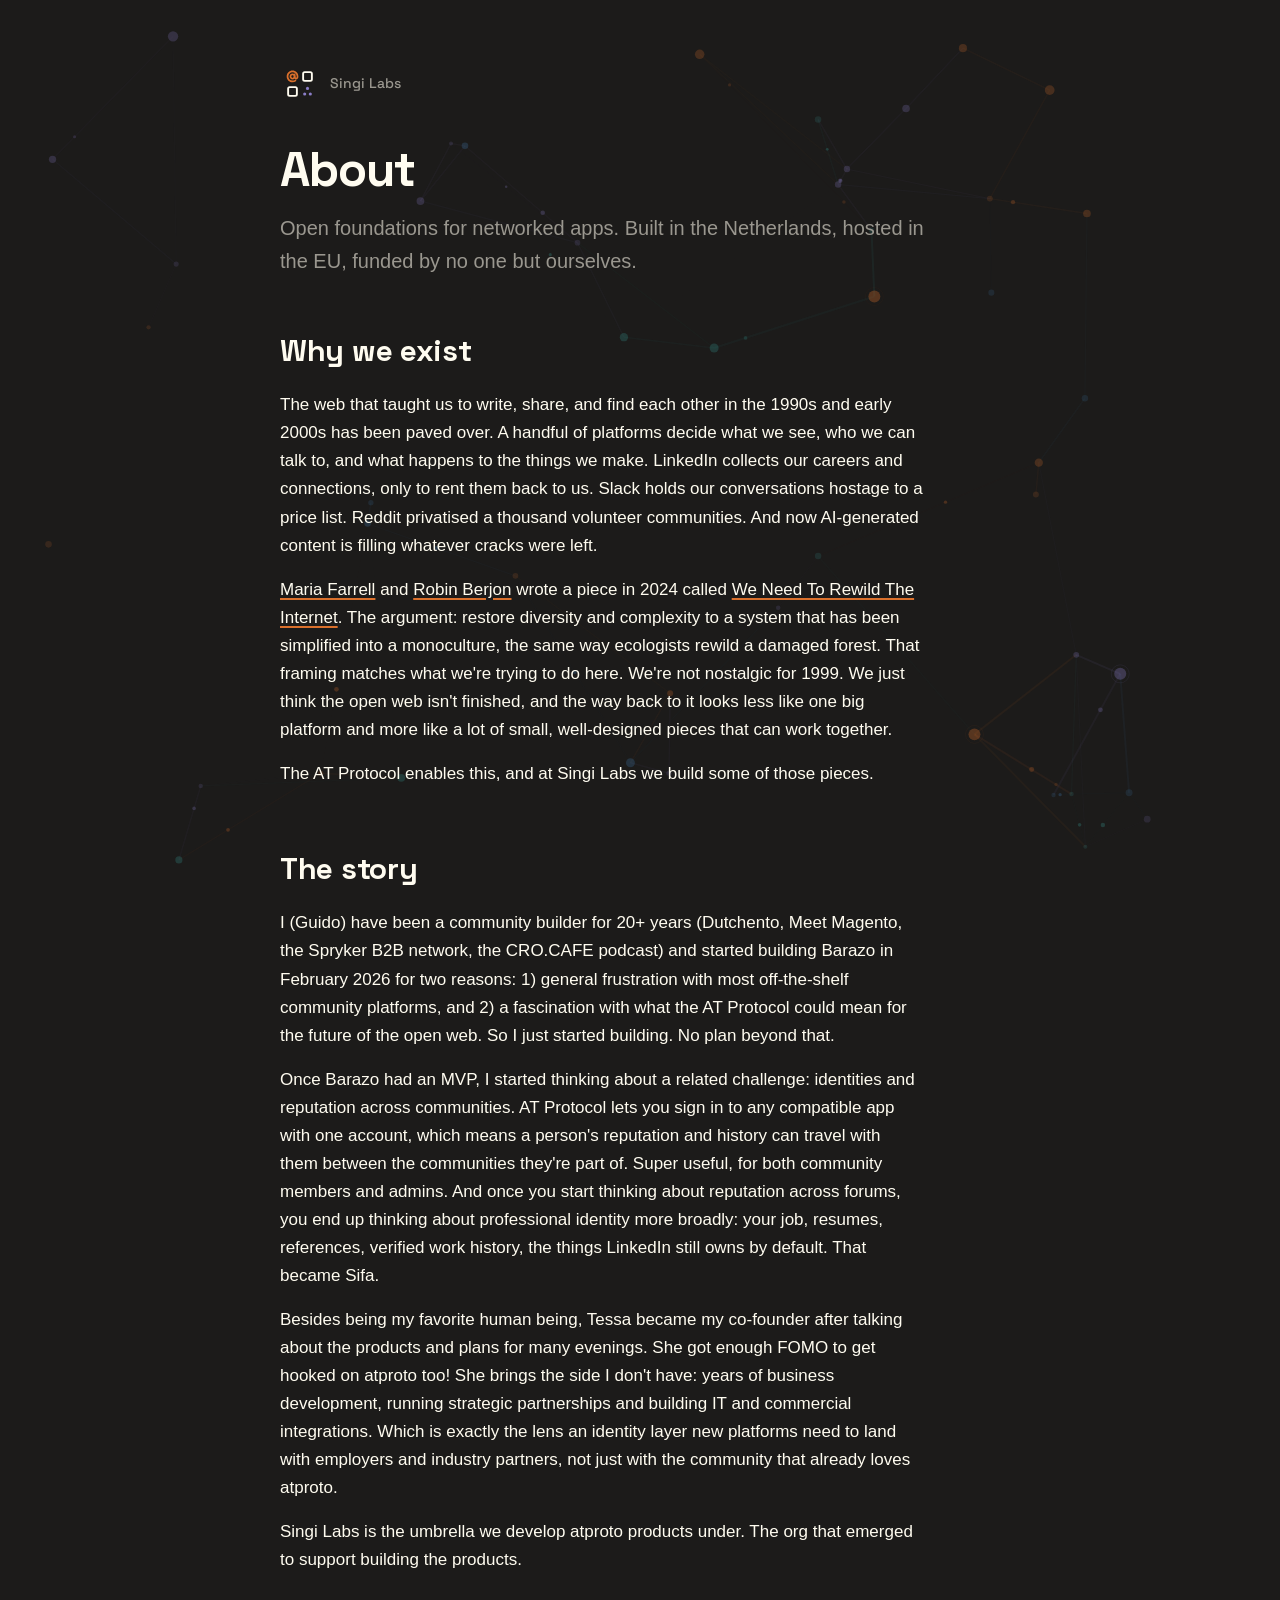
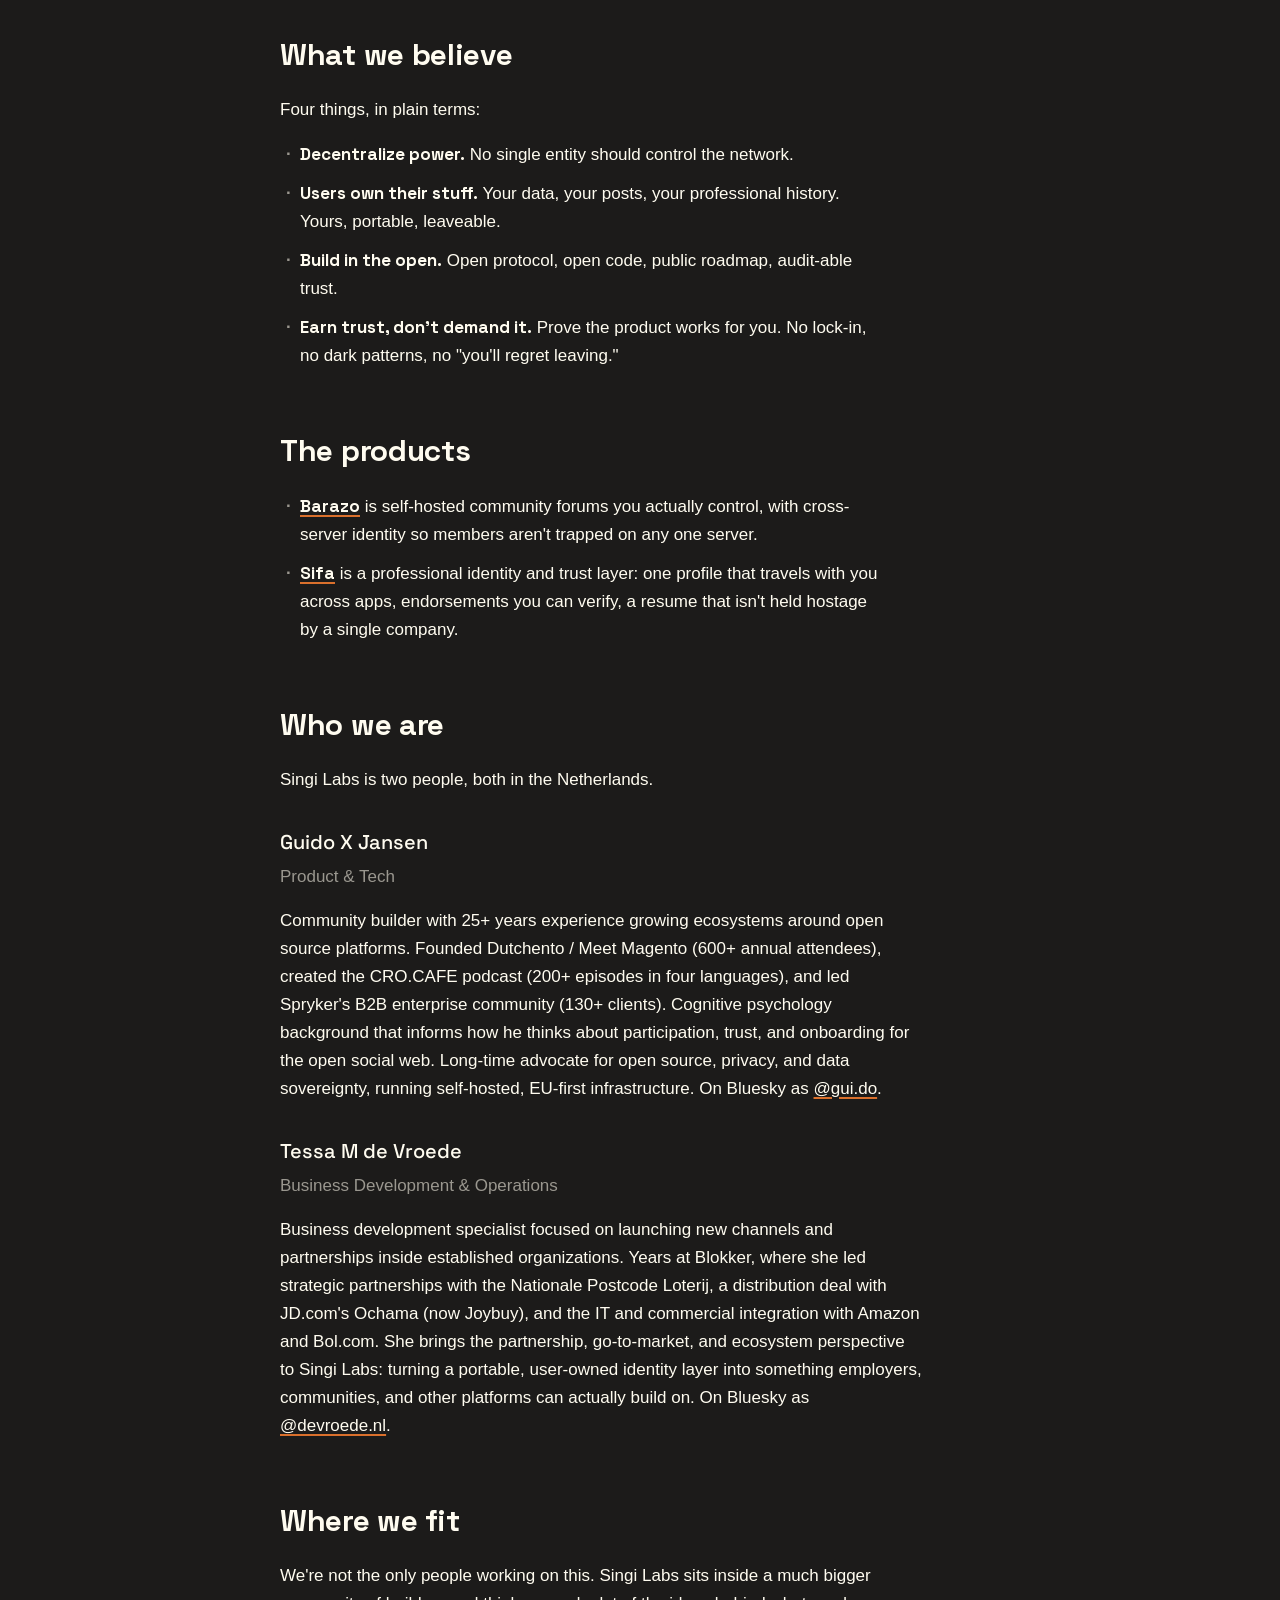
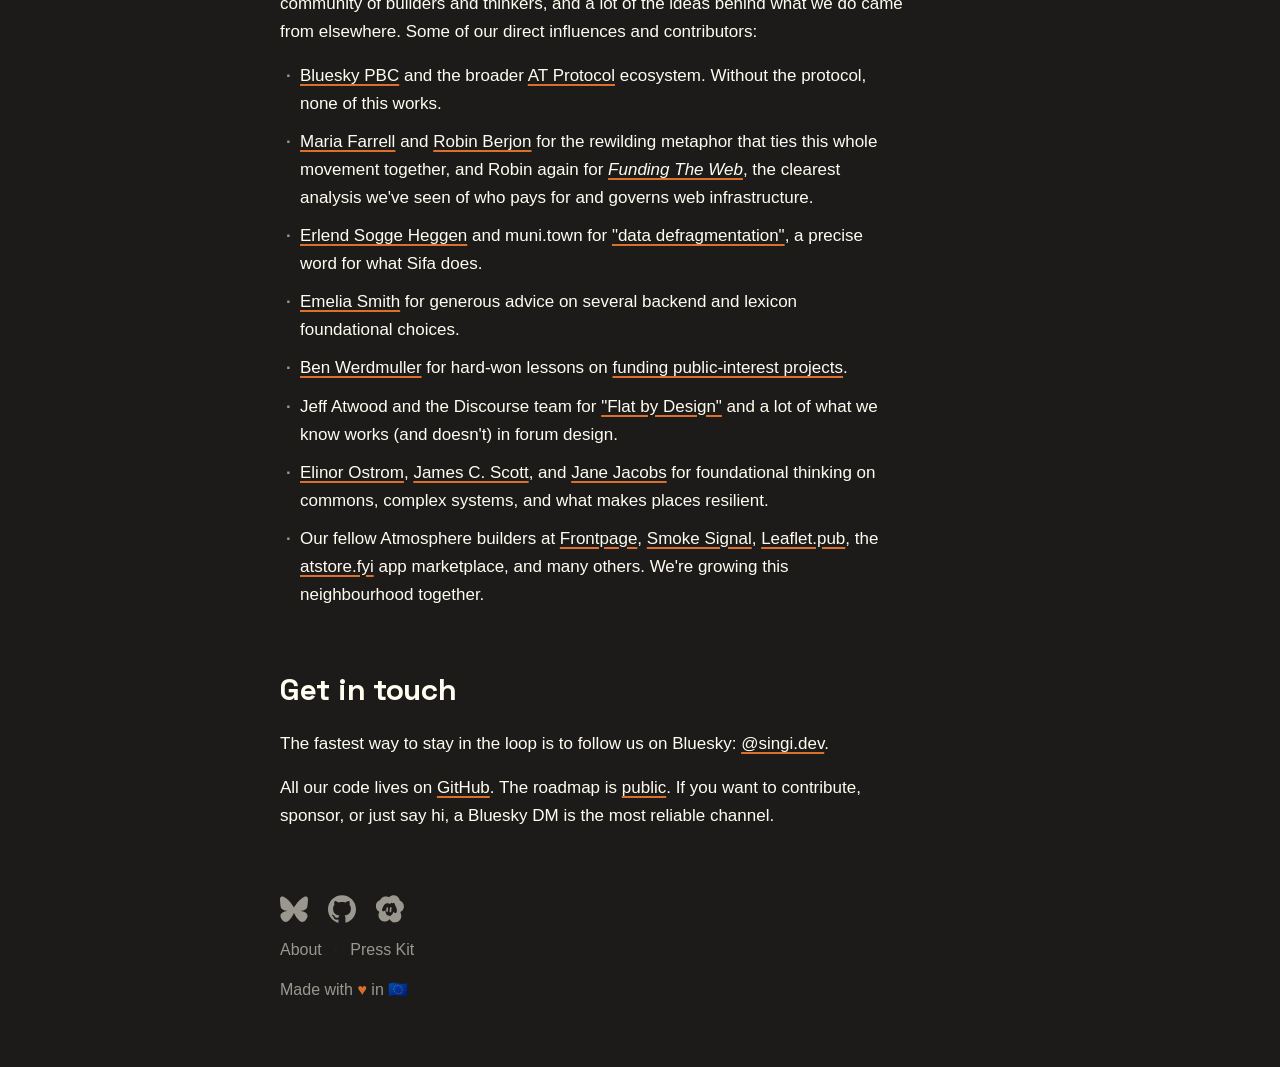
==== about/index.html @ aec1d684 "fix(home): tighten left-aligned layout, align logo, relative footer link - Cap pillars + product box" ====
<!DOCTYPE html>
<html lang="en">
<head>
    <meta charset="UTF-8">
    <meta name="viewport" content="width=device-width, initial-scale=1.0">
    <link rel="canonical" href="https://singi.dev/about/">
    <title>About | Singi Labs</title>
    <meta name="description" content="Singi Labs is two co-founders in the Netherlands building open foundations for networked apps on the AT Protocol. Home of Barazo Forums and Sifa ID.">
    <meta property="og:title" content="About | Singi Labs">
    <meta property="og:description" content="Singi Labs is two co-founders in the Netherlands building open foundations for networked apps on the AT Protocol.">
    <meta property="og:type" content="website">
    <meta property="og:url" content="https://singi.dev/about/">
    <meta property="og:image" content="https://singi.dev/og-image.png">
    <meta property="og:image:width" content="1200">
    <meta property="og:image:height" content="630">
    <meta name="twitter:card" content="summary_large_image">
    <meta name="twitter:title" content="About | Singi Labs">
    <meta name="twitter:description" content="Singi Labs is two co-founders in the Netherlands building open foundations for networked apps on the AT Protocol.">
    <meta name="twitter:image" content="https://singi.dev/og-image.png">
    <script defer src="https://u.a11y.nl/script.js" data-website-id="e3b70b96-e433-45f8-bfab-9496f66c572d"></script>
    <link rel="icon" href="/favicon.svg">
    <meta name="theme-color" content="#1C1B1A">
    <link rel="preload" href="/fonts/space-grotesk/space-grotesk-bold.woff2" as="font" type="font/woff2" crossorigin>
    <link rel="preload" href="/fonts/space-grotesk/space-grotesk-medium.woff2" as="font" type="font/woff2" crossorigin>
    <link rel="preload" href="/fonts/ia-writer-quattro/quattro-regular.woff2" as="font" type="font/woff2" crossorigin>
    <link rel="stylesheet" href="/styles/base.css">
    <style>
        .container {
            max-width: 600px;
            width: 100%;
            display: flex;
            flex-direction: column;
        }

        .home-link {
            display: inline-flex;
            align-items: center;
            gap: 0.625rem;
            color: var(--muted);
            text-decoration: none;
            font-family: 'Space Grotesk', sans-serif;
            font-size: 0.875rem;
            font-weight: 500;
            margin-bottom: 2.5rem;
            transition: color 0.2s;
            align-self: flex-start;
        }

        .home-link:hover {
            color: var(--text);
        }

        .home-link-logo {
            width: 40px;
            height: 40px;
            flex-shrink: 0;
        }

        h1 {
            font-family: 'Space Grotesk', sans-serif;
            font-size: clamp(1.875rem, 1.2rem + 3vw, 3rem);
            font-weight: 700;
            letter-spacing: -0.02em;
            line-height: 1.08;
            margin-bottom: 1rem;
        }

        .lead {
            font-size: clamp(1.0625rem, 1rem + 0.6vw, 1.25rem);
            color: var(--muted);
            max-width: 60ch;
            margin-bottom: 3rem;
        }

        .prose h2 {
            font-family: 'Space Grotesk', sans-serif;
            font-size: clamp(1.375rem, 1.1rem + 1.4vw, 1.875rem);
            font-weight: 700;
            letter-spacing: -0.01em;
            margin-top: 3rem;
            margin-bottom: 1rem;
        }

        .prose h2:first-child {
            margin-top: 0;
        }

        .prose h3 {
            font-family: 'Space Grotesk', sans-serif;
            font-size: clamp(1.125rem, 1.05rem + 0.3vw, 1.25rem);
            font-weight: 500;
            margin-top: 2rem;
            margin-bottom: 0.25rem;
        }

        .bio-role {
            color: var(--muted);
            font-size: 0.875rem;
            margin-bottom: 0.75rem;
        }

        .prose p {
            font-size: clamp(1rem, 0.97rem + 0.18vw, 1.0625rem);
            max-width: 68ch;
            margin-bottom: 1rem;
        }

        .prose p:last-child {
            margin-bottom: 0;
        }

        .prose a {
            color: var(--text);
            text-decoration: underline;
            text-decoration-color: var(--accent-singi);
            text-decoration-thickness: 1.5px;
            text-underline-offset: 3px;
            transition: color 0.2s, text-decoration-thickness 0.2s;
        }

        .prose a:hover {
            color: var(--accent-singi);
            text-decoration-thickness: 2.5px;
        }

        .prose ul {
            list-style: none;
            max-width: 68ch;
            margin-bottom: 1rem;
            padding-left: 0;
        }

        .prose li {
            position: relative;
            font-size: clamp(1rem, 0.97rem + 0.18vw, 1.0625rem);
            padding-left: 1.25rem;
            margin-bottom: 0.625rem;
        }

        .prose li::before {
            content: "·";
            position: absolute;
            left: 0.375rem;
            color: var(--muted);
            font-weight: 700;
        }

        .prose li:last-child {
            margin-bottom: 0;
        }

        .beliefs li strong {
            font-family: 'Space Grotesk', sans-serif;
            font-weight: 600;
            color: var(--text);
        }

        .product-link {
            color: var(--text);
            text-decoration: underline;
            text-decoration-thickness: 1.5px;
            text-underline-offset: 3px;
            font-family: 'Space Grotesk', sans-serif;
            font-weight: 600;
            transition: color 0.2s, text-decoration-thickness 0.2s;
        }

        .product-link--barazo {
            text-decoration-color: var(--accent-barazo);
        }

        .product-link--barazo:hover {
            color: var(--accent-barazo);
            text-decoration-thickness: 2.5px;
        }

        .product-link--sifa {
            text-decoration-color: var(--accent-sifa);
        }

        .product-link--sifa:hover {
            color: var(--accent-sifa);
            text-decoration-thickness: 2.5px;
        }

        .footer {
            gap: 0.875rem;
            margin-top: 4rem;
        }

        @media (min-width: 769px) {
            .container {
                max-width: 720px;
            }

            .prose h2 {
                margin-top: 3.5rem;
            }
        }
    </style>
    <script type="application/ld+json">
    {
        "@context": "https://schema.org",
        "@type": "Organization",
        "name": "Singi Labs",
        "url": "https://singi.dev",
        "logo": "https://singi.dev/favicon.svg",
        "description": "Open source foundations for networked apps on the AT Protocol.",
        "sameAs": [
            "https://github.com/singi-labs",
            "https://bsky.app/profile/singi.dev"
        ]
    }
    </script>
</head>
<body>
    <a href="#main" class="skip-link">Skip to content</a>
    <canvas id="network-bg" aria-hidden="true"></canvas>
    <main class="container" id="main">
        <a href="/" class="home-link" aria-label="Back to singi.dev home">
            <svg class="home-link-logo" viewBox="0 0 256 256" xmlns="http://www.w3.org/2000/svg" style="fill-rule:evenodd;clip-rule:evenodd;stroke-linecap:round;stroke-linejoin:round;">
                <g transform="matrix(0.333333,0,0,0.333333,37.583333,37.083333)">
                    <path d="M128,71.5C159.183,71.5 184.5,96.817 184.5,128C184.5,159.183 159.183,184.5 128,184.5C96.817,184.5 71.5,159.183 71.5,128C71.5,96.817 96.817,71.5 128,71.5ZM128,104.5C115.03,104.5 104.5,115.03 104.5,128C104.5,140.97 115.03,151.5 128,151.5C140.97,151.5 151.5,140.97 151.5,128C151.5,115.03 140.97,104.5 128,104.5Z" style="fill:#DA702C;"/>
                </g>
                <g transform="matrix(0.333333,0,0,0.333333,37.583333,37.083333)">
                    <path d="M174.866,194.259C182.45,189.218 192.7,191.282 197.741,198.866C202.782,206.45 200.718,216.7 193.134,221.741C175.432,233.507 150.846,240.5 128,240.5C66.284,240.5 15.5,189.716 15.5,128C15.5,66.284 66.284,15.5 128,15.5C189.716,15.5 240.5,66.284 240.5,128C240.5,160.538 225.46,184.5 196,184.5C166.54,184.5 151.5,160.538 151.5,128L151.5,88C151.5,78.893 158.893,71.5 168,71.5C177.107,71.5 184.5,78.893 184.5,88L184.5,128C184.5,134.408 185.237,140.363 187.279,145.164C188.851,148.858 191.536,151.5 196,151.5C200.464,151.5 203.149,148.858 204.721,145.164C206.763,140.363 207.5,134.408 207.5,128C207.5,84.388 171.612,48.5 128,48.5C84.388,48.5 48.5,84.388 48.5,128C48.5,171.612 84.388,207.5 128,207.5C144.415,207.5 162.148,202.713 174.866,194.259Z" style="fill:#DA702C;"/>
                </g>
                <rect x="148" y="51.75" width="56" height="56" rx="10" fill="none" stroke="#FFFCF0" stroke-width="12"/>
                <rect x="52" y="148" width="56" height="56" rx="10" fill="none" stroke="#FFFCF0" stroke-width="12"/>
                <circle cx="176" cy="156" r="10" fill="#8B7EC8"/>
                <circle cx="158" cy="192" r="10" fill="#8B7EC8"/>
                <circle cx="194" cy="192" r="10" fill="#8B7EC8"/>
            </svg>
            <span>Singi Labs</span>
        </a>

        <h1>About</h1>
        <p class="lead">Open foundations for networked apps. Built in the Netherlands, hosted in the EU, funded by no one but ourselves.</p>

        <section class="prose">
            <h2>Why we exist</h2>
            <p>The web that taught us to write, share, and find each other in the 1990s and early 2000s has been paved over. A handful of platforms decide what we see, who we can talk to, and what happens to the things we make. LinkedIn collects our careers and connections, only to rent them back to us. Slack holds our conversations hostage to a price list. Reddit privatised a thousand volunteer communities. And now AI-generated content is filling whatever cracks were left.</p>
            <p><a href="https://bsky.app/profile/mariafarrell.bsky.social">Maria Farrell</a> and <a href="https://bsky.app/profile/robin.berjon.com">Robin Berjon</a> wrote a piece in 2024 called <a href="https://www.noemamag.com/we-need-to-rewild-the-internet/">We Need To Rewild The Internet</a>. The argument: restore diversity and complexity to a system that has been simplified into a monoculture, the same way ecologists rewild a damaged forest. That framing matches what we're trying to do here. We're not nostalgic for 1999. We just think the open web isn't finished, and the way back to it looks less like one big platform and more like a lot of small, well-designed pieces that can work together.</p>
            <p>The AT Protocol enables this, and at Singi Labs we build some of those pieces.</p>

            <h2>The story</h2>
            <p>I (Guido) have been a community builder for 20+ years (Dutchento, Meet Magento, the Spryker B2B network, the CRO.CAFE podcast) and started building Barazo in February 2026 for two reasons: 1) general frustration with most off-the-shelf community platforms, and 2) a fascination with what the AT Protocol could mean for the future of the open web. So I just started building. No plan beyond that.</p>
            <p>Once Barazo had an MVP, I started thinking about a related challenge: identities and reputation across communities. AT Protocol lets you sign in to any compatible app with one account, which means a person's reputation and history can travel with them between the communities they're part of. Super useful, for both community members and admins. And once you start thinking about reputation across forums, you end up thinking about professional identity more broadly: your job, resumes, references, verified work history, the things LinkedIn still owns by default. That became Sifa.</p>
            <p>Besides being my favorite human being, Tessa became my co-founder after talking about the products and plans for many evenings. She got enough FOMO to get hooked on atproto too! She brings the side I don't have: years of business development, running strategic partnerships and building IT and commercial integrations. Which is exactly the lens an identity layer new platforms need to land with employers and industry partners, not just with the community that already loves atproto.</p>
            <p>Singi Labs is the umbrella we develop atproto products under. The org that emerged to support building the products.</p>

            <h2>What we believe</h2>
            <p>Four things, in plain terms:</p>
            <ul class="beliefs">
                <li><strong>Decentralize power.</strong> No single entity should control the network.</li>
                <li><strong>Users own their stuff.</strong> Your data, your posts, your professional history. Yours, portable, leaveable.</li>
                <li><strong>Build in the open.</strong> Open protocol, open code, public roadmap, audit-able trust.</li>
                <li><strong>Earn trust, don't demand it.</strong> Prove the product works for you. No lock-in, no dark patterns, no "you'll regret leaving."</li>
            </ul>

            <h2>The products</h2>
            <ul>
                <li><a class="product-link product-link--barazo" href="https://barazo.forum">Barazo</a> is self-hosted community forums you actually control, with cross-server identity so members aren't trapped on any one server.</li>
                <li><a class="product-link product-link--sifa" href="https://sifa.id">Sifa</a> is a professional identity and trust layer: one profile that travels with you across apps, endorsements you can verify, a resume that isn't held hostage by a single company.</li>
            </ul>

            <h2>Who we are</h2>
            <p>Singi Labs is two people, both in the Netherlands.</p>

            <h3>Guido X Jansen</h3>
            <p class="bio-role">Product &amp; Tech</p>
            <p>Community builder with 25+ years experience growing ecosystems around open source platforms. Founded Dutchento / Meet Magento (600+ annual attendees), created the CRO.CAFE podcast (200+ episodes in four languages), and led Spryker's B2B enterprise community (130+ clients). Cognitive psychology background that informs how he thinks about participation, trust, and onboarding for the open social web. Long-time advocate for open source, privacy, and data sovereignty, running self-hosted, EU-first infrastructure. On Bluesky as <a href="https://bsky.app/profile/gui.do">@gui.do</a>.</p>

            <h3>Tessa M de Vroede</h3>
            <p class="bio-role">Business Development &amp; Operations</p>
            <p>Business development specialist focused on launching new channels and partnerships inside established organizations. Years at Blokker, where she led strategic partnerships with the Nationale Postcode Loterij, a distribution deal with JD.com's Ochama (now Joybuy), and the IT and commercial integration with Amazon and Bol.com. She brings the partnership, go-to-market, and ecosystem perspective to Singi Labs: turning a portable, user-owned identity layer into something employers, communities, and other platforms can actually build on. On Bluesky as <a href="https://bsky.app/profile/devroede.nl">@devroede.nl</a>.</p>

            <h2>Where we fit</h2>
            <p>We're not the only people working on this. Singi Labs sits inside a much bigger community of builders and thinkers, and a lot of the ideas behind what we do came from elsewhere. Some of our direct influences and contributors:</p>
            <ul>
                <li><a href="https://bsky.social/">Bluesky PBC</a> and the broader <a href="https://atproto.com/">AT Protocol</a> ecosystem. Without the protocol, none of this works.</li>
                <li><a href="https://bsky.app/profile/mariafarrell.bsky.social">Maria Farrell</a> and <a href="https://bsky.app/profile/robin.berjon.com">Robin Berjon</a> for the rewilding metaphor that ties this whole movement together, and Robin again for <a href="https://ftw.fund/report.html"><em>Funding The Web</em></a>, the clearest analysis we've seen of who pays for and governs web infrastructure.</li>
                <li><a href="https://bsky.app/profile/erlend.sh">Erlend Sogge Heggen</a> and muni.town for <a href="https://blog.muni.town/data-defragmentation/">"data defragmentation"</a>, a precise word for what Sifa does.</li>
                <li><a href="https://bsky.app/profile/thisismissem.social">Emelia Smith</a> for generous advice on several backend and lexicon foundational choices.</li>
                <li><a href="https://bsky.app/profile/werd.io">Ben Werdmuller</a> for hard-won lessons on <a href="https://werd.io/building-with-love-and-paying-for-it/">funding public-interest projects</a>.</li>
                <li>Jeff Atwood and the Discourse team for <a href="https://blog.codinghorror.com/web-discussions-flat-by-design/">"Flat by Design"</a> and a lot of what we know works (and doesn't) in forum design.</li>
                <li><a href="https://en.wikipedia.org/wiki/Elinor_Ostrom">Elinor Ostrom</a>, <a href="https://en.wikipedia.org/wiki/James_C._Scott">James C. Scott</a>, and <a href="https://en.wikipedia.org/wiki/Jane_Jacobs">Jane Jacobs</a> for foundational thinking on commons, complex systems, and what makes places resilient.</li>
                <li>Our fellow Atmosphere builders at <a href="https://frontpage.fyi/">Frontpage</a>, <a href="https://smokesignal.events/">Smoke Signal</a>, <a href="https://leaflet.pub">Leaflet.pub</a>, the <a href="https://atstore.fyi/">atstore.fyi</a> app marketplace, and many others. We're growing this neighbourhood together.</li>
            </ul>

            <h2>Get in touch</h2>
            <p>The fastest way to stay in the loop is to follow us on Bluesky: <a href="https://bsky.app/profile/singi.dev">@singi.dev</a>.</p>
            <p>All our code lives on <a href="https://github.com/singi-labs">GitHub</a>. The roadmap is <a href="https://github.com/orgs/singi-labs/projects/2">public</a>. If you want to contribute, sponsor, or just say hi, a Bluesky DM is the most reliable channel.</p>
        </section>

        <footer class="footer">
            <div class="footer-links">
                <a href="https://bsky.app/profile/singi.dev" target="_blank" rel="noopener" aria-label="Bluesky">
                    <svg viewBox="0 0 24 24" xmlns="http://www.w3.org/2000/svg" fill="currentColor"><path d="M12 10.8c-1.087-2.114-4.046-6.053-6.798-7.995C2.566.944 1.561 1.266.902 1.565.139 1.908 0 3.08 0 3.768c0 .69.378 5.65.624 6.479.785 2.63 3.651 3.495 6.295 3.146-4.738.81-8.887 2.787-5.01 8.066C4.718 24.863 7.3 22.401 9.14 20.13 10.604 18.327 11.304 16.66 12 15.388c.696 1.272 1.396 2.94 2.86 4.742 1.84 2.271 4.422 4.733 7.231 1.329 3.877-5.28-.272-7.256-5.01-8.066 2.644.349 5.51-.517 6.295-3.146C23.622 9.418 24 4.458 24 3.768c0-.69-.139-1.861-.902-2.203-.659-.3-1.664-.62-4.3 1.24C16.046 4.748 13.087 8.687 12 10.8"/></svg>
                </a>
                <a href="https://github.com/singi-labs" target="_blank" rel="noopener" aria-label="GitHub">
                    <svg viewBox="0 0 24 24" xmlns="http://www.w3.org/2000/svg" fill="currentColor"><path d="M12 .297c-6.63 0-12 5.373-12 12 0 5.303 3.438 9.8 8.205 11.385.6.113.82-.258.82-.577 0-.285-.01-1.04-.015-2.04-3.338.724-4.042-1.61-4.042-1.61C4.422 18.07 3.633 17.7 3.633 17.7c-1.087-.744.084-.729.084-.729 1.205.084 1.838 1.236 1.838 1.236 1.07 1.835 2.809 1.305 3.495.998.108-.776.417-1.305.76-1.605-2.665-.3-5.466-1.332-5.466-5.93 0-1.31.465-2.38 1.235-3.22-.135-.303-.54-1.523.105-3.176 0 0 1.005-.322 3.3 1.23.96-.267 1.98-.399 3-.405 1.02.006 2.04.138 3 .405 2.28-1.552 3.285-1.23 3.285-1.23.645 1.653.24 2.873.12 3.176.765.84 1.23 1.91 1.23 3.22 0 4.61-2.805 5.625-5.475 5.92.42.36.81 1.096.81 2.22 0 1.606-.015 2.896-.015 3.286 0 .315.21.69.825.57C20.565 22.092 24 17.592 24 12.297c0-6.627-5.373-12-12-12"/></svg>
                </a>
                <a href="https://tangled.org/gui.do" target="_blank" rel="noopener" aria-label="Tangled">
                    <svg viewBox="0 0 24.12 23.27" xmlns="http://www.w3.org/2000/svg"><path fill="currentColor" d="m16.348974,24.09935-0.06485-0.03766-0.202005-0.0106-0.202008-0.01048-0.275736-0.02601-0.275734-0.02602v-0.02649-0.02648l-0.204577-0.04019-0.204578-0.04019-0.167616-0.08035-0.167617-0.08035-0.0014-0.04137-0.0014-0.04137-0.266473-0.143735-0.266475-0.143735-0.276098-0.20335-0.2761-0.203347-0.262064-0.251949-0.262064-0.25195-0.22095-0.284628-0.220948-0.284629-0.170253-0.284631-0.170252-0.284628-0.01341-0.0144-0.0134-0.0144-0.141982 0.161297-0.14198 0.1613-0.22313 0.21426-0.223132 0.214264-0.186025 0.146053-0.186023 0.14605-0.252501 0.163342-0.252502 0.163342-0.249014 0.115348-0.249013 0.115336 0.0053 0.03241 0.0053 0.03241-0.1716725 0.04599-0.171669 0.046-0.3379966 0.101058-0.3379972 0.101058-0.1778925 0.04506-0.1778935 0.04508-0.3913655 0.02601-0.3913643 0.02603-0.3557868-0.03514-0.3557863-0.03514-0.037426-0.03029-0.037427-0.03029-0.076924 0.02011-0.076924 0.02011-0.050508-0.05051-0.050405-0.05056-0.2087098-0.04622-0.2087082-0.04623-0.2970917-0.10336-0.2971315-0.10340-0.3254956-0.16612-0.3254941-0.16612-0.3271016-0.22794-0.3271017-0.22796-0.3046625-0.28838-0.3046925-0.28839-0.2243707-0.28939-0.2243707-0.28937-0.1271806-0.21347-0.1271792-0.21347-0.1063817-0.21347-0.1062816-0.21347-0.1257161-0.33797-0.1257147-0.33800-0.0833080-0.39137-0.0832880-0.39137 0.0004469-0.69378 0.0004470-0.69378 0.0643350-0.31272 0.0643350-0.31272 0.1086302-0.33929 0.1086302-0.33929 0.1576786-0.31963 0.1576774-0.31963 0.0700920-0.11341 0.0700920-0.11342-0.0988190-0.06789-0.098818-0.06788-0.1778933-0.10133-0.1778932-0.10134-0.2666798-0.19537-0.2668392-0.19568-0.2623717-0.25195-0.2623731-0.25195-0.1886285-0.23512-0.1886842-0.23487-0.1593864-0.24647-0.1594148-0.24646-0.1293893-0.26585-0.1293893-0.26585-0.1294200-0.26585-0.1204627-0.33800-0.1198764-0.33800-0.0833080-0.39137-0.0833080-0.39137 0.0020884-0.69378 0.0020884-0.69378 0.0992637-0.42643 0.0993551-0.42643 0.1324377-0.34132 0.1324277-0.34132 0.1671307-0.30663 0.1671412-0.30664 0.2184585-0.30426 0.2184485-0.30427 0.2521766-0.26295 0.2521666-0.26295 0.2312593-0.18487 0.2312593-0.18487 0.2312793-0.15195 0.2312599-0.15190 0.3187194-0.14456 0.3187398-0.14456 0.1771419-0.06541 0.1771426-0.06541 0.1780893-0.26508 0.1778944-0.26508 0.2125708-0.34216 0.2125733-0.34204 0.3139497-0.32549 0.3139717-0.32549 0.2561765-0.19537 0.2561778-0.19537 0.3046965-0.17906 0.3044993-0.17912 0.3160857-0.13087 0.3161657-0.13087 0.2097793-0.06716 0.2097993-0.06716 0.3970383-0.07883 0.3970193-0.07884 0.5870477 0.00291 0.5870469 0.00291 0.4447315 0.092455 0.444734 0.092455 0.302419 0.1105495 0.302417 0.1105495 0.329929 0.1646046 0.32993 0.1646033 0.239329-0.2316919 0.239329-0.2316919 0.160103-0.1256767 0.160105-0.1256767 0.160102-0.1021909 0.160105-0.1021899 0.142315-0.082328 0.142314-0.082328 0.231262-0.1090091 0.231259-0.1090091 0.26684-0.098743 0.266839-0.098743 0.320208-0.073514 0.320209-0.073527 0.355787-0.041833 0.355785-0.041834 0.426942 0.023827 0.426945 0.023828 0.355785 0.071179 0.355788 0.0711791 0.284627 0.09267 0.284629 0.09267 0.28514 0.1310267 0.28514 0.1310255 0.238179 0.1446969 0.238174 0.1446979 0.259413 0.1955332 0.259413 0.1955319 0.290757 0.296774 0.290758 0.2967753 0.151736 0.1941581 0.151734 0.1941594 0.135326 0.2149951 0.135327 0.2149952 0.154755 0.3202073 0.154758 0.3202085 0.09409 0.2677358 0.09409 0.267737 0.06948 0.3319087 0.06948 0.3319099 0.01111 0.00808 0.01111 0.00808 0.444734 0.2173653 0.444734 0.2173665 0.309499 0.2161102 0.309497 0.2161101 0.309694 0.2930023 0.309694 0.2930037 0.18752 0.2348726 0.187524 0.2348727 0.166516 0.2574092 0.166519 0.2574108 0.15273 0.3260252 0.152734 0.3260262 0.08972 0.2668403 0.08971 0.2668391 0.08295 0.3913655 0.08295 0.3913652-6.21e-4 0.6582049-6.21e-4 0.658204-0.06362 0.315725-0.06362 0.315725-0.09046 0.289112-0.09046 0.289112-0.122759 0.281358-0.12276 0.281356-0.146626 0.252323-0.146629 0.252322-0.190443 0.258668-0.190448 0.258671-0.254911 0.268356-0.254911 0.268355-0.286872 0.223127-0.286874 0.223127-0.320203 0.187693-0.320209 0.187693-0.04347 0.03519-0.04347 0.03521 0.0564 0.12989 0.0564 0.129892 0.08728 0.213472 0.08728 0.213471 0.189755 0.729363 0.189753 0.729362 0.0652 0.302417 0.0652 0.302419-0.0018 0.675994-0.0018 0.675995-0.0801 0.373573-0.08009 0.373577-0.09 0.266839-0.09 0.26684-0.190389 0.391364-0.19039 0.391366-0.223169 0.320207-0.223167 0.320209-0.303585 0.315294-0.303584 0.315291-0.284631 0.220665-0.284629 0.220663-0.220128 0.132359-0.220127 0.132358-0.242395 0.106698-0.242394 0.106699-0.08895 0.04734-0.08895 0.04733-0.249052 0.07247-0.24905 0.07247-0.322042 0.0574-0.322044 0.0574-0.282794-0.003-0.282795-0.003-0.07115-0.0031-0.07115-0.0031-0.177894-0.0033-0.177893-0.0033-0.124528 0.02555-0.124528 0.02555zm-4.470079-5.349839 0.214838-0.01739 0.206601-0.06782 0.206602-0.06782 0.244389-0.117874 0.244393-0.11786 0.274473-0.206822 0.27447-0.20682 0.229308-0.257201 0.229306-0.2572 0.219161-0.28463 0.219159-0.284629 0.188541-0.284628 0.188543-0.28463 0.214594-0.373574 0.214593-0.373577 0.133861-0.312006 0.133865-0.312007 0.02861-0.01769 0.02861-0.01769 0.197275 0.26212 0.197278 0.262119 0.163613 0.150814 0.163614 0.150814 0.201914 0.09276 0.201914 0.09276 0.302417 0.01421 0.302418 0.01421 0.213472-0.08025 0.213471-0.08025 0.200606-0.204641 0.200606-0.204642 0.09242-0.278887 0.09241-0.278888 0.05765-0.302418 0.05764-0.302416-0.01825-0.426942-0.01825-0.426944-0.07653-0.42601-0.07653-0.425985-0.08653-0.32117-0.08653-0.321167-0.10601-0.32180-0.09601-0.32183-0.14287-0.40164-0.14287-0.40163-0.16543-0.30948-0.16543-0.30948-0.11740-0.15824-0.11736-0.15810-0.12436-0.11988-0.12438-0.11987 0.01878-0.18268 0.01878-0.18272-0.06126-0.24916-0.06126-0.24916-0.13488-0.28455-0.13490-0.28453-0.18281-0.20184-0.18282-0.20184-0.17315-0.12719-0.17326-0.12718-0.20429 0.1230127-0.204289 0.1230121-0.26702 0.059413-0.267022 0.059413-0.205761-0.021508-0.205766-0.021508-0.23495-0.08844-0.234953-0.08844-0.118429-0.090334-0.118428-0.090333h-0.03944-0.03944l-0.05531 0.1165473-0.05531 0.1165473-0.158731 0.1815504-0.158728 0.1814494-0.170105 0.1084908-0.170105 0.1084898-0.221249 0.073922-0.221245 0.073932h-0.280189-0.280182l-0.195456-0.067254-0.195460-0.067253-0.113203-0.058541-0.113201-0.058541-0.239938-0.221117-0.239941-0.221117-0.09565-0.084618-0.09565-0.084613-0.218822 0.198024-0.218822 0.1980231-0.165392 0.078387-0.1653925 0.078387-0.177894 0.047948-0.177892 0.047948-0.2191987 0.000424-0.2191983 0.000426-0.224825-0.069954-0.224825-0.069950 0.101563 0.095330 0.101564 0.095332-0.121557 0.163890-0.121556 0.163860-0.169720 0.063183-0.169727 0.063184-0.115227 0.085713-0.114953 0.085713-0.109413 0.114009-0.109413 0.114052-0.354618 0.528618-0.354718 0.528547-0.215985 0.449834-0.215984 0.449834-0.221657 0.462522-0.221656 0.462523-0.145934 0.337996-0.145934 0.337998-0.055483 0.220042-0.055483 0.220041-0.015885 0.206903-0.015872 0.206901 0.034307 0.242939 0.034307 0.24294 0.096281 0.196632 0.096281 0.196634 0.143607 0.125222 0.1436071 0.125222 0.1873143 0.08737 0.1873141 0.08737 0.2752084 0.002 0.2752084 0.002 0.2312297-0.09773 0.231231-0.09772 0.1067615-0.07603 0.1067614-0.07603 0.3679062-0.29377 0.3679065-0.293771 0.026804 0.01656 0.026804 0.01656 0.023626 0.466819 0.023626 0.466815 0.088326 0.513195 0.088326 0.513193 0.08897 0.364413 0.08897 0.364411 0.1315362 0.302418 0.1315352 0.302418 0.1051964 0.160105 0.1051954 0.160103 0.1104741 0.11877 0.1104731 0.118769 0.2846284 0.205644 0.2846305 0.205642 0.144448 0.07312 0.144448 0.07312 0.214787 0.05566 0.214787 0.05566 0.245601 0.03075 0.245602 0.03075 0.204577-0.0125 0.204578-0.0125zm0.686342-3.497495-0.11281-0.06077-0.106155-0.134033-0.106155-0.134031-0.04406-0.18371-0.04406-0.183707 0.02417-0.553937 0.02417-0.553936 0.03513-0.426945 0.03513-0.426942 0.07225-0.373576 0.07225-0.373575 0.05417-0.211338 0.05417-0.211339 0.0674-0.132112 0.0674-0.132112 0.132437-0.10916 0.132437-0.109161 0.187436-0.04195 0.187438-0.04195 0.170366 0.06469 0.170364 0.06469 0.114312 0.124073 0.114313 0.124086 0.04139 0.18495 0.04139 0.184951-0.111218 0.459845-0.111219 0.459844-0.03383 0.26584-0.03382 0.265841-0.03986 0.818307-0.03986 0.818309-0.0378 0.15162-0.03779 0.151621-0.11089 0.110562-0.110891 0.110561-0.114489 0.04913-0.114489 0.04913-0.187932-0.0016-0.187929-0.0016zm-2.8087655-0.358124-0.146445-0.06848-0.088025-0.119502-0.088024-0.119502-0.038581-0.106736-0.038581-0.106736-0.02237-0.134956-0.02239-0.134957-0.031955-0.46988-0.031955-0.469881 0.036203-0.444733 0.036203-0.444731 0.048862-0.215257 0.048862-0.215255 0.076082-0.203349 0.076081-0.203348 0.0936-0.111244 0.0936-0.111245 0.143787-0.06531 0.1437865-0.06532h0.142315 0.142314l0.142314 0.06588 0.142316 0.06588 0.093 0.102325 0.093 0.102325 0.04042 0.120942 0.04042 0.120942v0.152479 0.152477l-0.03347 0.08804-0.03347 0.08805-0.05693 0.275653-0.05693 0.275651 2.11e-4 0.430246 2.12e-4 0.430243 0.04294 0.392646 0.04295 0.392647-0.09189 0.200702-0.09189 0.200702-0.148688 0.0984-0.148687 0.0984-0.20136 0.01212-0.2013595 0.01212z" transform="translate(-0.4388285,-0.8629527)"/></svg>
                </a>
            </div>
            <div class="footer-text-links">
                <span aria-current="page">About</span>
                <span class="sep" aria-hidden="true">·</span>
                <a href="/press/kit/">Press Kit</a>
            </div>
            <span>Made with <span style="color:#DA702C">&hearts;</span> in &#x1F1EA;&#x1F1FA;</span>
        </footer>
    </main>
    <script src="/network-bg.js"></script>
</body>
</html>
---- styles/base.css ----
@font-face {
    font-family: 'Space Grotesk';
    src: url('/fonts/space-grotesk/space-grotesk-medium.woff2') format('woff2');
    font-weight: 500;
    font-style: normal;
    font-display: swap;
}

@font-face {
    font-family: 'Space Grotesk';
    src: url('/fonts/space-grotesk/space-grotesk-bold.woff2') format('woff2');
    font-weight: 700;
    font-style: normal;
    font-display: swap;
}

@font-face {
    font-family: 'iA Writer Quattro';
    src: url('/fonts/ia-writer-quattro/quattro-regular.woff2') format('woff2');
    font-weight: 400;
    font-style: normal;
    font-display: swap;
}

@font-face {
    font-family: 'iA Writer Quattro';
    src: url('/fonts/ia-writer-quattro/quattro-bold.woff2') format('woff2');
    font-weight: 700;
    font-style: normal;
    font-display: swap;
}

@font-face {
    font-family: 'iA Writer Quattro';
    src: url('/fonts/ia-writer-quattro/quattro-italic.woff2') format('woff2');
    font-weight: 400;
    font-style: italic;
    font-display: swap;
}

@font-face {
    font-family: 'iA Writer Quattro';
    src: url('/fonts/ia-writer-quattro/quattro-bold-italic.woff2') format('woff2');
    font-weight: 700;
    font-style: italic;
    font-display: swap;
}

@view-transition {
    navigation: auto;
}

*, *::before, *::after {
    box-sizing: border-box;
    margin: 0;
    padding: 0;
}

:root {
    /* Flexoki palette in OKLCH (perceptually uniform; neutrals tinted warm) */
    --bg: oklch(22.3% 0.002 67.7);
    --bg-surface: oklch(27.3% 0.002 67.7);
    --text: oklch(99.0% 0.016 95.2);
    --muted: oklch(67.7% 0.012 89.8);        /* lifted off the AA floor: ~5.9:1 on --bg */
    --border: oklch(27.3% 0.002 67.7);
    --accent-singi: oklch(65.8% 0.154 49.3);
    --accent-barazo: oklch(67.0% 0.100 186.6);
    --accent-sifa: oklch(59.9% 0.110 247.0);
    --accent-secondary: oklch(63.5% 0.110 291.0);

    /* 4pt-based spacing scale */
    --space-3xs: 0.25rem;
    --space-2xs: 0.5rem;
    --space-xs: 0.75rem;
    --space-sm: 1rem;
    --space-md: 1.5rem;
    --space-lg: 2rem;
    --space-xl: 3rem;
    --space-2xl: 4rem;
}

body {
    background-color: var(--bg);
    color: var(--text);
    font-family: 'iA Writer Quattro', -apple-system, BlinkMacSystemFont, "Segoe UI", Roboto, sans-serif;
    line-height: 1.65;
    min-height: 100vh;
    display: flex;
    justify-content: center;
    padding: var(--space-2xl) var(--space-md);
}

#network-bg {
    position: fixed;
    top: 0;
    left: 0;
    width: 100%;
    height: 100%;
    z-index: -1;
    pointer-events: none;
}

a {
    color: inherit;
}

:focus-visible {
    outline: 2px solid var(--accent-singi);
    outline-offset: 2px;
    border-radius: 4px;
}

.skip-link {
    position: absolute;
    top: 0.5rem;
    left: 0.5rem;
    padding: 0.5rem 0.875rem;
    background: var(--bg);
    color: var(--text);
    border: 1px solid var(--accent-singi);
    border-radius: 4px;
    font-family: 'Space Grotesk', sans-serif;
    font-size: 0.875rem;
    font-weight: 500;
    text-decoration: none;
    transform: translateY(-150%);
    transition: transform 0.15s ease-out;
    z-index: 100;
}

.skip-link:focus {
    transform: translateY(0);
}

.footer {
    display: flex;
    flex-direction: column;
    align-items: flex-start;
    width: 100%;
    gap: var(--space-xs);
    color: var(--muted);
    font-size: 0.8125rem;
}

.footer-links {
    display: flex;
    gap: 1.25rem;
    align-items: center;
}

.footer-links a {
    color: var(--muted);
    text-decoration: none;
    display: flex;
    align-items: center;
    transition: color 0.2s;
}

.footer-links a:hover,
.footer-text-links a:hover {
    color: var(--text);
}

.footer-links a svg {
    width: 24px;
    height: 24px;
}

.footer-text-links {
    display: flex;
    gap: 0.75rem;
    align-items: center;
}

.footer-text-links a {
    color: var(--muted);
    text-decoration: none;
    transition: color 0.2s;
}

.footer-text-links .sep {
    color: var(--border);
    user-select: none;
}

@media (min-width: 769px) {
    .footer {
        font-size: 1rem;
    }
    .footer-links a svg {
        width: 28px;
        height: 28px;
    }
}

.back {
    display: inline-block;
    color: var(--muted);
    text-decoration: none;
    font-size: 0.875rem;
    margin-bottom: 2rem;
}

.back:hover {
    color: var(--text);
}
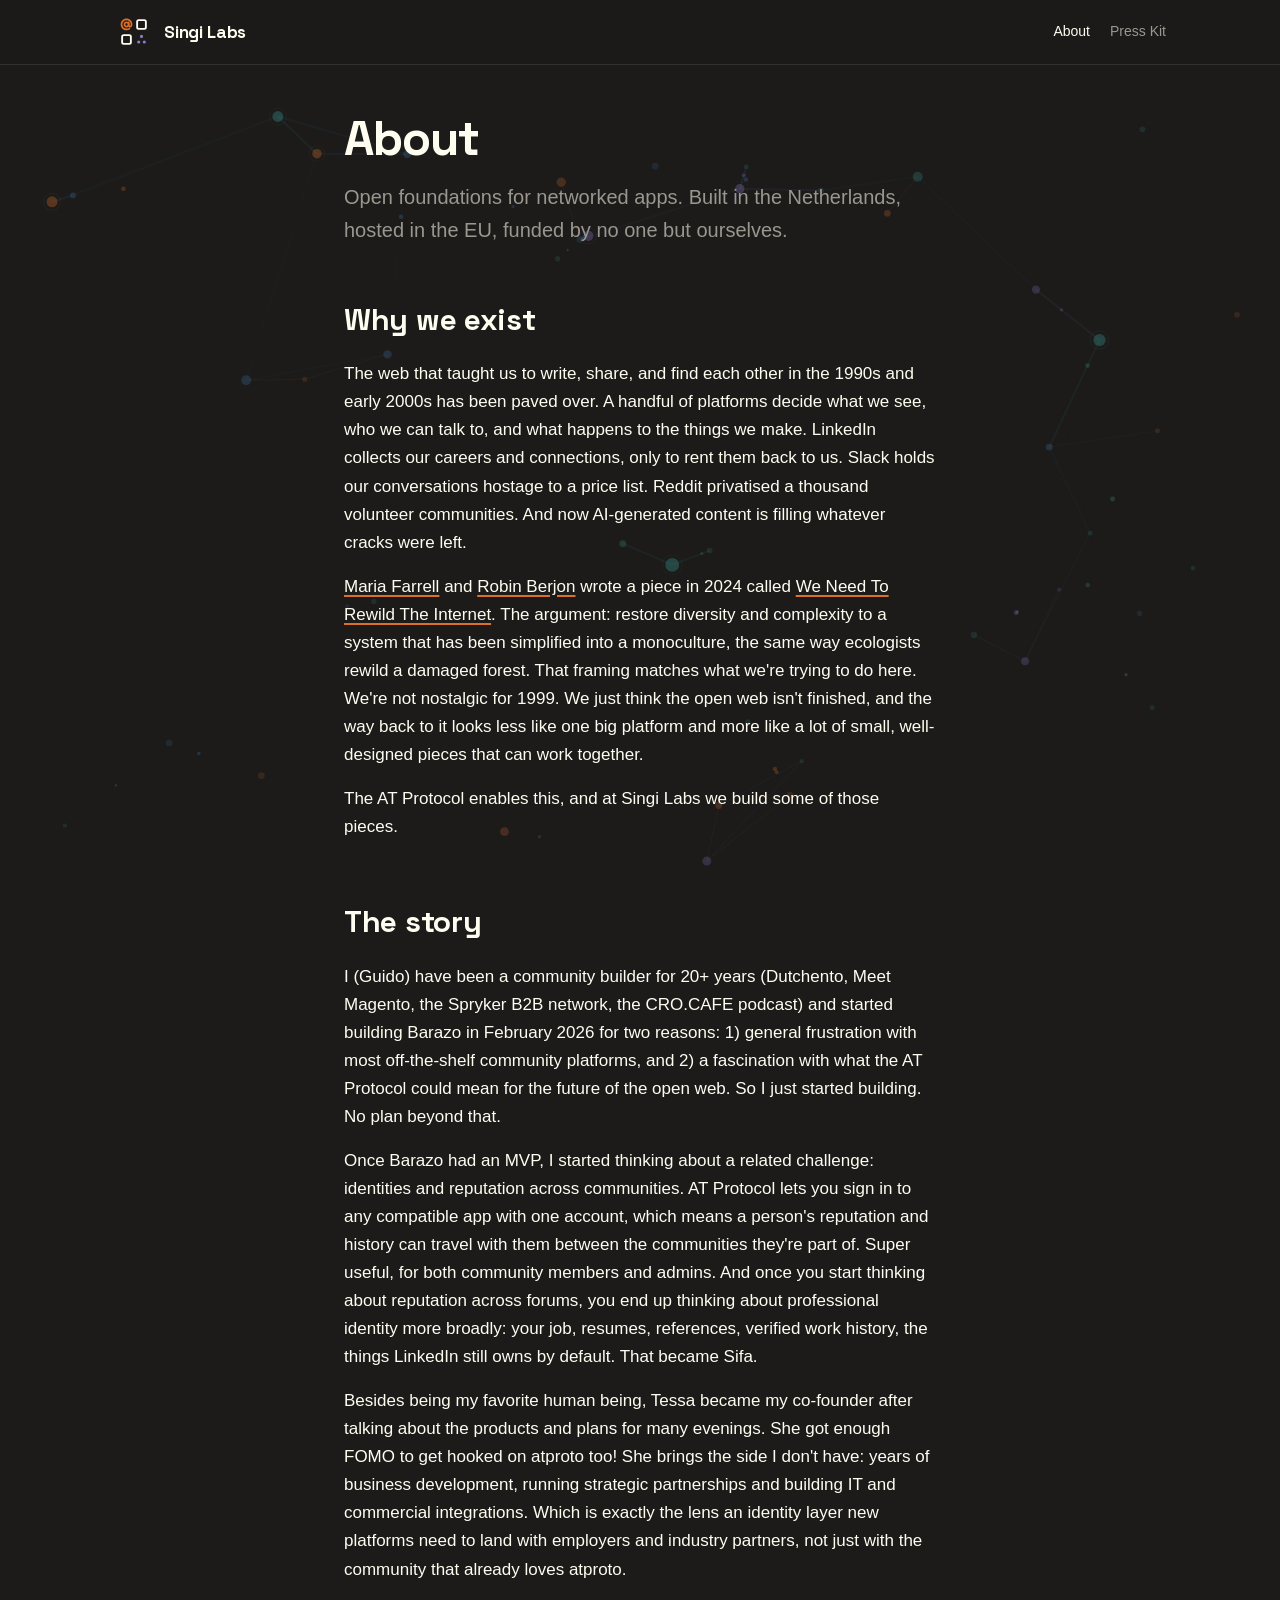
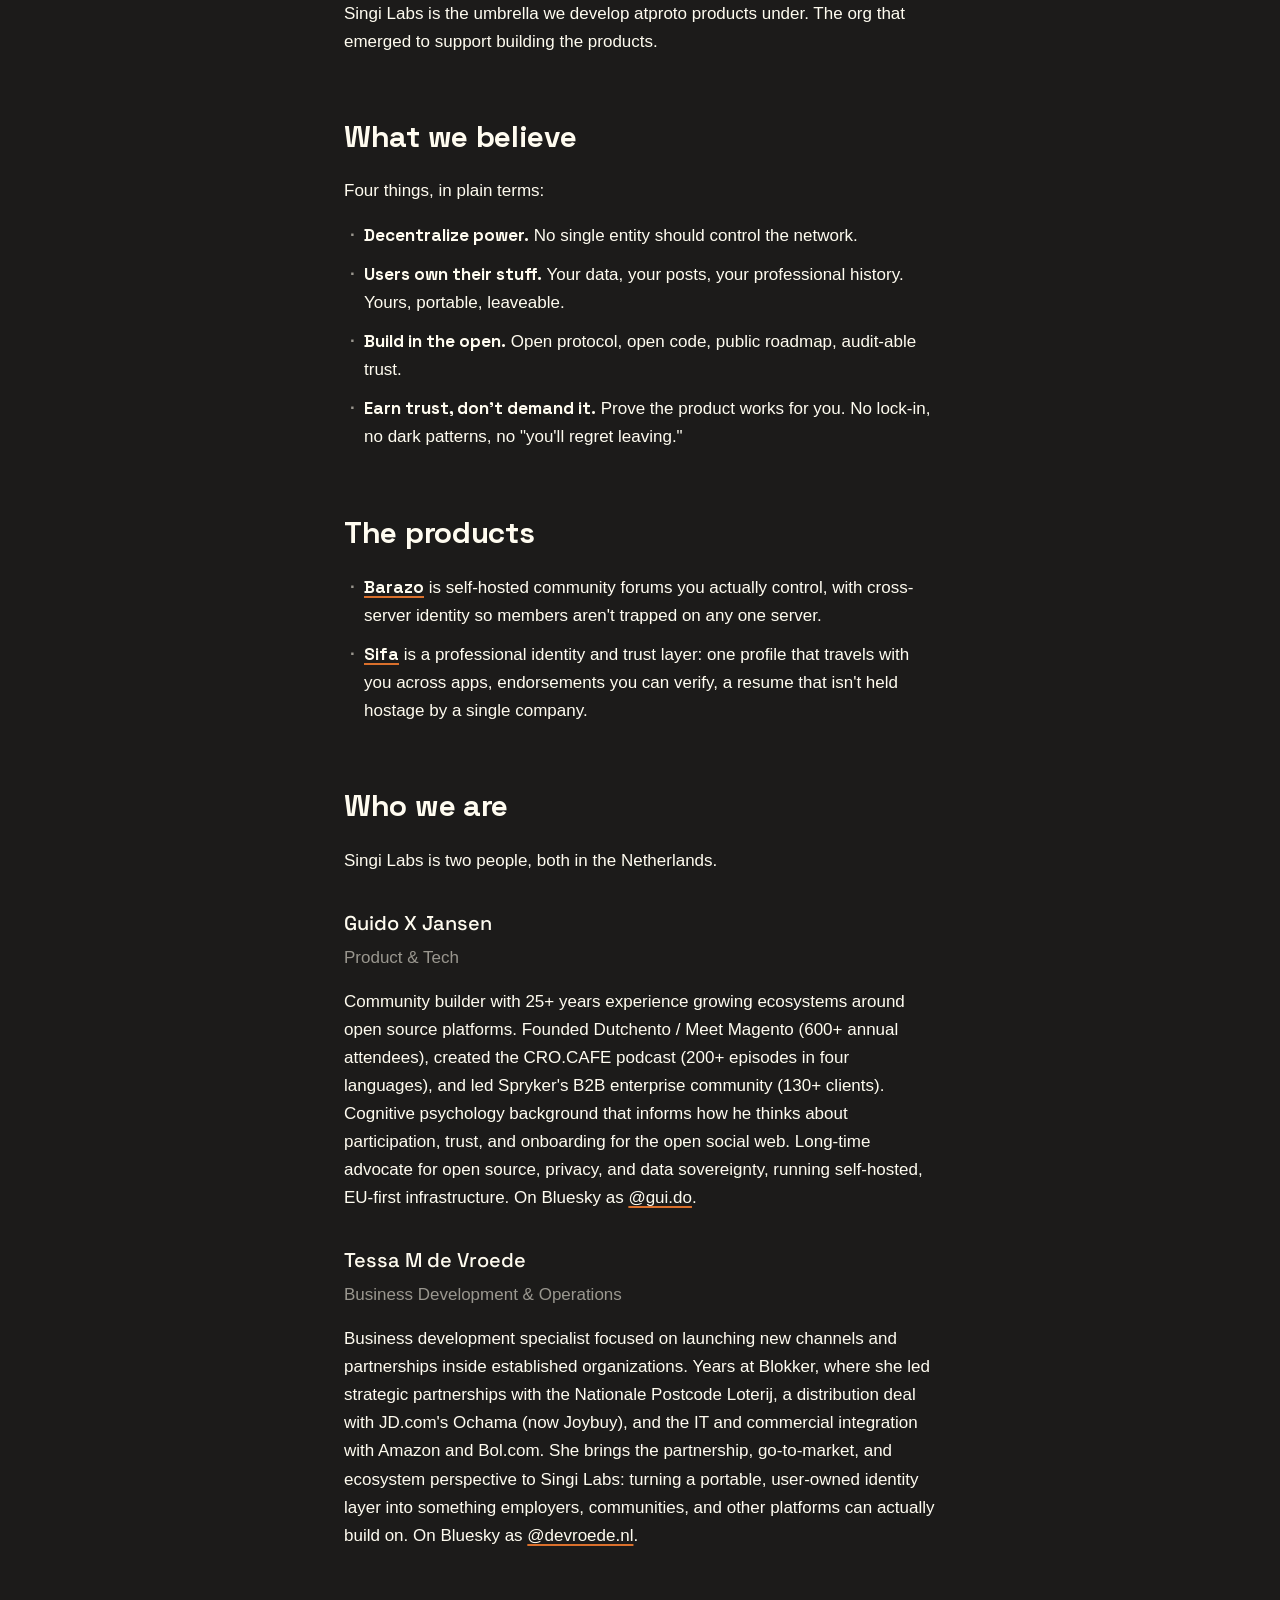
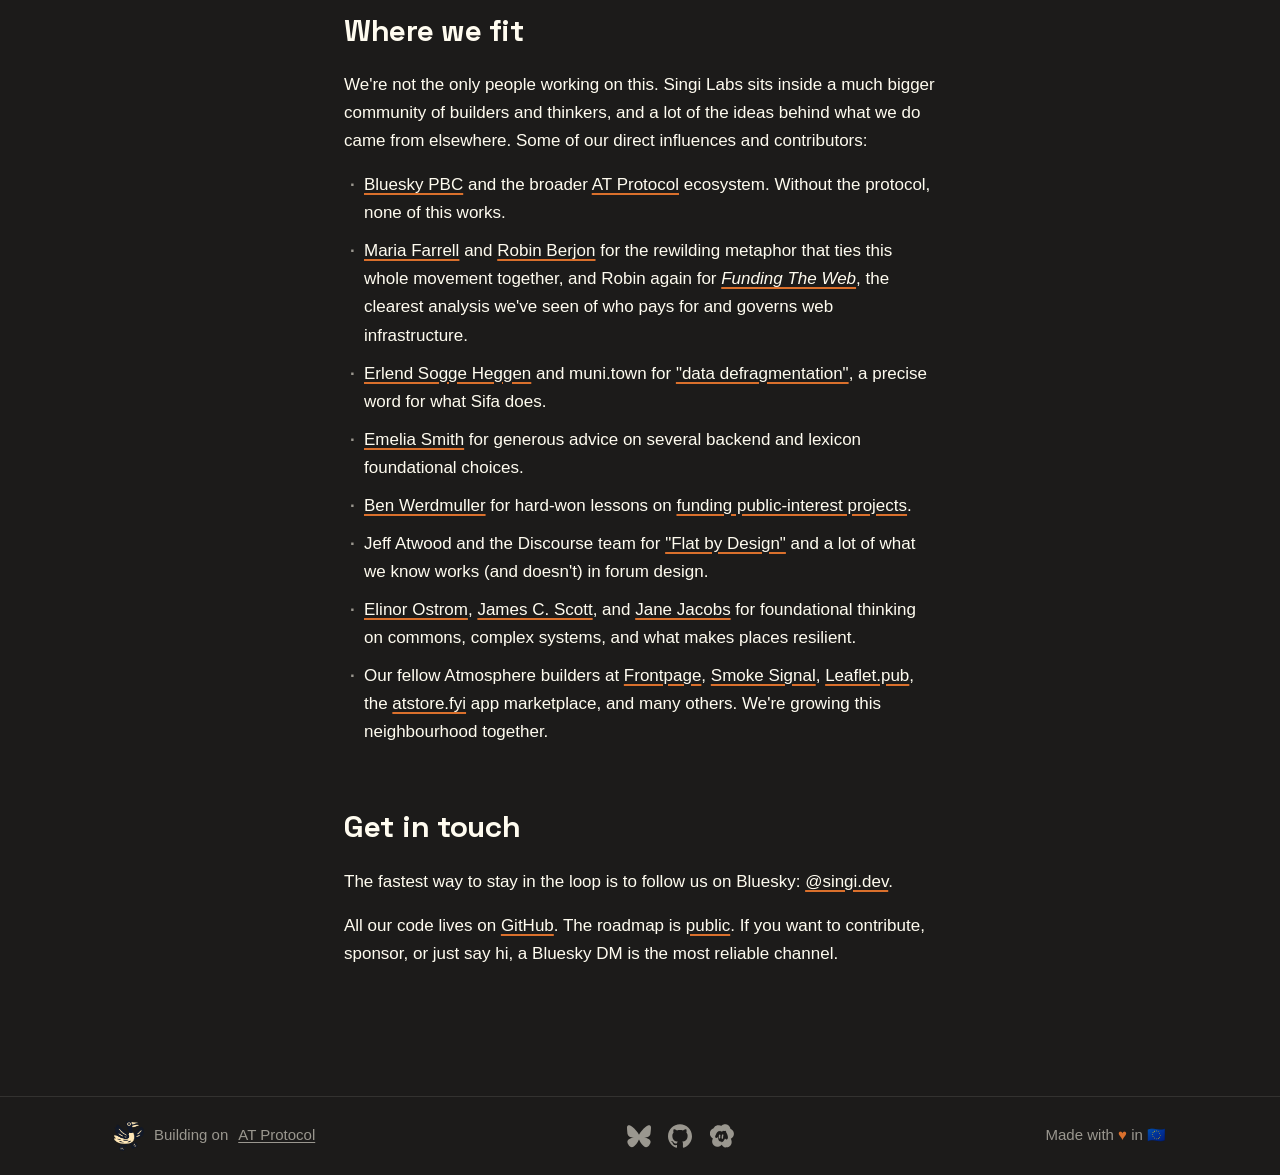
==== commit b7081872: "feat(home): rework homepage to "Signal" layout, standardize site chrome Rebuild the homepage as the " ====
--- a/about/index.html
+++ b/about/index.html
@@ -32,30 +32,6 @@
             flex-direction: column;
         }
 
-        .home-link {
-            display: inline-flex;
-            align-items: center;
-            gap: 0.625rem;
-            color: var(--muted);
-            text-decoration: none;
-            font-family: 'Space Grotesk', sans-serif;
-            font-size: 0.875rem;
-            font-weight: 500;
-            margin-bottom: 2.5rem;
-            transition: color 0.2s;
-            align-self: flex-start;
-        }
-
-        .home-link:hover {
-            color: var(--text);
-        }
-
-        .home-link-logo {
-            width: 40px;
-            height: 40px;
-            flex-shrink: 0;
-        }
-
         h1 {
             font-family: 'Space Grotesk', sans-serif;
             font-size: clamp(1.875rem, 1.2rem + 3vw, 3rem);
@@ -181,11 +157,6 @@
         .product-link--sifa:hover {
             color: var(--accent-sifa);
             text-decoration-thickness: 2.5px;
-        }
-
-        .footer {
-            gap: 0.875rem;
-            margin-top: 4rem;
         }
 
         @media (min-width: 769px) {
@@ -213,27 +184,33 @@
     }
     </script>
 </head>
-<body>
+<body class="site">
     <a href="#main" class="skip-link">Skip to content</a>
+
     <canvas id="network-bg" aria-hidden="true"></canvas>
+
+    <header class="site-header">
+        <div class="site-header-inner">
+            <a class="site-lockup" href="/" aria-label="Singi Labs home">
+                <svg viewBox="0 0 256 256" aria-hidden="true" focusable="false" style="fill-rule:evenodd;clip-rule:evenodd;stroke-linecap:round;stroke-linejoin:round;">
+                    <g transform="matrix(0.333333,0,0,0.333333,37.583333,37.083333)"><path d="M128,71.5C159.183,71.5 184.5,96.817 184.5,128C184.5,159.183 159.183,184.5 128,184.5C96.817,184.5 71.5,159.183 71.5,128C71.5,96.817 96.817,71.5 128,71.5ZM128,104.5C115.03,104.5 104.5,115.03 104.5,128C104.5,140.97 115.03,151.5 128,151.5C140.97,151.5 151.5,140.97 151.5,128C151.5,115.03 140.97,104.5 128,104.5Z" fill="#DA702C"/></g>
+                    <g transform="matrix(0.333333,0,0,0.333333,37.583333,37.083333)"><path d="M174.866,194.259C182.45,189.218 192.7,191.282 197.741,198.866C202.782,206.45 200.718,216.7 193.134,221.741C175.432,233.507 150.846,240.5 128,240.5C66.284,240.5 15.5,189.716 15.5,128C15.5,66.284 66.284,15.5 128,15.5C189.716,15.5 240.5,66.284 240.5,128C240.5,160.538 225.46,184.5 196,184.5C166.54,184.5 151.5,160.538 151.5,128L151.5,88C151.5,78.893 158.893,71.5 168,71.5C177.107,71.5 184.5,78.893 184.5,88L184.5,128C184.5,134.408 185.237,140.363 187.279,145.164C188.851,148.858 191.536,151.5 196,151.5C200.464,151.5 203.149,148.858 204.721,145.164C206.763,140.363 207.5,134.408 207.5,128C207.5,84.388 171.612,48.5 128,48.5C84.388,48.5 48.5,84.388 48.5,128C48.5,171.612 84.388,207.5 128,207.5C144.415,207.5 162.148,202.713 174.866,194.259Z" fill="#DA702C"/></g>
+                    <rect x="148" y="51.75" width="56" height="56" rx="10" fill="none" stroke="#FFFCF0" stroke-width="12"/>
+                    <rect x="52" y="148" width="56" height="56" rx="10" fill="none" stroke="#FFFCF0" stroke-width="12"/>
+                    <circle cx="176" cy="156" r="10" fill="#8B7EC8"/>
+                    <circle cx="158" cy="192" r="10" fill="#8B7EC8"/>
+                    <circle cx="194" cy="192" r="10" fill="#8B7EC8"/>
+                </svg>
+                <span>Singi Labs</span>
+            </a>
+            <nav class="site-nav" aria-label="Primary">
+                <a href="/about/" aria-current="page">About</a>
+                <a href="/press/kit/">Press Kit</a>
+            </nav>
+        </div>
+    </header>
+
     <main class="container" id="main">
-        <a href="/" class="home-link" aria-label="Back to singi.dev home">
-            <svg class="home-link-logo" viewBox="0 0 256 256" xmlns="http://www.w3.org/2000/svg" style="fill-rule:evenodd;clip-rule:evenodd;stroke-linecap:round;stroke-linejoin:round;">
-                <g transform="matrix(0.333333,0,0,0.333333,37.583333,37.083333)">
-                    <path d="M128,71.5C159.183,71.5 184.5,96.817 184.5,128C184.5,159.183 159.183,184.5 128,184.5C96.817,184.5 71.5,159.183 71.5,128C71.5,96.817 96.817,71.5 128,71.5ZM128,104.5C115.03,104.5 104.5,115.03 104.5,128C104.5,140.97 115.03,151.5 128,151.5C140.97,151.5 151.5,140.97 151.5,128C151.5,115.03 140.97,104.5 128,104.5Z" style="fill:#DA702C;"/>
-                </g>
-                <g transform="matrix(0.333333,0,0,0.333333,37.583333,37.083333)">
-                    <path d="M174.866,194.259C182.45,189.218 192.7,191.282 197.741,198.866C202.782,206.45 200.718,216.7 193.134,221.741C175.432,233.507 150.846,240.5 128,240.5C66.284,240.5 15.5,189.716 15.5,128C15.5,66.284 66.284,15.5 128,15.5C189.716,15.5 240.5,66.284 240.5,128C240.5,160.538 225.46,184.5 196,184.5C166.54,184.5 151.5,160.538 151.5,128L151.5,88C151.5,78.893 158.893,71.5 168,71.5C177.107,71.5 184.5,78.893 184.5,88L184.5,128C184.5,134.408 185.237,140.363 187.279,145.164C188.851,148.858 191.536,151.5 196,151.5C200.464,151.5 203.149,148.858 204.721,145.164C206.763,140.363 207.5,134.408 207.5,128C207.5,84.388 171.612,48.5 128,48.5C84.388,48.5 48.5,84.388 48.5,128C48.5,171.612 84.388,207.5 128,207.5C144.415,207.5 162.148,202.713 174.866,194.259Z" style="fill:#DA702C;"/>
-                </g>
-                <rect x="148" y="51.75" width="56" height="56" rx="10" fill="none" stroke="#FFFCF0" stroke-width="12"/>
-                <rect x="52" y="148" width="56" height="56" rx="10" fill="none" stroke="#FFFCF0" stroke-width="12"/>
-                <circle cx="176" cy="156" r="10" fill="#8B7EC8"/>
-                <circle cx="158" cy="192" r="10" fill="#8B7EC8"/>
-                <circle cx="194" cy="192" r="10" fill="#8B7EC8"/>
-            </svg>
-            <span>Singi Labs</span>
-        </a>
-
         <h1>About</h1>
         <p class="lead">Open foundations for networked apps. Built in the Netherlands, hosted in the EU, funded by no one but ourselves.</p>
 
@@ -293,26 +270,29 @@
             <p>All our code lives on <a href="https://github.com/singi-labs">GitHub</a>. The roadmap is <a href="https://github.com/orgs/singi-labs/projects/2">public</a>. If you want to contribute, sponsor, or just say hi, a Bluesky DM is the most reliable channel.</p>
         </section>
 
-        <footer class="footer">
-            <div class="footer-links">
+    </main>
+
+    <footer class="site-footer">
+        <div class="site-footer-inner">
+            <span class="footer-brand">
+                <img src="/goosetopher.png" alt="Goosetopher, the AT Protocol mascot" width="30" height="30" loading="lazy" decoding="async">
+                Building on <a href="https://atproto.com/" target="_blank" rel="noopener">AT Protocol</a>
+            </span>
+            <div class="footer-social">
                 <a href="https://bsky.app/profile/singi.dev" target="_blank" rel="noopener" aria-label="Bluesky">
-                    <svg viewBox="0 0 24 24" xmlns="http://www.w3.org/2000/svg" fill="currentColor"><path d="M12 10.8c-1.087-2.114-4.046-6.053-6.798-7.995C2.566.944 1.561 1.266.902 1.565.139 1.908 0 3.08 0 3.768c0 .69.378 5.65.624 6.479.785 2.63 3.651 3.495 6.295 3.146-4.738.81-8.887 2.787-5.01 8.066C4.718 24.863 7.3 22.401 9.14 20.13 10.604 18.327 11.304 16.66 12 15.388c.696 1.272 1.396 2.94 2.86 4.742 1.84 2.271 4.422 4.733 7.231 1.329 3.877-5.28-.272-7.256-5.01-8.066 2.644.349 5.51-.517 6.295-3.146C23.622 9.418 24 4.458 24 3.768c0-.69-.139-1.861-.902-2.203-.659-.3-1.664-.62-4.3 1.24C16.046 4.748 13.087 8.687 12 10.8"/></svg>
+                    <svg viewBox="0 0 24 24" xmlns="http://www.w3.org/2000/svg" fill="currentColor" aria-hidden="true"><path d="M12 10.8c-1.087-2.114-4.046-6.053-6.798-7.995C2.566.944 1.561 1.266.902 1.565.139 1.908 0 3.08 0 3.768c0 .69.378 5.65.624 6.479.785 2.63 3.651 3.495 6.295 3.146-4.738.81-8.887 2.787-5.01 8.066C4.718 24.863 7.3 22.401 9.14 20.13 10.604 18.327 11.304 16.66 12 15.388c.696 1.272 1.396 2.94 2.86 4.742 1.84 2.271 4.422 4.733 7.231 1.329 3.877-5.28-.272-7.256-5.01-8.066 2.644.349 5.51-.517 6.295-3.146C23.622 9.418 24 4.458 24 3.768c0-.69-.139-1.861-.902-2.203-.659-.3-1.664-.62-4.3 1.24C16.046 4.748 13.087 8.687 12 10.8"/></svg>
                 </a>
                 <a href="https://github.com/singi-labs" target="_blank" rel="noopener" aria-label="GitHub">
-                    <svg viewBox="0 0 24 24" xmlns="http://www.w3.org/2000/svg" fill="currentColor"><path d="M12 .297c-6.63 0-12 5.373-12 12 0 5.303 3.438 9.8 8.205 11.385.6.113.82-.258.82-.577 0-.285-.01-1.04-.015-2.04-3.338.724-4.042-1.61-4.042-1.61C4.422 18.07 3.633 17.7 3.633 17.7c-1.087-.744.084-.729.084-.729 1.205.084 1.838 1.236 1.838 1.236 1.07 1.835 2.809 1.305 3.495.998.108-.776.417-1.305.76-1.605-2.665-.3-5.466-1.332-5.466-5.93 0-1.31.465-2.38 1.235-3.22-.135-.303-.54-1.523.105-3.176 0 0 1.005-.322 3.3 1.23.96-.267 1.98-.399 3-.405 1.02.006 2.04.138 3 .405 2.28-1.552 3.285-1.23 3.285-1.23.645 1.653.24 2.873.12 3.176.765.84 1.23 1.91 1.23 3.22 0 4.61-2.805 5.625-5.475 5.92.42.36.81 1.096.81 2.22 0 1.606-.015 2.896-.015 3.286 0 .315.21.69.825.57C20.565 22.092 24 17.592 24 12.297c0-6.627-5.373-12-12-12"/></svg>
+                    <svg viewBox="0 0 24 24" xmlns="http://www.w3.org/2000/svg" fill="currentColor" aria-hidden="true"><path d="M12 .297c-6.63 0-12 5.373-12 12 0 5.303 3.438 9.8 8.205 11.385.6.113.82-.258.82-.577 0-.285-.01-1.04-.015-2.04-3.338.724-4.042-1.61-4.042-1.61C4.422 18.07 3.633 17.7 3.633 17.7c-1.087-.744.084-.729.084-.729 1.205.084 1.838 1.236 1.838 1.236 1.07 1.835 2.809 1.305 3.495.998.108-.776.417-1.305.76-1.605-2.665-.3-5.466-1.332-5.466-5.93 0-1.31.465-2.38 1.235-3.22-.135-.303-.54-1.523.105-3.176 0 0 1.005-.322 3.3 1.23.96-.267 1.98-.399 3-.405 1.02.006 2.04.138 3 .405 2.28-1.552 3.285-1.23 3.285-1.23.645 1.653.24 2.873.12 3.176.765.84 1.23 1.91 1.23 3.22 0 4.61-2.805 5.625-5.475 5.92.42.36.81 1.096.81 2.22 0 1.606-.015 2.896-.015 3.286 0 .315.21.69.825.57C20.565 22.092 24 17.592 24 12.297c0-6.627-5.373-12-12-12"/></svg>
                 </a>
                 <a href="https://tangled.org/gui.do" target="_blank" rel="noopener" aria-label="Tangled">
-                    <svg viewBox="0 0 24.12 23.27" xmlns="http://www.w3.org/2000/svg"><path fill="currentColor" d="m16.348974,24.09935-0.06485-0.03766-0.202005-0.0106-0.202008-0.01048-0.275736-0.02601-0.275734-0.02602v-0.02649-0.02648l-0.204577-0.04019-0.204578-0.04019-0.167616-0.08035-0.167617-0.08035-0.0014-0.04137-0.0014-0.04137-0.266473-0.143735-0.266475-0.143735-0.276098-0.20335-0.2761-0.203347-0.262064-0.251949-0.262064-0.25195-0.22095-0.284628-0.220948-0.284629-0.170253-0.284631-0.170252-0.284628-0.01341-0.0144-0.0134-0.0144-0.141982 0.161297-0.14198 0.1613-0.22313 0.21426-0.223132 0.214264-0.186025 0.146053-0.186023 0.14605-0.252501 0.163342-0.252502 0.163342-0.249014 0.115348-0.249013 0.115336 0.0053 0.03241 0.0053 0.03241-0.1716725 0.04599-0.171669 0.046-0.3379966 0.101058-0.3379972 0.101058-0.1778925 0.04506-0.1778935 0.04508-0.3913655 0.02601-0.3913643 0.02603-0.3557868-0.03514-0.3557863-0.03514-0.037426-0.03029-0.037427-0.03029-0.076924 0.02011-0.076924 0.02011-0.050508-0.05051-0.050405-0.05056-0.2087098-0.04622-0.2087082-0.04623-0.2970917-0.10336-0.2971315-0.10340-0.3254956-0.16612-0.3254941-0.16612-0.3271016-0.22794-0.3271017-0.22796-0.3046625-0.28838-0.3046925-0.28839-0.2243707-0.28939-0.2243707-0.28937-0.1271806-0.21347-0.1271792-0.21347-0.1063817-0.21347-0.1062816-0.21347-0.1257161-0.33797-0.1257147-0.33800-0.0833080-0.39137-0.0832880-0.39137 0.0004469-0.69378 0.0004470-0.69378 0.0643350-0.31272 0.0643350-0.31272 0.1086302-0.33929 0.1086302-0.33929 0.1576786-0.31963 0.1576774-0.31963 0.0700920-0.11341 0.0700920-0.11342-0.0988190-0.06789-0.098818-0.06788-0.1778933-0.10133-0.1778932-0.10134-0.2666798-0.19537-0.2668392-0.19568-0.2623717-0.25195-0.2623731-0.25195-0.1886285-0.23512-0.1886842-0.23487-0.1593864-0.24647-0.1594148-0.24646-0.1293893-0.26585-0.1293893-0.26585-0.1294200-0.26585-0.1204627-0.33800-0.1198764-0.33800-0.0833080-0.39137-0.0833080-0.39137 0.0020884-0.69378 0.0020884-0.69378 0.0992637-0.42643 0.0993551-0.42643 0.1324377-0.34132 0.1324277-0.34132 0.1671307-0.30663 0.1671412-0.30664 0.2184585-0.30426 0.2184485-0.30427 0.2521766-0.26295 0.2521666-0.26295 0.2312593-0.18487 0.2312593-0.18487 0.2312793-0.15195 0.2312599-0.15190 0.3187194-0.14456 0.3187398-0.14456 0.1771419-0.06541 0.1771426-0.06541 0.1780893-0.26508 0.1778944-0.26508 0.2125708-0.34216 0.2125733-0.34204 0.3139497-0.32549 0.3139717-0.32549 0.2561765-0.19537 0.2561778-0.19537 0.3046965-0.17906 0.3044993-0.17912 0.3160857-0.13087 0.3161657-0.13087 0.2097793-0.06716 0.2097993-0.06716 0.3970383-0.07883 0.3970193-0.07884 0.5870477 0.00291 0.5870469 0.00291 0.4447315 0.092455 0.444734 0.092455 0.302419 0.1105495 0.302417 0.1105495 0.329929 0.1646046 0.32993 0.1646033 0.239329-0.2316919 0.239329-0.2316919 0.160103-0.1256767 0.160105-0.1256767 0.160102-0.1021909 0.160105-0.1021899 0.142315-0.082328 0.142314-0.082328 0.231262-0.1090091 0.231259-0.1090091 0.26684-0.098743 0.266839-0.098743 0.320208-0.073514 0.320209-0.073527 0.355787-0.041833 0.355785-0.041834 0.426942 0.023827 0.426945 0.023828 0.355785 0.071179 0.355788 0.0711791 0.284627 0.09267 0.284629 0.09267 0.28514 0.1310267 0.28514 0.1310255 0.238179 0.1446969 0.238174 0.1446979 0.259413 0.1955332 0.259413 0.1955319 0.290757 0.296774 0.290758 0.2967753 0.151736 0.1941581 0.151734 0.1941594 0.135326 0.2149951 0.135327 0.2149952 0.154755 0.3202073 0.154758 0.3202085 0.09409 0.2677358 0.09409 0.267737 0.06948 0.3319087 0.06948 0.3319099 0.01111 0.00808 0.01111 0.00808 0.444734 0.2173653 0.444734 0.2173665 0.309499 0.2161102 0.309497 0.2161101 0.309694 0.2930023 0.309694 0.2930037 0.18752 0.2348726 0.187524 0.2348727 0.166516 0.2574092 0.166519 0.2574108 0.15273 0.3260252 0.152734 0.3260262 0.08972 0.2668403 0.08971 0.2668391 0.08295 0.3913655 0.08295 0.3913652-6.21e-4 0.6582049-6.21e-4 0.658204-0.06362 0.315725-0.06362 0.315725-0.09046 0.289112-0.09046 0.289112-0.122759 0.281358-0.12276 0.281356-0.146626 0.252323-0.146629 0.252322-0.190443 0.258668-0.190448 0.258671-0.254911 0.268356-0.254911 0.268355-0.286872 0.223127-0.286874 0.223127-0.320203 0.187693-0.320209 0.187693-0.04347 0.03519-0.04347 0.03521 0.0564 0.12989 0.0564 0.129892 0.08728 0.213472 0.08728 0.213471 0.189755 0.729363 0.189753 0.729362 0.0652 0.302417 0.0652 0.302419-0.0018 0.675994-0.0018 0.675995-0.0801 0.373573-0.08009 0.373577-0.09 0.266839-0.09 0.26684-0.190389 0.391364-0.19039 0.391366-0.223169 0.320207-0.223167 0.320209-0.303585 0.315294-0.303584 0.315291-0.284631 0.220665-0.284629 0.220663-0.220128 0.132359-0.220127 0.132358-0.242395 0.106698-0.242394 0.106699-0.08895 0.04734-0.08895 0.04733-0.249052 0.07247-0.24905 0.07247-0.322042 0.0574-0.322044 0.0574-0.282794-0.003-0.282795-0.003-0.07115-0.0031-0.07115-0.0031-0.177894-0.0033-0.177893-0.0033-0.124528 0.02555-0.124528 0.02555zm-4.470079-5.349839 0.214838-0.01739 0.206601-0.06782 0.206602-0.06782 0.244389-0.117874 0.244393-0.11786 0.274473-0.206822 0.27447-0.20682 0.229308-0.257201 0.229306-0.2572 0.219161-0.28463 0.219159-0.284629 0.188541-0.284628 0.188543-0.28463 0.214594-0.373574 0.214593-0.373577 0.133861-0.312006 0.133865-0.312007 0.02861-0.01769 0.02861-0.01769 0.197275 0.26212 0.197278 0.262119 0.163613 0.150814 0.163614 0.150814 0.201914 0.09276 0.201914 0.09276 0.302417 0.01421 0.302418 0.01421 0.213472-0.08025 0.213471-0.08025 0.200606-0.204641 0.200606-0.204642 0.09242-0.278887 0.09241-0.278888 0.05765-0.302418 0.05764-0.302416-0.01825-0.426942-0.01825-0.426944-0.07653-0.42601-0.07653-0.425985-0.08653-0.32117-0.08653-0.321167-0.10601-0.32180-0.09601-0.32183-0.14287-0.40164-0.14287-0.40163-0.16543-0.30948-0.16543-0.30948-0.11740-0.15824-0.11736-0.15810-0.12436-0.11988-0.12438-0.11987 0.01878-0.18268 0.01878-0.18272-0.06126-0.24916-0.06126-0.24916-0.13488-0.28455-0.13490-0.28453-0.18281-0.20184-0.18282-0.20184-0.17315-0.12719-0.17326-0.12718-0.20429 0.1230127-0.204289 0.1230121-0.26702 0.059413-0.267022 0.059413-0.205761-0.021508-0.205766-0.021508-0.23495-0.08844-0.234953-0.08844-0.118429-0.090334-0.118428-0.090333h-0.03944-0.03944l-0.05531 0.1165473-0.05531 0.1165473-0.158731 0.1815504-0.158728 0.1814494-0.170105 0.1084908-0.170105 0.1084898-0.221249 0.073922-0.221245 0.073932h-0.280189-0.280182l-0.195456-0.067254-0.195460-0.067253-0.113203-0.058541-0.113201-0.058541-0.239938-0.221117-0.239941-0.221117-0.09565-0.084618-0.09565-0.084613-0.218822 0.198024-0.218822 0.1980231-0.165392 0.078387-0.1653925 0.078387-0.177894 0.047948-0.177892 0.047948-0.2191987 0.000424-0.2191983 0.000426-0.224825-0.069954-0.224825-0.069950 0.101563 0.095330 0.101564 0.095332-0.121557 0.163890-0.121556 0.163860-0.169720 0.063183-0.169727 0.063184-0.115227 0.085713-0.114953 0.085713-0.109413 0.114009-0.109413 0.114052-0.354618 0.528618-0.354718 0.528547-0.215985 0.449834-0.215984 0.449834-0.221657 0.462522-0.221656 0.462523-0.145934 0.337996-0.145934 0.337998-0.055483 0.220042-0.055483 0.220041-0.015885 0.206903-0.015872 0.206901 0.034307 0.242939 0.034307 0.24294 0.096281 0.196632 0.096281 0.196634 0.143607 0.125222 0.1436071 0.125222 0.1873143 0.08737 0.1873141 0.08737 0.2752084 0.002 0.2752084 0.002 0.2312297-0.09773 0.231231-0.09772 0.1067615-0.07603 0.1067614-0.07603 0.3679062-0.29377 0.3679065-0.293771 0.026804 0.01656 0.026804 0.01656 0.023626 0.466819 0.023626 0.466815 0.088326 0.513195 0.088326 0.513193 0.08897 0.364413 0.08897 0.364411 0.1315362 0.302418 0.1315352 0.302418 0.1051964 0.160105 0.1051954 0.160103 0.1104741 0.11877 0.1104731 0.118769 0.2846284 0.205644 0.2846305 0.205642 0.144448 0.07312 0.144448 0.07312 0.214787 0.05566 0.214787 0.05566 0.245601 0.03075 0.245602 0.03075 0.204577-0.0125 0.204578-0.0125zm0.686342-3.497495-0.11281-0.06077-0.106155-0.134033-0.106155-0.134031-0.04406-0.18371-0.04406-0.183707 0.02417-0.553937 0.02417-0.553936 0.03513-0.426945 0.03513-0.426942 0.07225-0.373576 0.07225-0.373575 0.05417-0.211338 0.05417-0.211339 0.0674-0.132112 0.0674-0.132112 0.132437-0.10916 0.132437-0.109161 0.187436-0.04195 0.187438-0.04195 0.170366 0.06469 0.170364 0.06469 0.114312 0.124073 0.114313 0.124086 0.04139 0.18495 0.04139 0.184951-0.111218 0.459845-0.111219 0.459844-0.03383 0.26584-0.03382 0.265841-0.03986 0.818307-0.03986 0.818309-0.0378 0.15162-0.03779 0.151621-0.11089 0.110562-0.110891 0.110561-0.114489 0.04913-0.114489 0.04913-0.187932-0.0016-0.187929-0.0016zm-2.8087655-0.358124-0.146445-0.06848-0.088025-0.119502-0.088024-0.119502-0.038581-0.106736-0.038581-0.106736-0.02237-0.134956-0.02239-0.134957-0.031955-0.46988-0.031955-0.469881 0.036203-0.444733 0.036203-0.444731 0.048862-0.215257 0.048862-0.215255 0.076082-0.203349 0.076081-0.203348 0.0936-0.111244 0.0936-0.111245 0.143787-0.06531 0.1437865-0.06532h0.142315 0.142314l0.142314 0.06588 0.142316 0.06588 0.093 0.102325 0.093 0.102325 0.04042 0.120942 0.04042 0.120942v0.152479 0.152477l-0.03347 0.08804-0.03347 0.08805-0.05693 0.275653-0.05693 0.275651 2.11e-4 0.430246 2.12e-4 0.430243 0.04294 0.392646 0.04295 0.392647-0.09189 0.200702-0.09189 0.200702-0.148688 0.0984-0.148687 0.0984-0.20136 0.01212-0.2013595 0.01212z" transform="translate(-0.4388285,-0.8629527)"/></svg>
+                    <svg viewBox="0 0 24.12 23.27" xmlns="http://www.w3.org/2000/svg" aria-hidden="true"><path fill="currentColor" d="m16.348974,24.09935-0.06485-0.03766-0.202005-0.0106-0.202008-0.01048-0.275736-0.02601-0.275734-0.02602v-0.02649-0.02648l-0.204577-0.04019-0.204578-0.04019-0.167616-0.08035-0.167617-0.08035-0.0014-0.04137-0.0014-0.04137-0.266473-0.143735-0.266475-0.143735-0.276098-0.20335-0.2761-0.203347-0.262064-0.251949-0.262064-0.25195-0.22095-0.284628-0.220948-0.284629-0.170253-0.284631-0.170252-0.284628-0.01341-0.0144-0.0134-0.0144-0.141982 0.161297-0.14198 0.1613-0.22313 0.21426-0.223132 0.214264-0.186025 0.146053-0.186023 0.14605-0.252501 0.163342-0.252502 0.163342-0.249014 0.115348-0.249013 0.115336 0.0053 0.03241 0.0053 0.03241-0.1716725 0.04599-0.171669 0.046-0.3379966 0.101058-0.3379972 0.101058-0.1778925 0.04506-0.1778935 0.04508-0.3913655 0.02601-0.3913643 0.02603-0.3557868-0.03514-0.3557863-0.03514-0.037426-0.03029-0.037427-0.03029-0.076924 0.02011-0.076924 0.02011-0.050508-0.05051-0.050405-0.05056-0.2087098-0.04622-0.2087082-0.04623-0.2970917-0.10336-0.2971315-0.10340-0.3254956-0.16612-0.3254941-0.16612-0.3271016-0.22794-0.3271017-0.22796-0.3046625-0.28838-0.3046925-0.28839-0.2243707-0.28939-0.2243707-0.28937-0.1271806-0.21347-0.1271792-0.21347-0.1063817-0.21347-0.1062816-0.21347-0.1257161-0.33797-0.1257147-0.33800-0.0833080-0.39137-0.0832880-0.39137 0.0004469-0.69378 0.0004470-0.69378 0.0643350-0.31272 0.0643350-0.31272 0.1086302-0.33929 0.1086302-0.33929 0.1576786-0.31963 0.1576774-0.31963 0.0700920-0.11341 0.0700920-0.11342-0.0988190-0.06789-0.098818-0.06788-0.1778933-0.10133-0.1778932-0.10134-0.2666798-0.19537-0.2668392-0.19568-0.2623717-0.25195-0.2623731-0.25195-0.1886285-0.23512-0.1886842-0.23487-0.1593864-0.24647-0.1594148-0.24646-0.1293893-0.26585-0.1293893-0.26585-0.1294200-0.26585-0.1204627-0.33800-0.1198764-0.33800-0.0833080-0.39137-0.0833080-0.39137 0.0020884-0.69378 0.0020884-0.69378 0.0992637-0.42643 0.0993551-0.42643 0.1324377-0.34132 0.1324277-0.34132 0.1671307-0.30663 0.1671412-0.30664 0.2184585-0.30426 0.2184485-0.30427 0.2521766-0.26295 0.2521666-0.26295 0.2312593-0.18487 0.2312593-0.18487 0.2312793-0.15195 0.2312599-0.15190 0.3187194-0.14456 0.3187398-0.14456 0.1771419-0.06541 0.1771426-0.06541 0.1780893-0.26508 0.1778944-0.26508 0.2125708-0.34216 0.2125733-0.34204 0.3139497-0.32549 0.3139717-0.32549 0.2561765-0.19537 0.2561778-0.19537 0.3046965-0.17906 0.3044993-0.17912 0.3160857-0.13087 0.3161657-0.13087 0.2097793-0.06716 0.2097993-0.06716 0.3970383-0.07883 0.3970193-0.07884 0.5870477 0.00291 0.5870469 0.00291 0.4447315 0.092455 0.444734 0.092455 0.302419 0.1105495 0.302417 0.1105495 0.329929 0.1646046 0.32993 0.1646033 0.239329-0.2316919 0.239329-0.2316919 0.160103-0.1256767 0.160105-0.1256767 0.160102-0.1021909 0.160105-0.1021899 0.142315-0.082328 0.142314-0.082328 0.231262-0.1090091 0.231259-0.1090091 0.26684-0.098743 0.266839-0.098743 0.320208-0.073514 0.320209-0.073527 0.355787-0.041833 0.355785-0.041834 0.426942 0.023827 0.426945 0.023828 0.355785 0.071179 0.355788 0.0711791 0.284627 0.09267 0.284629 0.09267 0.28514 0.1310267 0.28514 0.1310255 0.238179 0.1446969 0.238174 0.1446979 0.259413 0.1955332 0.259413 0.1955319 0.290757 0.296774 0.290758 0.2967753 0.151736 0.1941581 0.151734 0.1941594 0.135326 0.2149951 0.135327 0.2149952 0.154755 0.3202073 0.154758 0.3202085 0.09409 0.2677358 0.09409 0.267737 0.06948 0.3319087 0.06948 0.3319099 0.01111 0.00808 0.01111 0.00808 0.444734 0.2173653 0.444734 0.2173665 0.309499 0.2161102 0.309497 0.2161101 0.309694 0.2930023 0.309694 0.2930037 0.18752 0.2348726 0.187524 0.2348727 0.166516 0.2574092 0.166519 0.2574108 0.15273 0.3260252 0.152734 0.3260262 0.08972 0.2668403 0.08971 0.2668391 0.08295 0.3913655 0.08295 0.3913652-6.21e-4 0.6582049-6.21e-4 0.658204-0.06362 0.315725-0.06362 0.315725-0.09046 0.289112-0.09046 0.289112-0.122759 0.281358-0.12276 0.281356-0.146626 0.252323-0.146629 0.252322-0.190443 0.258668-0.190448 0.258671-0.254911 0.268356-0.254911 0.268355-0.286872 0.223127-0.286874 0.223127-0.320203 0.187693-0.320209 0.187693-0.04347 0.03519-0.04347 0.03521 0.0564 0.12989 0.0564 0.129892 0.08728 0.213472 0.08728 0.213471 0.189755 0.729363 0.189753 0.729362 0.0652 0.302417 0.0652 0.302419-0.0018 0.675994-0.0018 0.675995-0.0801 0.373573-0.08009 0.373577-0.09 0.266839-0.09 0.26684-0.190389 0.391364-0.19039 0.391366-0.223169 0.320207-0.223167 0.320209-0.303585 0.315294-0.303584 0.315291-0.284631 0.220665-0.284629 0.220663-0.220128 0.132359-0.220127 0.132358-0.242395 0.106698-0.242394 0.106699-0.08895 0.04734-0.08895 0.04733-0.249052 0.07247-0.24905 0.07247-0.322042 0.0574-0.322044 0.0574-0.282794-0.003-0.282795-0.003-0.07115-0.0031-0.07115-0.0031-0.177894-0.0033-0.177893-0.0033-0.124528 0.02555-0.124528 0.02555zm-4.470079-5.349839 0.214838-0.01739 0.206601-0.06782 0.206602-0.06782 0.244389-0.117874 0.244393-0.11786 0.274473-0.206822 0.27447-0.20682 0.229308-0.257201 0.229306-0.2572 0.219161-0.28463 0.219159-0.284629 0.188541-0.284628 0.188543-0.28463 0.214594-0.373574 0.214593-0.373577 0.133861-0.312006 0.133865-0.312007 0.02861-0.01769 0.02861-0.01769 0.197275 0.26212 0.197278 0.262119 0.163613 0.150814 0.163614 0.150814 0.201914 0.09276 0.201914 0.09276 0.302417 0.01421 0.302418 0.01421 0.213472-0.08025 0.213471-0.08025 0.200606-0.204641 0.200606-0.204642 0.09242-0.278887 0.09241-0.278888 0.05765-0.302418 0.05764-0.302416-0.01825-0.426942-0.01825-0.426944-0.07653-0.42601-0.07653-0.425985-0.08653-0.32117-0.08653-0.321167-0.10601-0.32180-0.09601-0.32183-0.14287-0.40164-0.14287-0.40163-0.16543-0.30948-0.16543-0.30948-0.11740-0.15824-0.11736-0.15810-0.12436-0.11988-0.12438-0.11987 0.01878-0.18268 0.01878-0.18272-0.06126-0.24916-0.06126-0.24916-0.13488-0.28455-0.13490-0.28453-0.18281-0.20184-0.18282-0.20184-0.17315-0.12719-0.17326-0.12718-0.20429 0.1230127-0.204289 0.1230121-0.26702 0.059413-0.267022 0.059413-0.205761-0.021508-0.205766-0.021508-0.23495-0.08844-0.234953-0.08844-0.118429-0.090334-0.118428-0.090333h-0.03944-0.03944l-0.05531 0.1165473-0.05531 0.1165473-0.158731 0.1815504-0.158728 0.1814494-0.170105 0.1084908-0.170105 0.1084898-0.221249 0.073922-0.221245 0.073932h-0.280189-0.280182l-0.195456-0.067254-0.195460-0.067253-0.113203-0.058541-0.113201-0.058541-0.239938-0.221117-0.239941-0.221117-0.09565-0.084618-0.09565-0.084613-0.218822 0.198024-0.218822 0.1980231-0.165392 0.078387-0.1653925 0.078387-0.177894 0.047948-0.177892 0.047948-0.2191987 0.000424-0.2191983 0.000426-0.224825-0.069954-0.224825-0.069950 0.101563 0.095330 0.101564 0.095332-0.121557 0.163890-0.121556 0.163860-0.169720 0.063183-0.169727 0.063184-0.115227 0.085713-0.114953 0.085713-0.109413 0.114009-0.109413 0.114052-0.354618 0.528618-0.354718 0.528547-0.215985 0.449834-0.215984 0.449834-0.221657 0.462522-0.221656 0.462523-0.145934 0.337996-0.145934 0.337998-0.055483 0.220042-0.055483 0.220041-0.015885 0.206903-0.015872 0.206901 0.034307 0.242939 0.034307 0.24294 0.096281 0.196632 0.096281 0.196634 0.143607 0.125222 0.1436071 0.125222 0.1873143 0.08737 0.1873141 0.08737 0.2752084 0.002 0.2752084 0.002 0.2312297-0.09773 0.231231-0.09772 0.1067615-0.07603 0.1067614-0.07603 0.3679062-0.29377 0.3679065-0.293771 0.026804 0.01656 0.026804 0.01656 0.023626 0.466819 0.023626 0.466815 0.088326 0.513195 0.088326 0.513193 0.08897 0.364413 0.08897 0.364411 0.1315362 0.302418 0.1315352 0.302418 0.1051964 0.160105 0.1051954 0.160103 0.1104741 0.11877 0.1104731 0.118769 0.2846284 0.205644 0.2846305 0.205642 0.144448 0.07312 0.144448 0.07312 0.214787 0.05566 0.214787 0.05566 0.245601 0.03075 0.245602 0.03075 0.204577-0.0125 0.204578-0.0125zm0.686342-3.497495-0.11281-0.06077-0.106155-0.134033-0.106155-0.134031-0.04406-0.18371-0.04406-0.183707 0.02417-0.553937 0.02417-0.553936 0.03513-0.426945 0.03513-0.426942 0.07225-0.373576 0.07225-0.373575 0.05417-0.211338 0.05417-0.211339 0.0674-0.132112 0.0674-0.132112 0.132437-0.10916 0.132437-0.109161 0.187436-0.04195 0.187438-0.04195 0.170366 0.06469 0.170364 0.06469 0.114312 0.124073 0.114313 0.124086 0.04139 0.18495 0.04139 0.184951-0.111218 0.459845-0.111219 0.459844-0.03383 0.26584-0.03382 0.265841-0.03986 0.818307-0.03986 0.818309-0.0378 0.15162-0.03779 0.151621-0.11089 0.110562-0.110891 0.110561-0.114489 0.04913-0.114489 0.04913-0.187932-0.0016-0.187929-0.0016zm-2.8087655-0.358124-0.146445-0.06848-0.088025-0.119502-0.088024-0.119502-0.038581-0.106736-0.038581-0.106736-0.02237-0.134956-0.02239-0.134957-0.031955-0.46988-0.031955-0.469881 0.036203-0.444733 0.036203-0.444731 0.048862-0.215257 0.048862-0.215255 0.076082-0.203349 0.076081-0.203348 0.0936-0.111244 0.0936-0.111245 0.143787-0.06531 0.1437865-0.06532h0.142315 0.142314l0.142314 0.06588 0.142316 0.06588 0.093 0.102325 0.093 0.102325 0.04042 0.120942 0.04042 0.120942v0.152479 0.152477l-0.03347 0.08804-0.03347 0.08805-0.05693 0.275653-0.05693 0.275651 2.11e-4 0.430246 2.12e-4 0.430243 0.04294 0.392646 0.04295 0.392647-0.09189 0.200702-0.09189 0.200702-0.148688 0.0984-0.148687 0.0984-0.20136 0.01212-0.2013595 0.01212z" transform="translate(-0.4388285,-0.8629527)"/></svg>
                 </a>
             </div>
-            <div class="footer-text-links">
-                <span aria-current="page">About</span>
-                <span class="sep" aria-hidden="true">·</span>
-                <a href="/press/kit/">Press Kit</a>
-            </div>
-            <span>Made with <span style="color:#DA702C">&hearts;</span> in &#x1F1EA;&#x1F1FA;</span>
-        </footer>
-    </main>
+            <span class="footer-made">Made with <span style="color:#DA702C">&hearts;</span> in &#x1F1EA;&#x1F1FA;</span>
+        </div>
+    </footer>
+
     <script src="/network-bg.js"></script>
 </body>
 </html>
--- a/styles/base.css
+++ b/styles/base.css
@@ -132,75 +132,197 @@
     transform: translateY(0);
 }
 
-.footer {
-    display: flex;
+/* ============================================================
+   Standardized site chrome — shared across every page except
+   the atproto slide deck. Pages opt in with class="site" on
+   <body>, which reshapes the base flex-centered layout into a
+   full-height column: sticky header, growing content, footer.
+   The animated background is the shared canvas in /network-bg.js.
+   ============================================================ */
+
+:root {
+    --page-max: 1180px;
+    --page-pad: clamp(20px, 5vw, 64px);
+    --hair-strong: rgba(255, 252, 240, 0.14);
+    --hair-weak: rgba(255, 252, 240, 0.10);
+}
+
+body.site {
     flex-direction: column;
-    align-items: flex-start;
-    width: 100%;
-    gap: var(--space-xs);
-    color: var(--muted);
-    font-size: 0.8125rem;
-}
-
-.footer-links {
-    display: flex;
+    align-items: stretch;
+    justify-content: flex-start;
+    padding: 0;
+}
+
+body.site > main {
+    flex: 1 0 auto;
+    width: 100%;
+}
+
+/* Article/content pages center their column and restore the page
+   padding that the base flex-centered body used to provide. */
+body.site > main.container {
+    margin-inline: auto;
+    padding: var(--space-xl) var(--page-pad) var(--space-2xl);
+}
+
+/* --- Sticky header --- */
+.site-header {
+    position: sticky;
+    top: 0;
+    z-index: 50;
+    width: 100%;
+    background: color-mix(in oklch, var(--bg) 80%, transparent);
+    backdrop-filter: blur(12px);
+    -webkit-backdrop-filter: blur(12px);
+    border-bottom: 1px solid var(--hair-weak);
+}
+
+.site-header-inner {
+    display: flex;
+    align-items: center;
+    justify-content: space-between;
+    gap: var(--space-md);
+    width: 100%;
+    max-width: var(--page-max);
+    margin-inline: auto;
+    padding: 0.75rem var(--page-pad);
+}
+
+.site-lockup {
+    display: inline-flex;
+    align-items: center;
+    gap: 10px;
+    text-decoration: none;
+    color: var(--text);
+    font-family: 'Space Grotesk', sans-serif;
+    font-weight: 700;
+    font-size: 1.0625rem;
+    letter-spacing: -0.01em;
+}
+
+.site-lockup svg {
+    width: 40px;
+    height: 40px;
+    flex-shrink: 0;
+}
+
+.site-nav {
+    display: flex;
+    align-items: center;
     gap: 1.25rem;
-    align-items: center;
-}
-
-.footer-links a {
-    color: var(--muted);
-    text-decoration: none;
-    display: flex;
-    align-items: center;
-    transition: color 0.2s;
-}
-
-.footer-links a:hover,
-.footer-text-links a:hover {
-    color: var(--text);
-}
-
-.footer-links a svg {
-    width: 24px;
-    height: 24px;
-}
-
-.footer-text-links {
-    display: flex;
-    gap: 0.75rem;
-    align-items: center;
-}
-
-.footer-text-links a {
+    font-family: 'iA Writer Quattro', sans-serif;
+    font-size: 0.875rem;
+}
+
+.site-nav a {
     color: var(--muted);
     text-decoration: none;
     transition: color 0.2s;
 }
 
-.footer-text-links .sep {
-    color: var(--border);
-    user-select: none;
+.site-nav a:hover,
+.site-nav [aria-current="page"] {
+    color: var(--text);
+}
+
+.site-nav [aria-current="page"] {
+    cursor: default;
+}
+
+/* --- Footer (standardized, not sticky) --- */
+.site-footer {
+    width: 100%;
+    border-top: 1px solid var(--hair-weak);
+    margin-top: var(--space-2xl);
+}
+
+.site-footer-inner {
+    display: flex;
+    flex-wrap: wrap;
+    align-items: center;
+    justify-content: space-between;
+    gap: var(--space-sm) var(--space-md);
+    width: 100%;
+    max-width: var(--page-max);
+    margin-inline: auto;
+    padding: var(--space-md) var(--page-pad);
+    color: var(--muted);
+    font-size: 0.8125rem;
+}
+
+.footer-brand {
+    display: inline-flex;
+    align-items: center;
+    gap: 0.625rem;
+}
+
+.footer-brand img {
+    width: 30px;
+    height: 30px;
+    flex-shrink: 0;
+}
+
+.footer-brand a {
+    color: var(--muted);
+    text-decoration: underline;
+    text-underline-offset: 2px;
+    transition: color 0.2s;
+}
+
+.footer-brand a:hover {
+    color: var(--text);
+}
+
+.footer-social {
+    display: flex;
+    align-items: center;
+    gap: 1.1rem;
+}
+
+.footer-social a {
+    color: var(--muted);
+    display: inline-flex;
+    transition: color 0.2s;
+}
+
+.footer-social a:hover {
+    color: var(--text);
+}
+
+.footer-social svg {
+    width: 22px;
+    height: 22px;
+}
+
+.footer-made {
+    white-space: nowrap;
 }
 
 @media (min-width: 769px) {
-    .footer {
-        font-size: 1rem;
+    .site-footer-inner {
+        font-size: 0.9375rem;
     }
-    .footer-links a svg {
-        width: 28px;
-        height: 28px;
+    .footer-social svg {
+        width: 24px;
+        height: 24px;
     }
 }
 
-.back {
-    display: inline-block;
-    color: var(--muted);
-    text-decoration: none;
-    font-size: 0.875rem;
-    margin-bottom: 2rem;
-}
-
-.back:hover {
-    color: var(--text);
-}
+@media (max-width: 600px) {
+    .site-footer-inner {
+        justify-content: center;
+        text-align: center;
+    }
+}
+
+/* Global reduced-motion kill switch — the logo SVG handles its own
+   reduced-motion fallback internally. */
+@media (prefers-reduced-motion: reduce) {
+    *, *::before, *::after {
+        animation-duration: 0.001ms !important;
+        animation-iteration-count: 1 !important;
+        transition-duration: 0.001ms !important;
+        scroll-behavior: auto !important;
+    }
+}
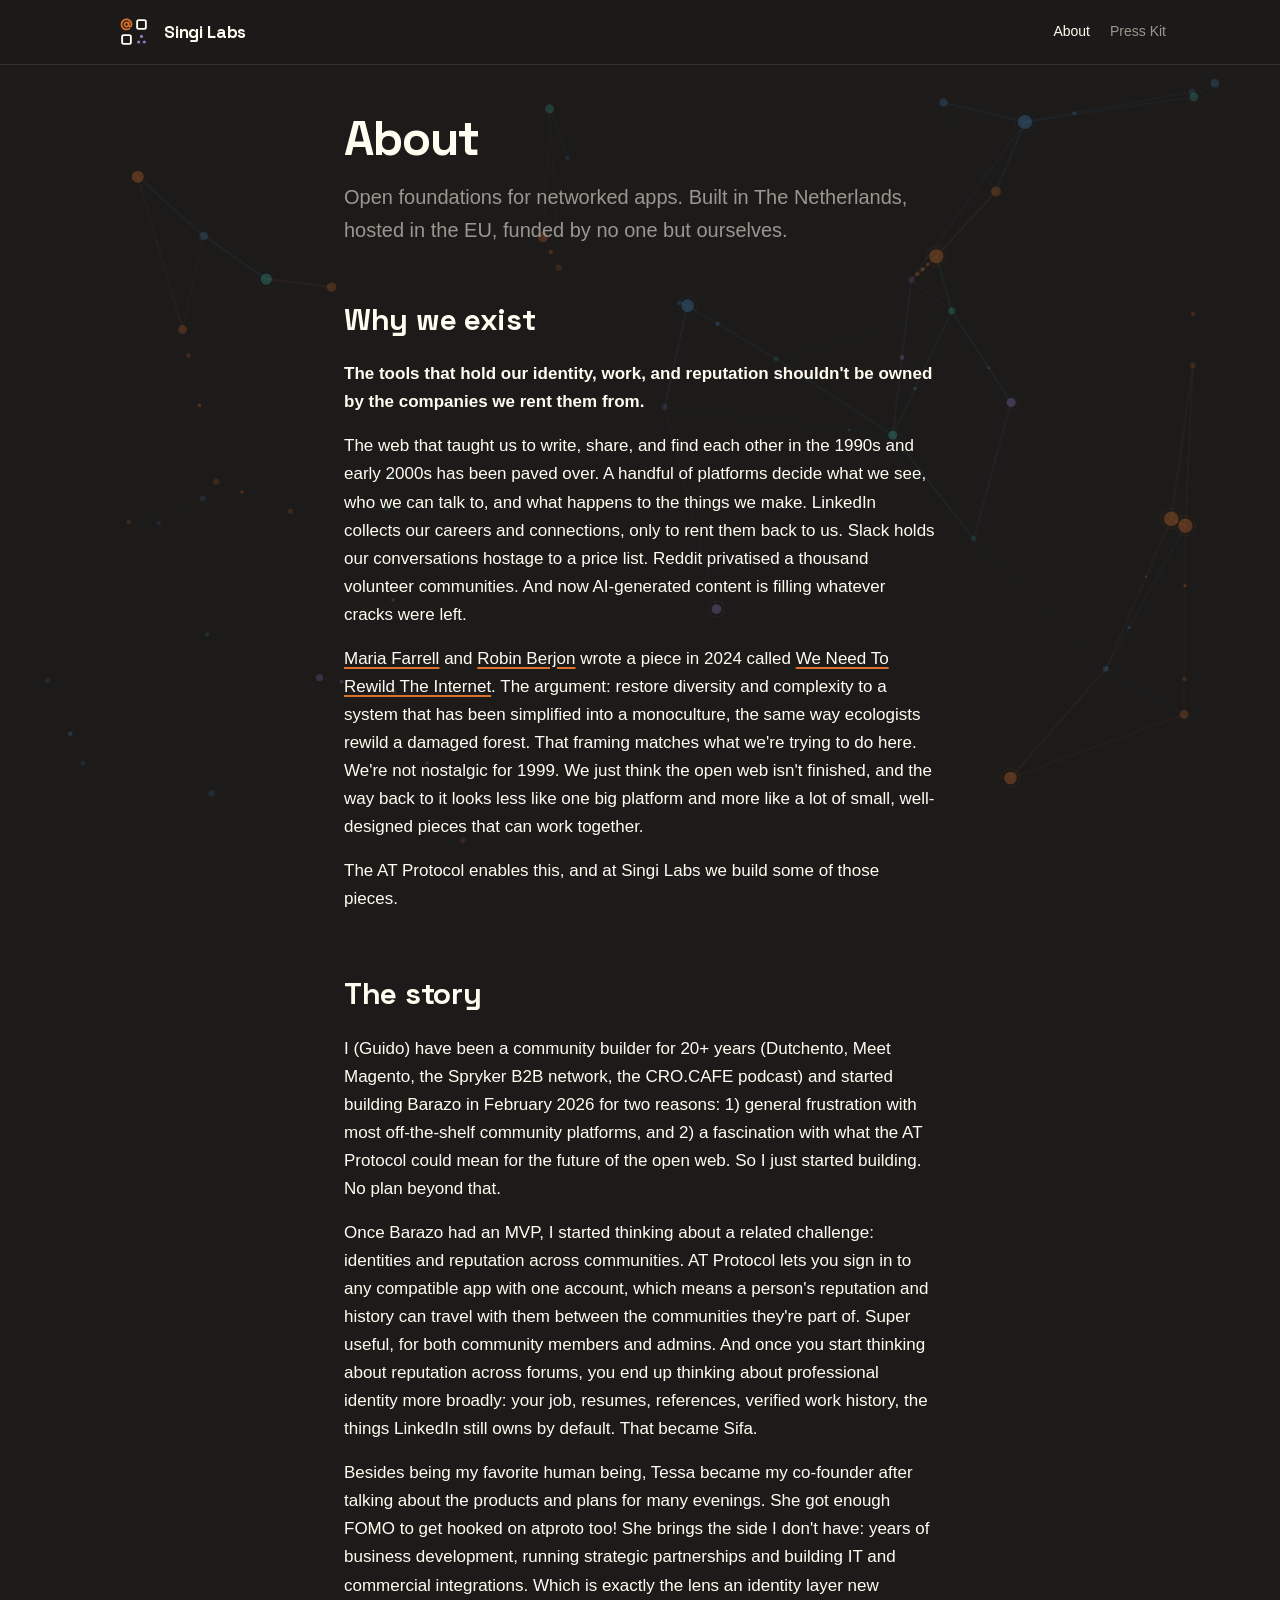
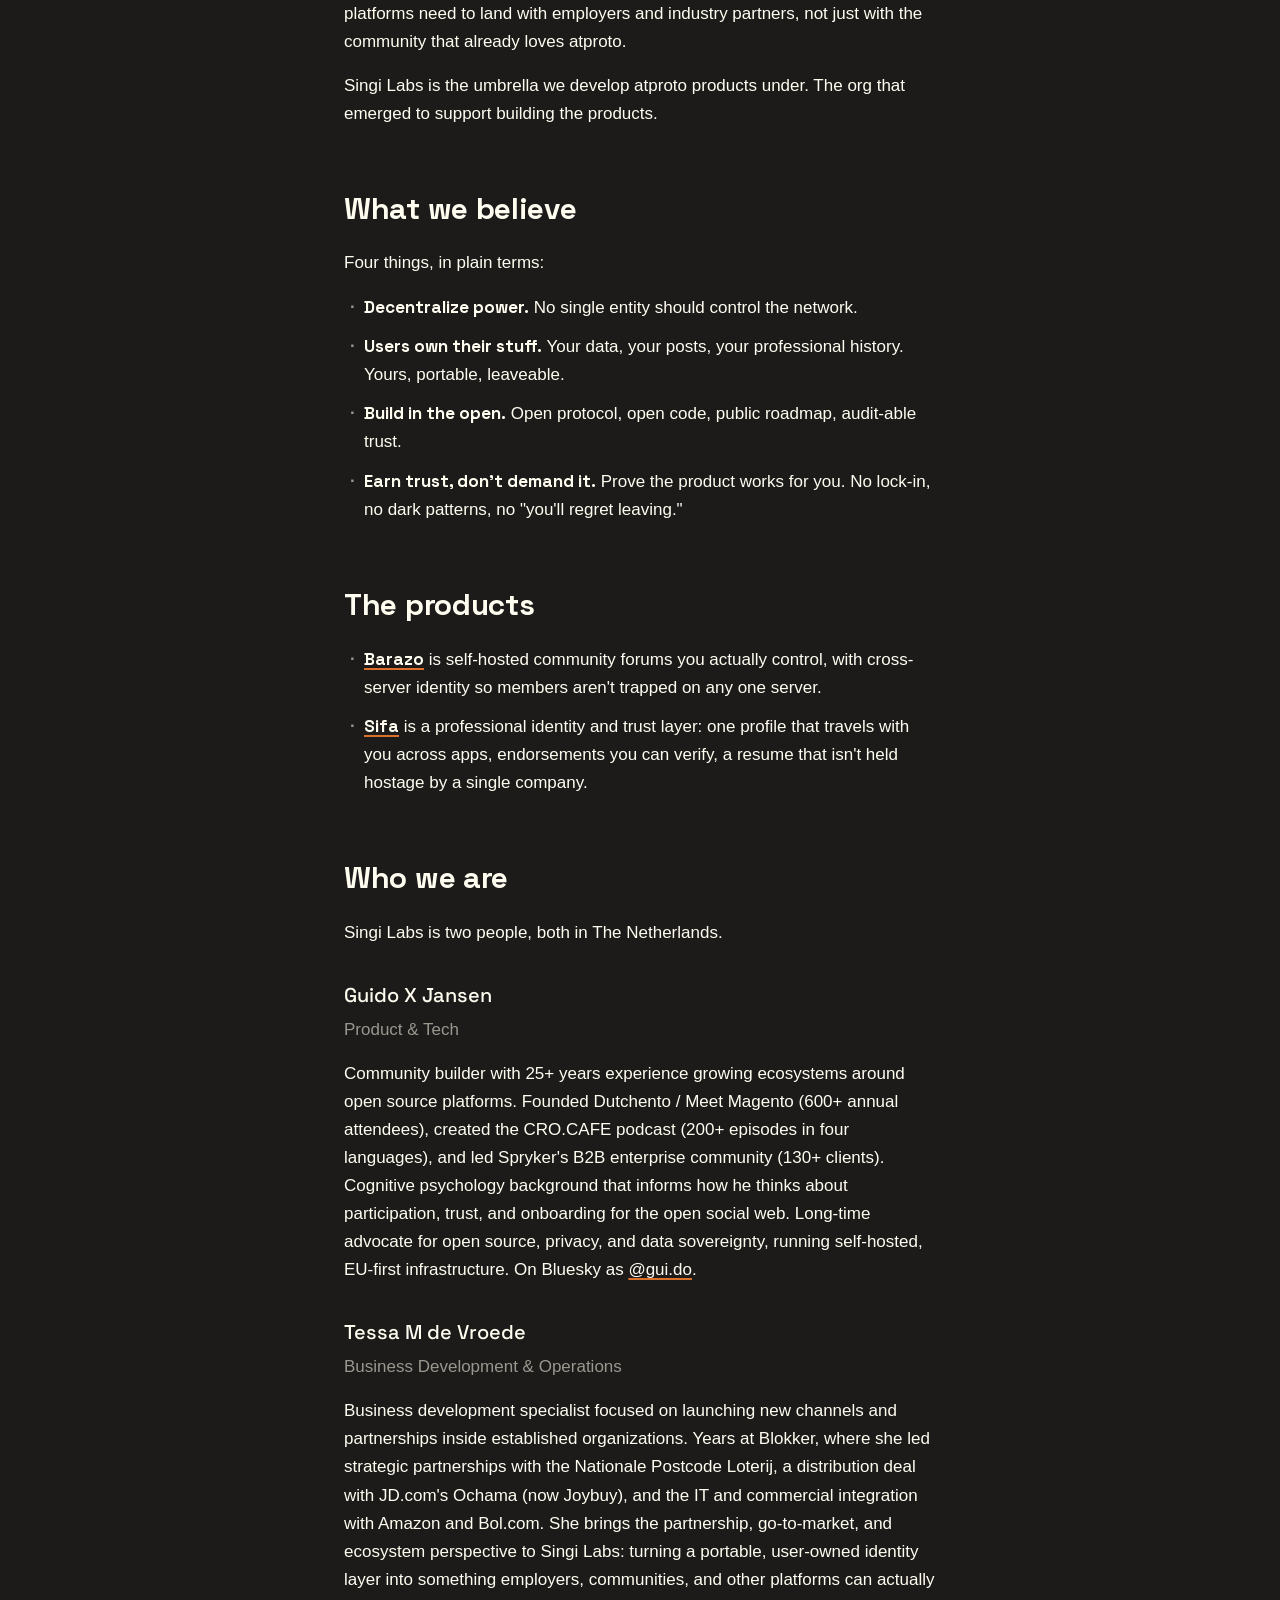
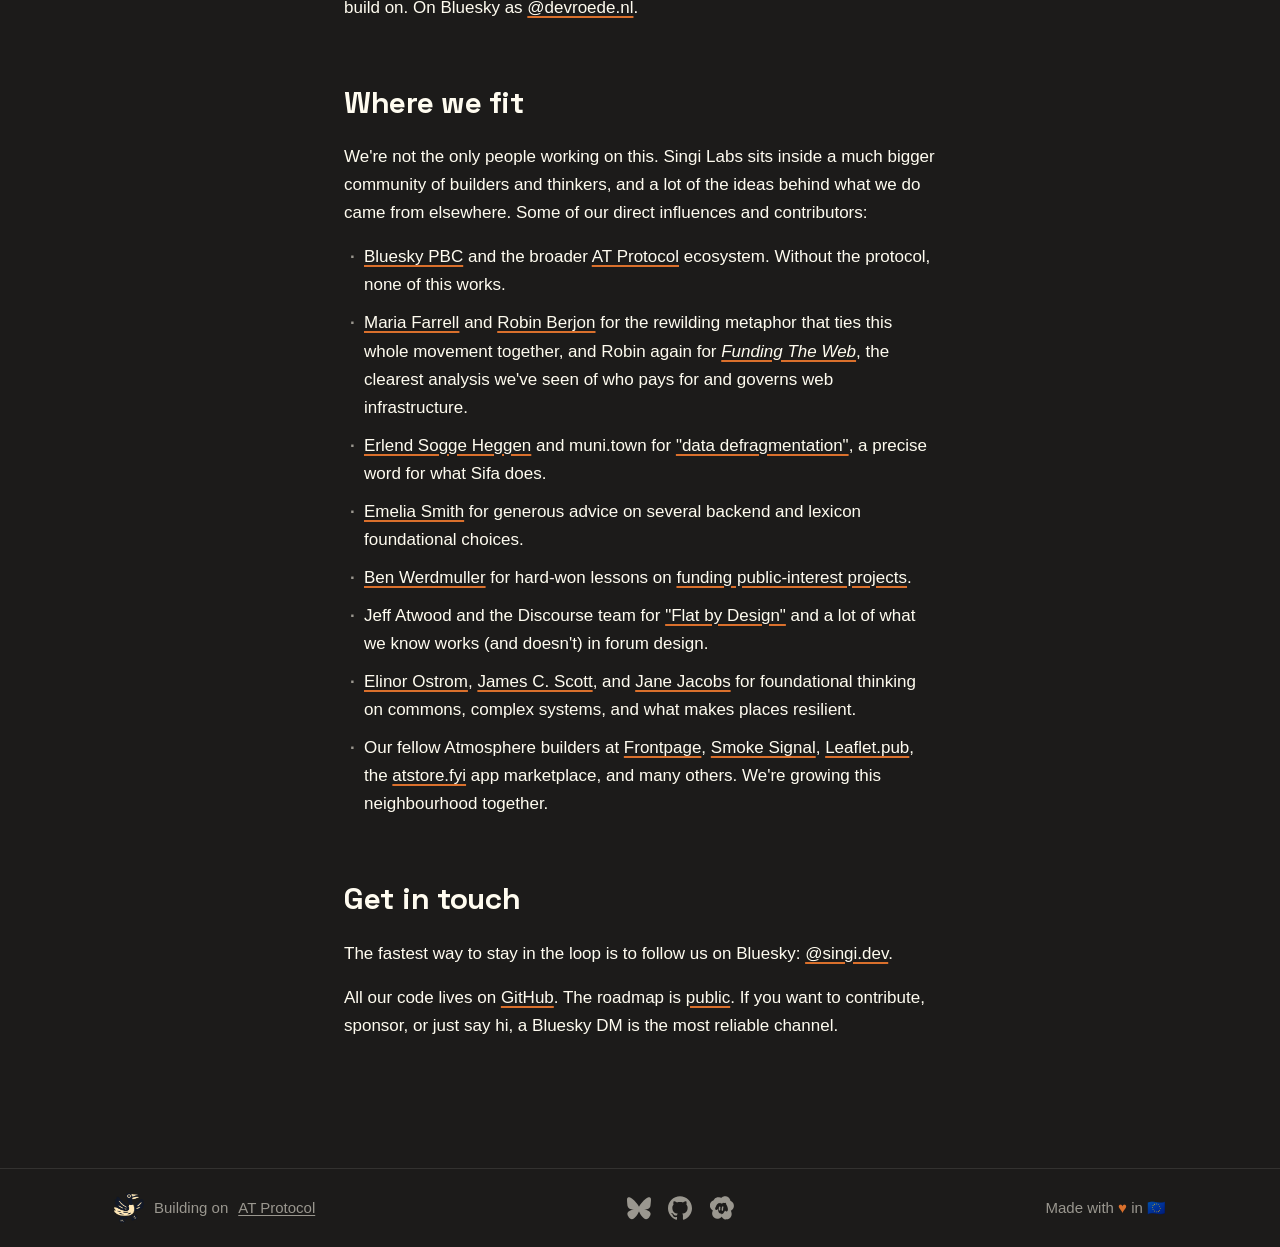
==== commit 5737ef71: "feat(about): add company purpose line, capitalize The Netherlands - Lead 'Why we exist' with the pur" ====
--- a/about/index.html
+++ b/about/index.html
@@ -5,9 +5,9 @@
     <meta name="viewport" content="width=device-width, initial-scale=1.0">
     <link rel="canonical" href="https://singi.dev/about/">
     <title>About | Singi Labs</title>
-    <meta name="description" content="Singi Labs is two co-founders in the Netherlands building open foundations for networked apps on the AT Protocol. Home of Barazo Forums and Sifa ID.">
+    <meta name="description" content="Singi Labs is two co-founders in The Netherlands building open foundations for networked apps on the AT Protocol. Home of Barazo Forums and Sifa ID.">
     <meta property="og:title" content="About | Singi Labs">
-    <meta property="og:description" content="Singi Labs is two co-founders in the Netherlands building open foundations for networked apps on the AT Protocol.">
+    <meta property="og:description" content="Singi Labs is two co-founders in The Netherlands building open foundations for networked apps on the AT Protocol.">
     <meta property="og:type" content="website">
     <meta property="og:url" content="https://singi.dev/about/">
     <meta property="og:image" content="https://singi.dev/og-image.png">
@@ -15,7 +15,7 @@
     <meta property="og:image:height" content="630">
     <meta name="twitter:card" content="summary_large_image">
     <meta name="twitter:title" content="About | Singi Labs">
-    <meta name="twitter:description" content="Singi Labs is two co-founders in the Netherlands building open foundations for networked apps on the AT Protocol.">
+    <meta name="twitter:description" content="Singi Labs is two co-founders in The Netherlands building open foundations for networked apps on the AT Protocol.">
     <meta name="twitter:image" content="https://singi.dev/og-image.png">
     <script defer src="https://u.a11y.nl/script.js" data-website-id="e3b70b96-e433-45f8-bfab-9496f66c572d"></script>
     <link rel="icon" href="/favicon.svg">
@@ -212,10 +212,11 @@
 
     <main class="container" id="main">
         <h1>About</h1>
-        <p class="lead">Open foundations for networked apps. Built in the Netherlands, hosted in the EU, funded by no one but ourselves.</p>
+        <p class="lead">Open foundations for networked apps. Built in The Netherlands, hosted in the EU, funded by no one but ourselves.</p>
 
         <section class="prose">
             <h2>Why we exist</h2>
+            <p><strong>The tools that hold our identity, work, and reputation shouldn't be owned by the companies we rent them from.</strong></p>
             <p>The web that taught us to write, share, and find each other in the 1990s and early 2000s has been paved over. A handful of platforms decide what we see, who we can talk to, and what happens to the things we make. LinkedIn collects our careers and connections, only to rent them back to us. Slack holds our conversations hostage to a price list. Reddit privatised a thousand volunteer communities. And now AI-generated content is filling whatever cracks were left.</p>
             <p><a href="https://bsky.app/profile/mariafarrell.bsky.social">Maria Farrell</a> and <a href="https://bsky.app/profile/robin.berjon.com">Robin Berjon</a> wrote a piece in 2024 called <a href="https://www.noemamag.com/we-need-to-rewild-the-internet/">We Need To Rewild The Internet</a>. The argument: restore diversity and complexity to a system that has been simplified into a monoculture, the same way ecologists rewild a damaged forest. That framing matches what we're trying to do here. We're not nostalgic for 1999. We just think the open web isn't finished, and the way back to it looks less like one big platform and more like a lot of small, well-designed pieces that can work together.</p>
             <p>The AT Protocol enables this, and at Singi Labs we build some of those pieces.</p>
@@ -242,7 +243,7 @@
             </ul>
 
             <h2>Who we are</h2>
-            <p>Singi Labs is two people, both in the Netherlands.</p>
+            <p>Singi Labs is two people, both in The Netherlands.</p>
 
             <h3>Guido X Jansen</h3>
             <p class="bio-role">Product &amp; Tech</p>
--- a/styles/base.css
+++ b/styles/base.css
@@ -199,6 +199,8 @@
     font-weight: 700;
     font-size: 1.0625rem;
     letter-spacing: -0.01em;
+    white-space: nowrap;
+    flex-shrink: 0;
 }
 
 .site-lockup svg {
@@ -213,12 +215,34 @@
     gap: 1.25rem;
     font-family: 'iA Writer Quattro', sans-serif;
     font-size: 0.875rem;
+    flex-shrink: 0;
 }
 
 .site-nav a {
     color: var(--muted);
     text-decoration: none;
+    white-space: nowrap;
     transition: color 0.2s;
+}
+
+/* Keep the lockup + nav on one line on small phones. */
+@media (max-width: 520px) {
+    .site-header-inner {
+        gap: var(--space-sm);
+        padding: 0.625rem var(--page-pad);
+    }
+    .site-lockup {
+        gap: 8px;
+        font-size: 0.95rem;
+    }
+    .site-lockup svg {
+        width: 30px;
+        height: 30px;
+    }
+    .site-nav {
+        gap: 0.875rem;
+        font-size: 0.8125rem;
+    }
 }
 
 .site-nav a:hover,
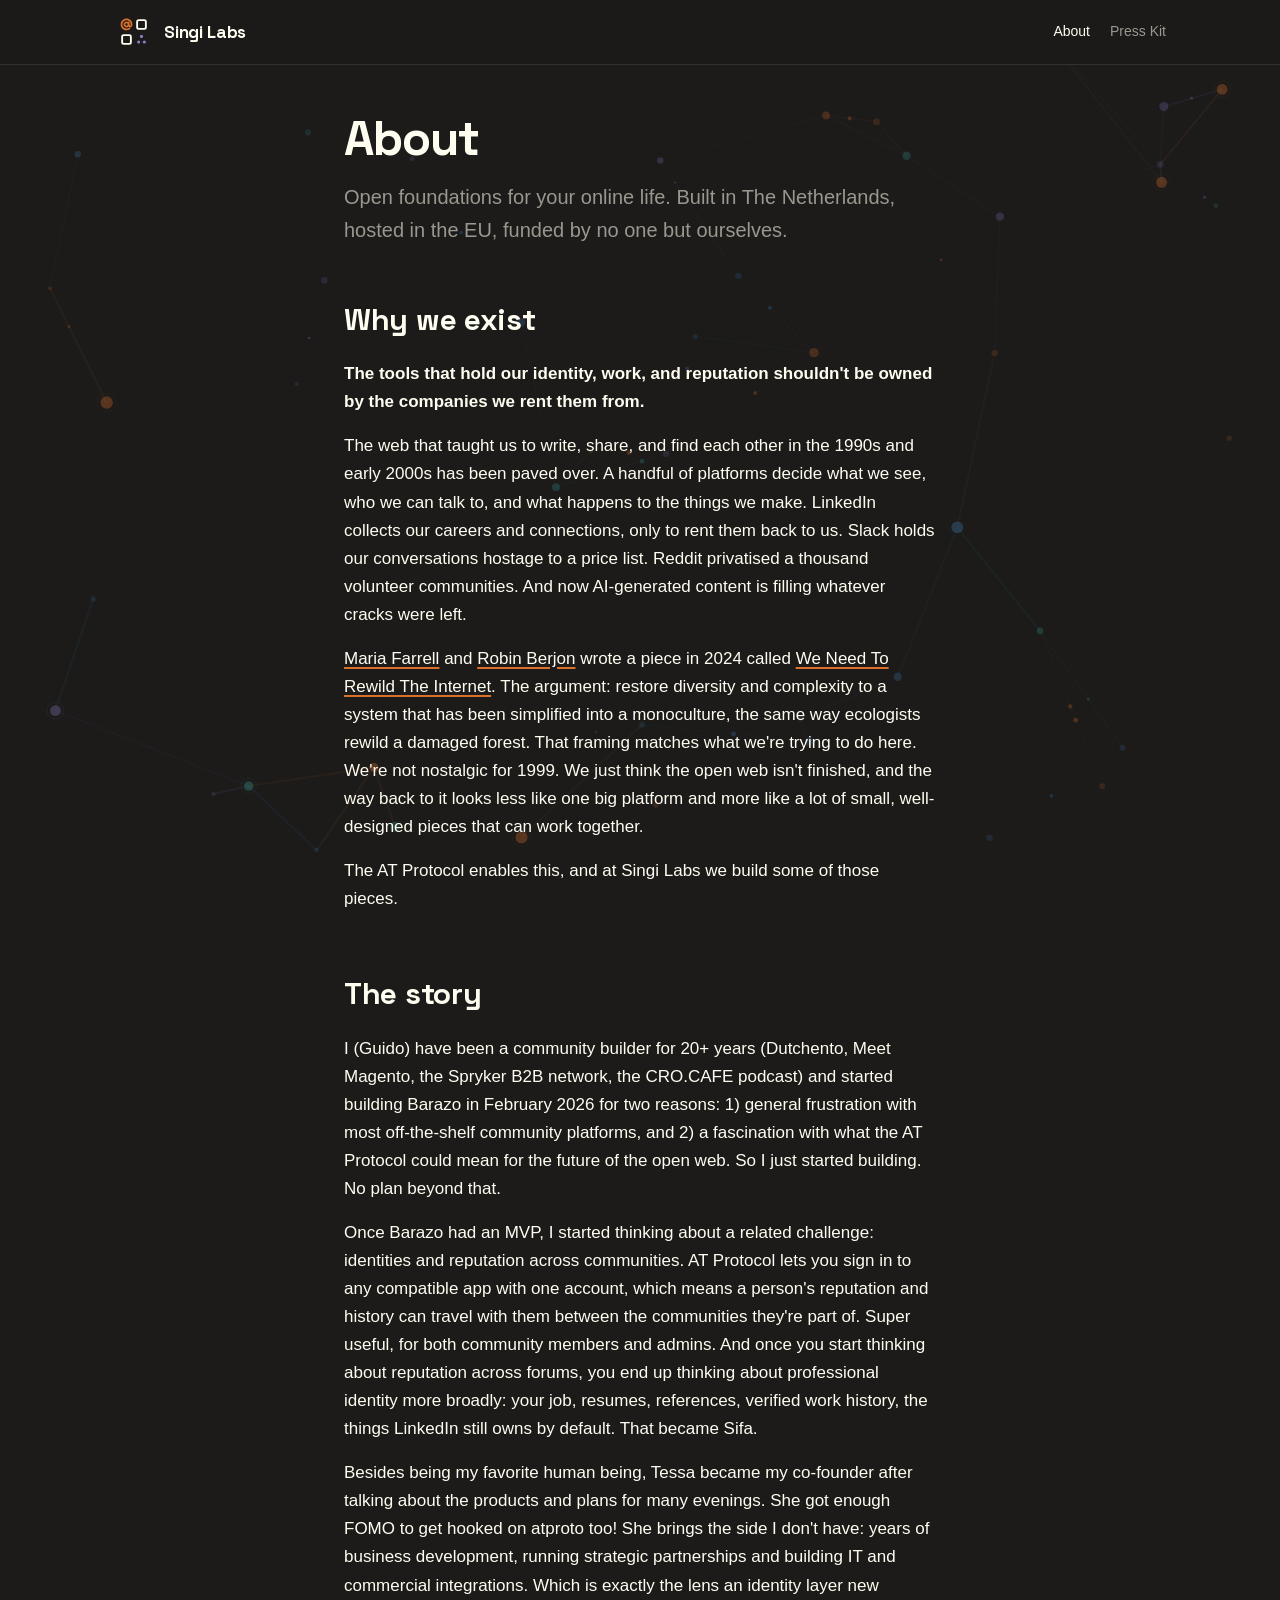
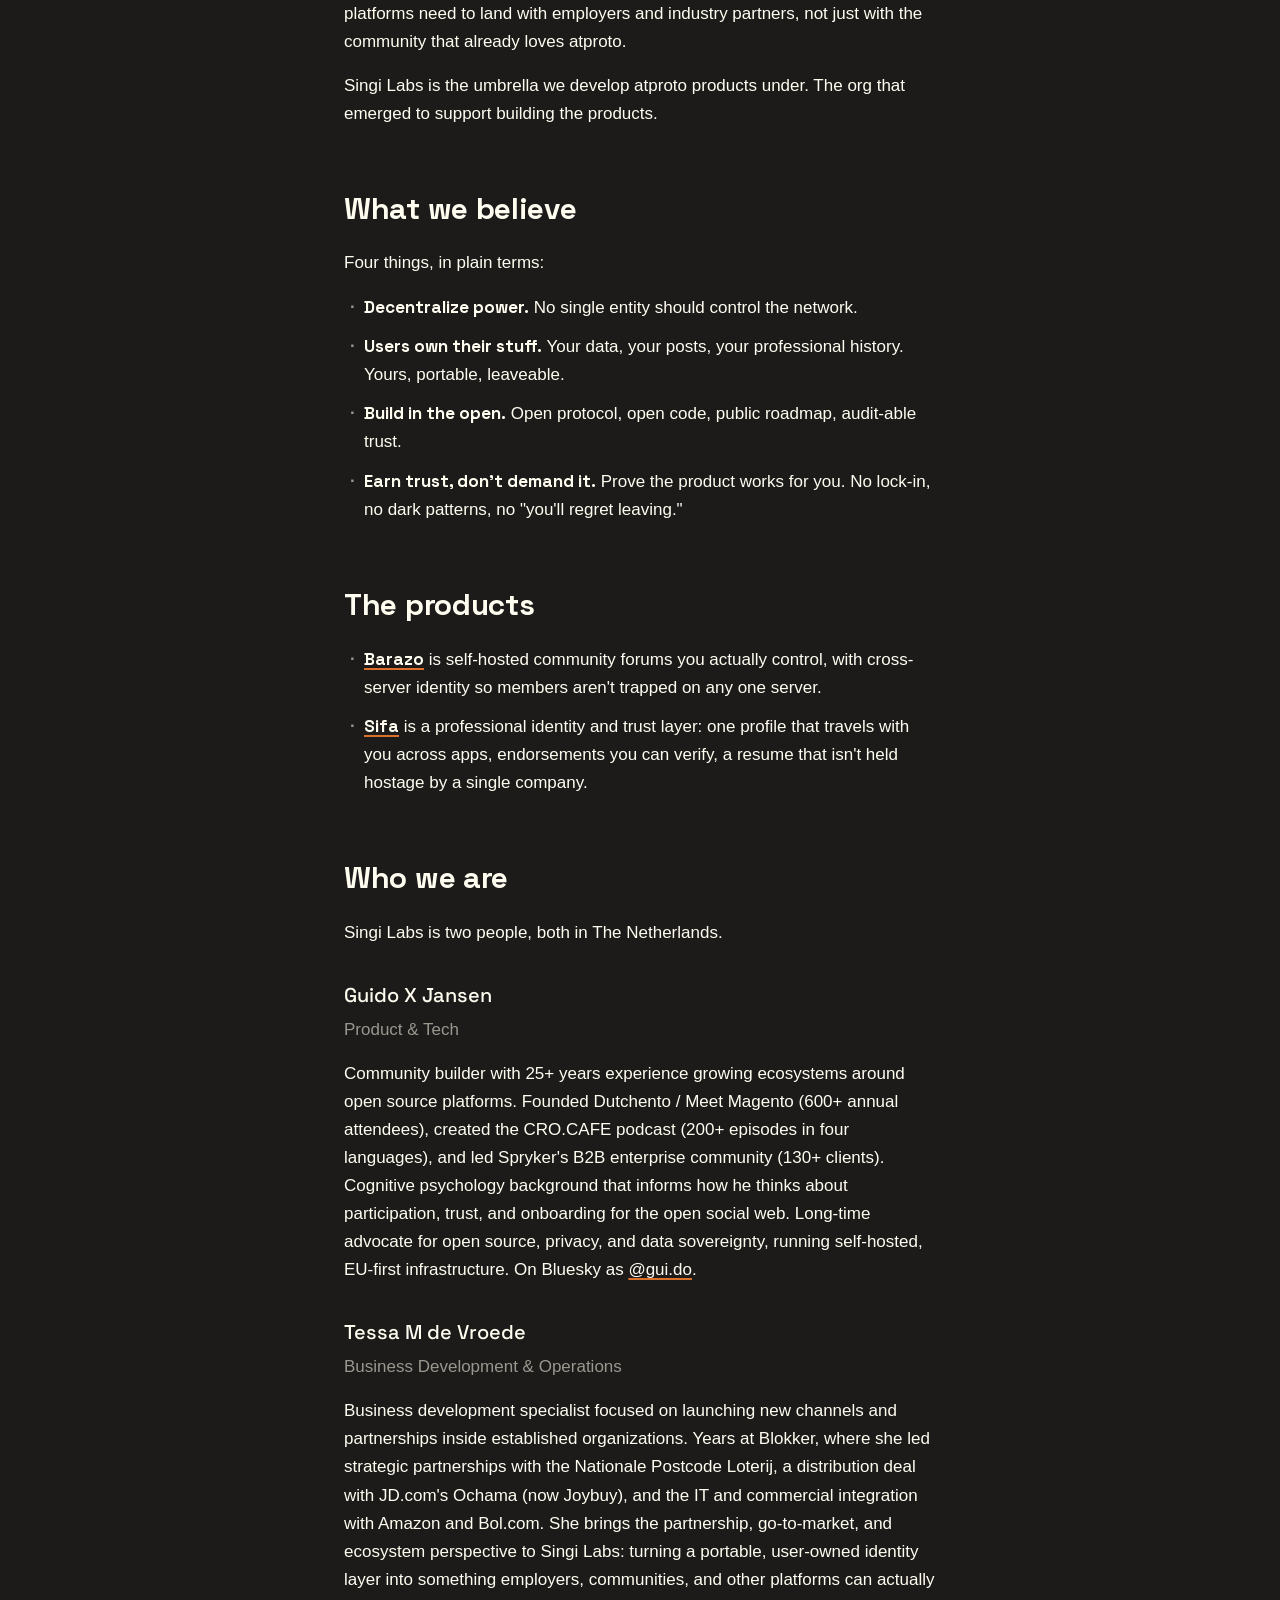
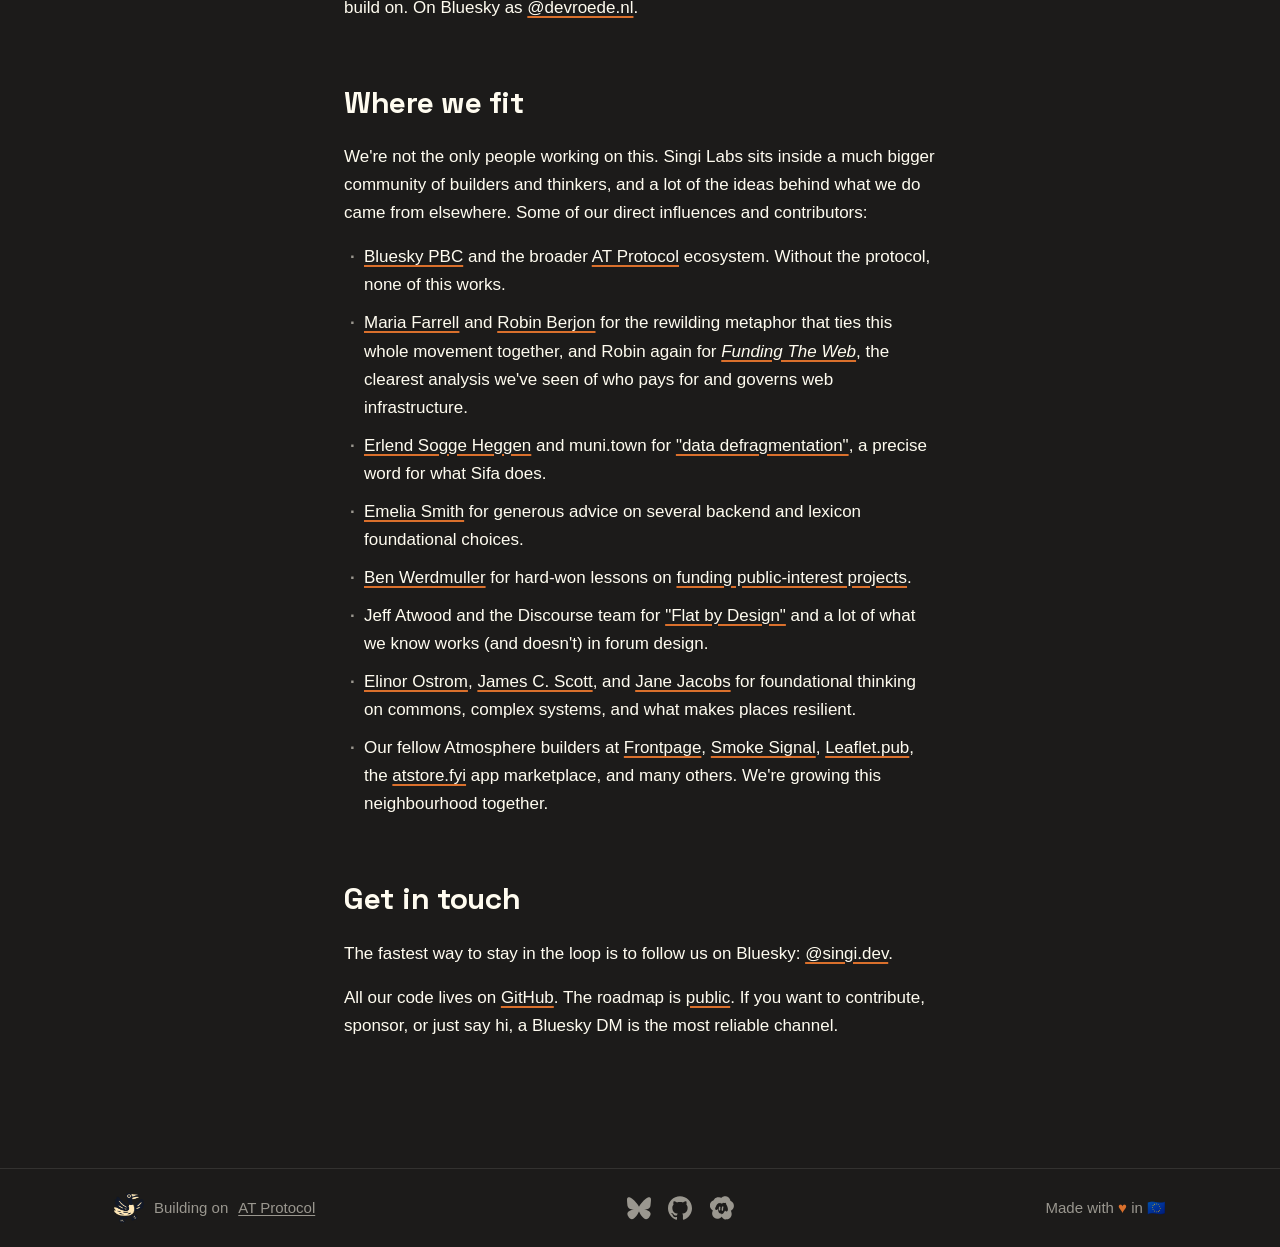
==== commit f15a3995: "copy: retagline to "Open foundations for your online life" Move the org tagline off the stack-layer-" ====
--- a/about/index.html
+++ b/about/index.html
@@ -5,9 +5,9 @@
     <meta name="viewport" content="width=device-width, initial-scale=1.0">
     <link rel="canonical" href="https://singi.dev/about/">
     <title>About | Singi Labs</title>
-    <meta name="description" content="Singi Labs is two co-founders in The Netherlands building open foundations for networked apps on the AT Protocol. Home of Barazo Forums and Sifa ID.">
+    <meta name="description" content="Singi Labs is two co-founders in The Netherlands building open foundations for your online life, on AT Protocol. Home of Barazo Forums and Sifa ID.">
     <meta property="og:title" content="About | Singi Labs">
-    <meta property="og:description" content="Singi Labs is two co-founders in The Netherlands building open foundations for networked apps on the AT Protocol.">
+    <meta property="og:description" content="Singi Labs is two co-founders in The Netherlands building open foundations for your online life, on AT Protocol.">
     <meta property="og:type" content="website">
     <meta property="og:url" content="https://singi.dev/about/">
     <meta property="og:image" content="https://singi.dev/og-image.png">
@@ -15,7 +15,7 @@
     <meta property="og:image:height" content="630">
     <meta name="twitter:card" content="summary_large_image">
     <meta name="twitter:title" content="About | Singi Labs">
-    <meta name="twitter:description" content="Singi Labs is two co-founders in The Netherlands building open foundations for networked apps on the AT Protocol.">
+    <meta name="twitter:description" content="Singi Labs is two co-founders in The Netherlands building open foundations for your online life, on AT Protocol.">
     <meta name="twitter:image" content="https://singi.dev/og-image.png">
     <script defer src="https://u.a11y.nl/script.js" data-website-id="e3b70b96-e433-45f8-bfab-9496f66c572d"></script>
     <link rel="icon" href="/favicon.svg">
@@ -176,7 +176,7 @@
         "name": "Singi Labs",
         "url": "https://singi.dev",
         "logo": "https://singi.dev/favicon.svg",
-        "description": "Open source foundations for networked apps on the AT Protocol.",
+        "description": "Open source foundations for your online life.",
         "sameAs": [
             "https://github.com/singi-labs",
             "https://bsky.app/profile/singi.dev"
@@ -212,7 +212,7 @@
 
     <main class="container" id="main">
         <h1>About</h1>
-        <p class="lead">Open foundations for networked apps. Built in The Netherlands, hosted in the EU, funded by no one but ourselves.</p>
+        <p class="lead">Open foundations for your online life. Built in The Netherlands, hosted in the EU, funded by no one but ourselves.</p>
 
         <section class="prose">
             <h2>Why we exist</h2>
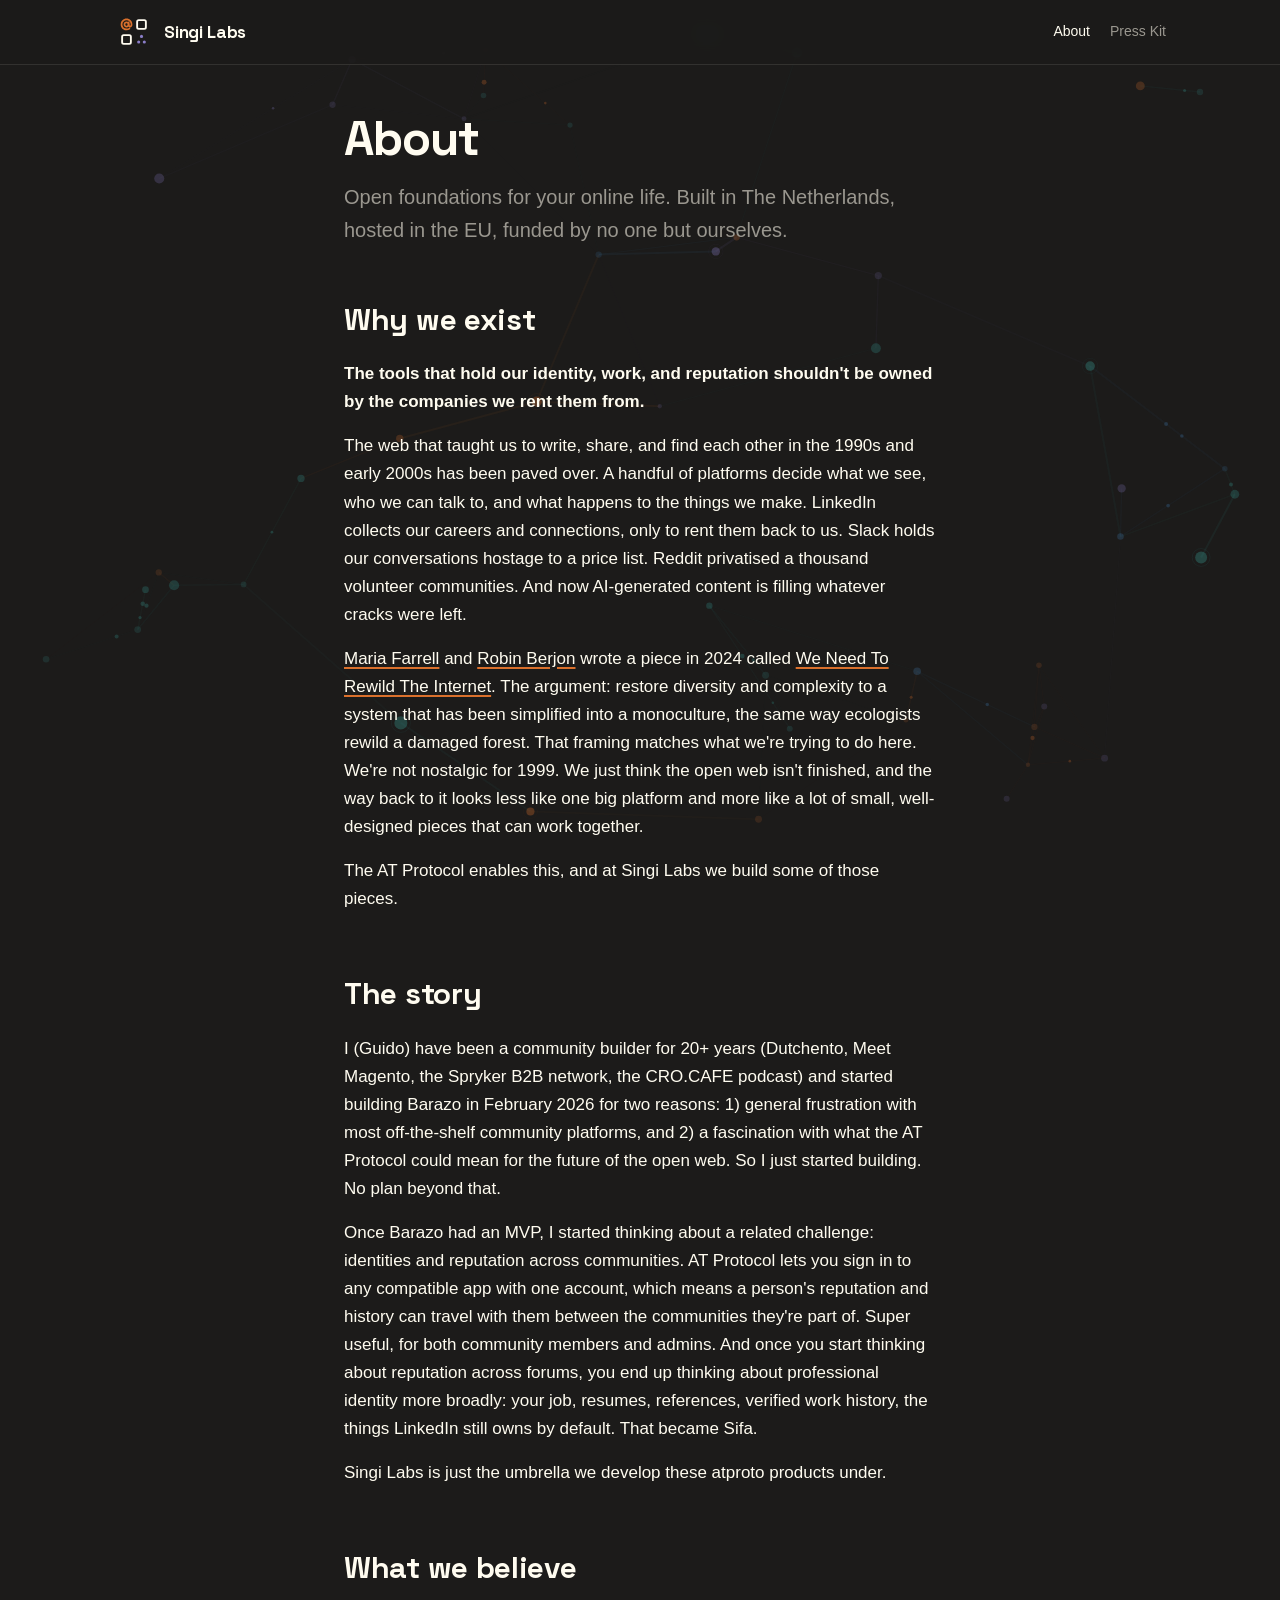
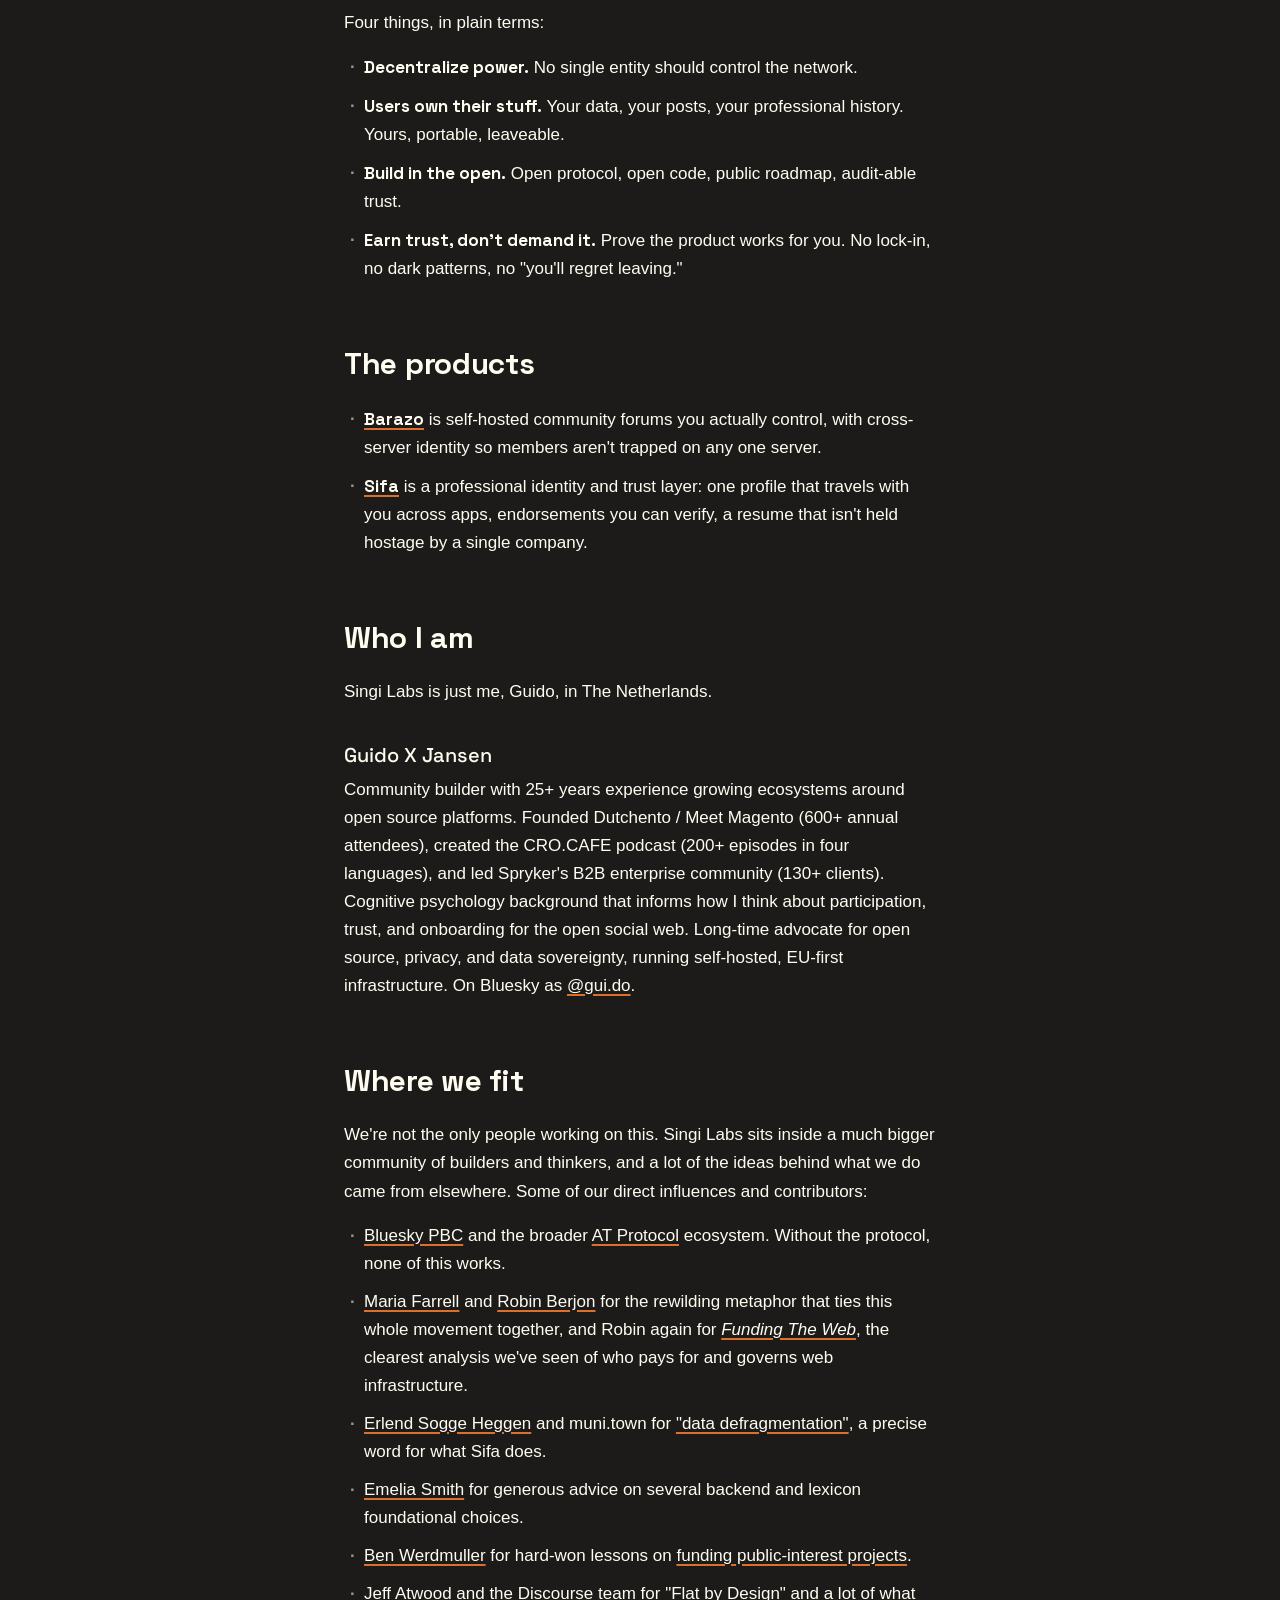
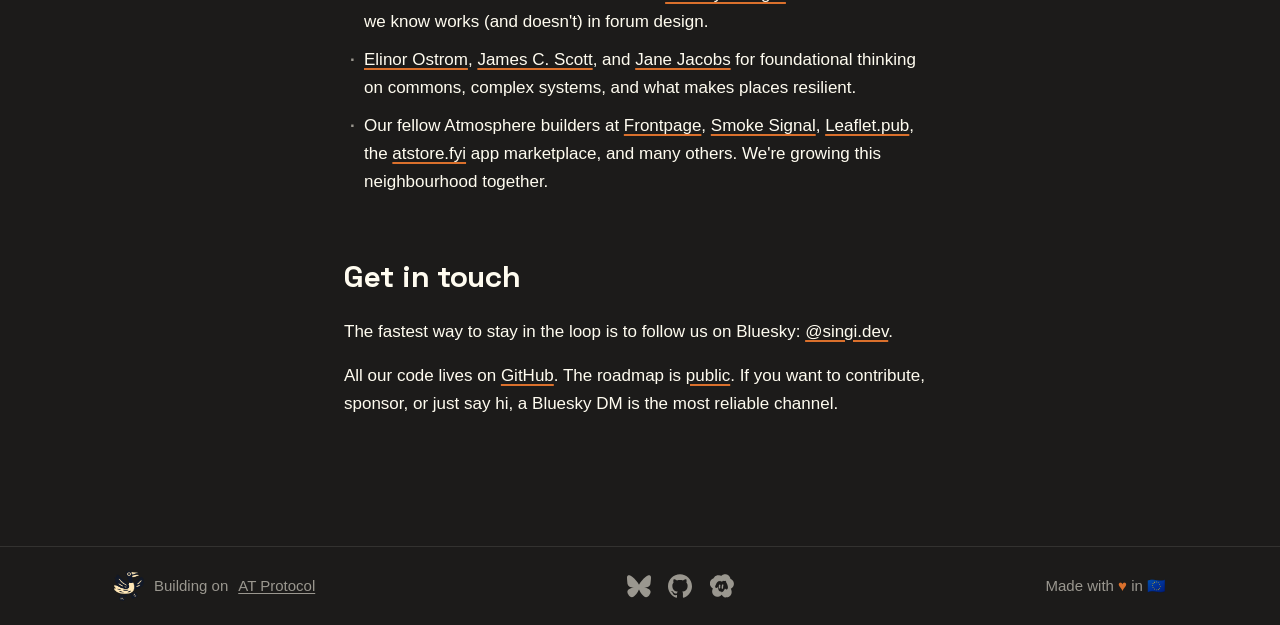
==== commit f9954991: "copy: update the about page and press bylines" ====
--- a/about/index.html
+++ b/about/index.html
@@ -5,9 +5,9 @@
     <meta name="viewport" content="width=device-width, initial-scale=1.0">
     <link rel="canonical" href="https://singi.dev/about/">
     <title>About | Singi Labs</title>
-    <meta name="description" content="Singi Labs is two co-founders in The Netherlands building open foundations for your online life, on AT Protocol. Home of Barazo Forums and Sifa ID.">
+    <meta name="description" content="Singi Labs is one person in The Netherlands building open foundations for your online life, on AT Protocol. Home of Barazo Forums and Sifa ID.">
     <meta property="og:title" content="About | Singi Labs">
-    <meta property="og:description" content="Singi Labs is two co-founders in The Netherlands building open foundations for your online life, on AT Protocol.">
+    <meta property="og:description" content="Singi Labs is one person in The Netherlands building open foundations for your online life, on AT Protocol.">
     <meta property="og:type" content="website">
     <meta property="og:url" content="https://singi.dev/about/">
     <meta property="og:image" content="https://singi.dev/og-image.png">
@@ -15,7 +15,7 @@
     <meta property="og:image:height" content="630">
     <meta name="twitter:card" content="summary_large_image">
     <meta name="twitter:title" content="About | Singi Labs">
-    <meta name="twitter:description" content="Singi Labs is two co-founders in The Netherlands building open foundations for your online life, on AT Protocol.">
+    <meta name="twitter:description" content="Singi Labs is one person in The Netherlands building open foundations for your online life, on AT Protocol.">
     <meta name="twitter:image" content="https://singi.dev/og-image.png">
     <script defer src="https://u.a11y.nl/script.js" data-website-id="e3b70b96-e433-45f8-bfab-9496f66c572d"></script>
     <link rel="icon" href="/favicon.svg">
@@ -67,12 +67,6 @@
             font-weight: 500;
             margin-top: 2rem;
             margin-bottom: 0.25rem;
-        }
-
-        .bio-role {
-            color: var(--muted);
-            font-size: 0.875rem;
-            margin-bottom: 0.75rem;
         }
 
         .prose p {
@@ -224,8 +218,7 @@
             <h2>The story</h2>
             <p>I (Guido) have been a community builder for 20+ years (Dutchento, Meet Magento, the Spryker B2B network, the CRO.CAFE podcast) and started building Barazo in February 2026 for two reasons: 1) general frustration with most off-the-shelf community platforms, and 2) a fascination with what the AT Protocol could mean for the future of the open web. So I just started building. No plan beyond that.</p>
             <p>Once Barazo had an MVP, I started thinking about a related challenge: identities and reputation across communities. AT Protocol lets you sign in to any compatible app with one account, which means a person's reputation and history can travel with them between the communities they're part of. Super useful, for both community members and admins. And once you start thinking about reputation across forums, you end up thinking about professional identity more broadly: your job, resumes, references, verified work history, the things LinkedIn still owns by default. That became Sifa.</p>
-            <p>Besides being my favorite human being, Tessa became my co-founder after talking about the products and plans for many evenings. She got enough FOMO to get hooked on atproto too! She brings the side I don't have: years of business development, running strategic partnerships and building IT and commercial integrations. Which is exactly the lens an identity layer new platforms need to land with employers and industry partners, not just with the community that already loves atproto.</p>
-            <p>Singi Labs is the umbrella we develop atproto products under. The org that emerged to support building the products.</p>
+            <p>Singi Labs is just the umbrella we develop these atproto products under.</p>
 
             <h2>What we believe</h2>
             <p>Four things, in plain terms:</p>
@@ -242,16 +235,11 @@
                 <li><a class="product-link product-link--sifa" href="https://sifa.id">Sifa</a> is a professional identity and trust layer: one profile that travels with you across apps, endorsements you can verify, a resume that isn't held hostage by a single company.</li>
             </ul>
 
-            <h2>Who we are</h2>
-            <p>Singi Labs is two people, both in The Netherlands.</p>
+            <h2>Who I am</h2>
+            <p>Singi Labs is just me, Guido, in The Netherlands.</p>
 
             <h3>Guido X Jansen</h3>
-            <p class="bio-role">Product &amp; Tech</p>
-            <p>Community builder with 25+ years experience growing ecosystems around open source platforms. Founded Dutchento / Meet Magento (600+ annual attendees), created the CRO.CAFE podcast (200+ episodes in four languages), and led Spryker's B2B enterprise community (130+ clients). Cognitive psychology background that informs how he thinks about participation, trust, and onboarding for the open social web. Long-time advocate for open source, privacy, and data sovereignty, running self-hosted, EU-first infrastructure. On Bluesky as <a href="https://bsky.app/profile/gui.do">@gui.do</a>.</p>
-
-            <h3>Tessa M de Vroede</h3>
-            <p class="bio-role">Business Development &amp; Operations</p>
-            <p>Business development specialist focused on launching new channels and partnerships inside established organizations. Years at Blokker, where she led strategic partnerships with the Nationale Postcode Loterij, a distribution deal with JD.com's Ochama (now Joybuy), and the IT and commercial integration with Amazon and Bol.com. She brings the partnership, go-to-market, and ecosystem perspective to Singi Labs: turning a portable, user-owned identity layer into something employers, communities, and other platforms can actually build on. On Bluesky as <a href="https://bsky.app/profile/devroede.nl">@devroede.nl</a>.</p>
+            <p>Community builder with 25+ years experience growing ecosystems around open source platforms. Founded Dutchento / Meet Magento (600+ annual attendees), created the CRO.CAFE podcast (200+ episodes in four languages), and led Spryker's B2B enterprise community (130+ clients). Cognitive psychology background that informs how I think about participation, trust, and onboarding for the open social web. Long-time advocate for open source, privacy, and data sovereignty, running self-hosted, EU-first infrastructure. On Bluesky as <a href="https://bsky.app/profile/gui.do">@gui.do</a>.</p>
 
             <h2>Where we fit</h2>
             <p>We're not the only people working on this. Singi Labs sits inside a much bigger community of builders and thinkers, and a lot of the ideas behind what we do came from elsewhere. Some of our direct influences and contributors:</p>
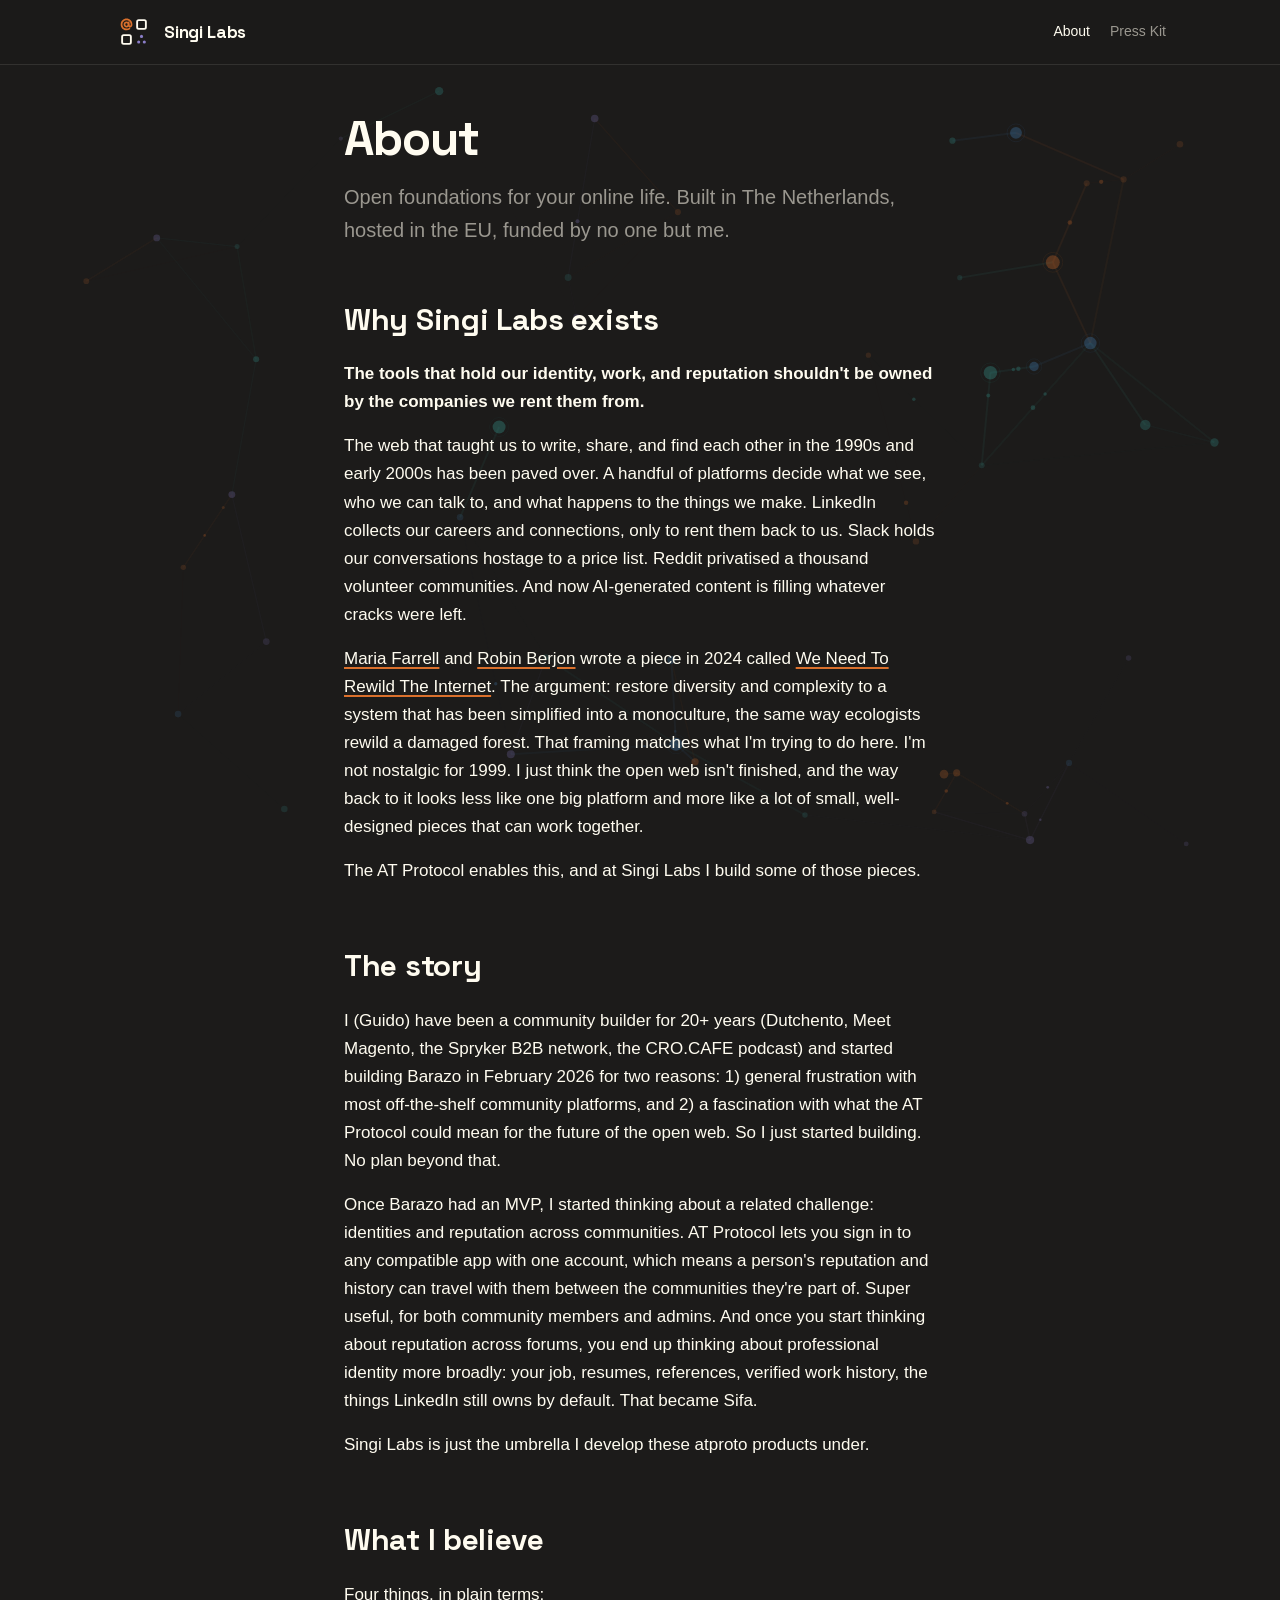
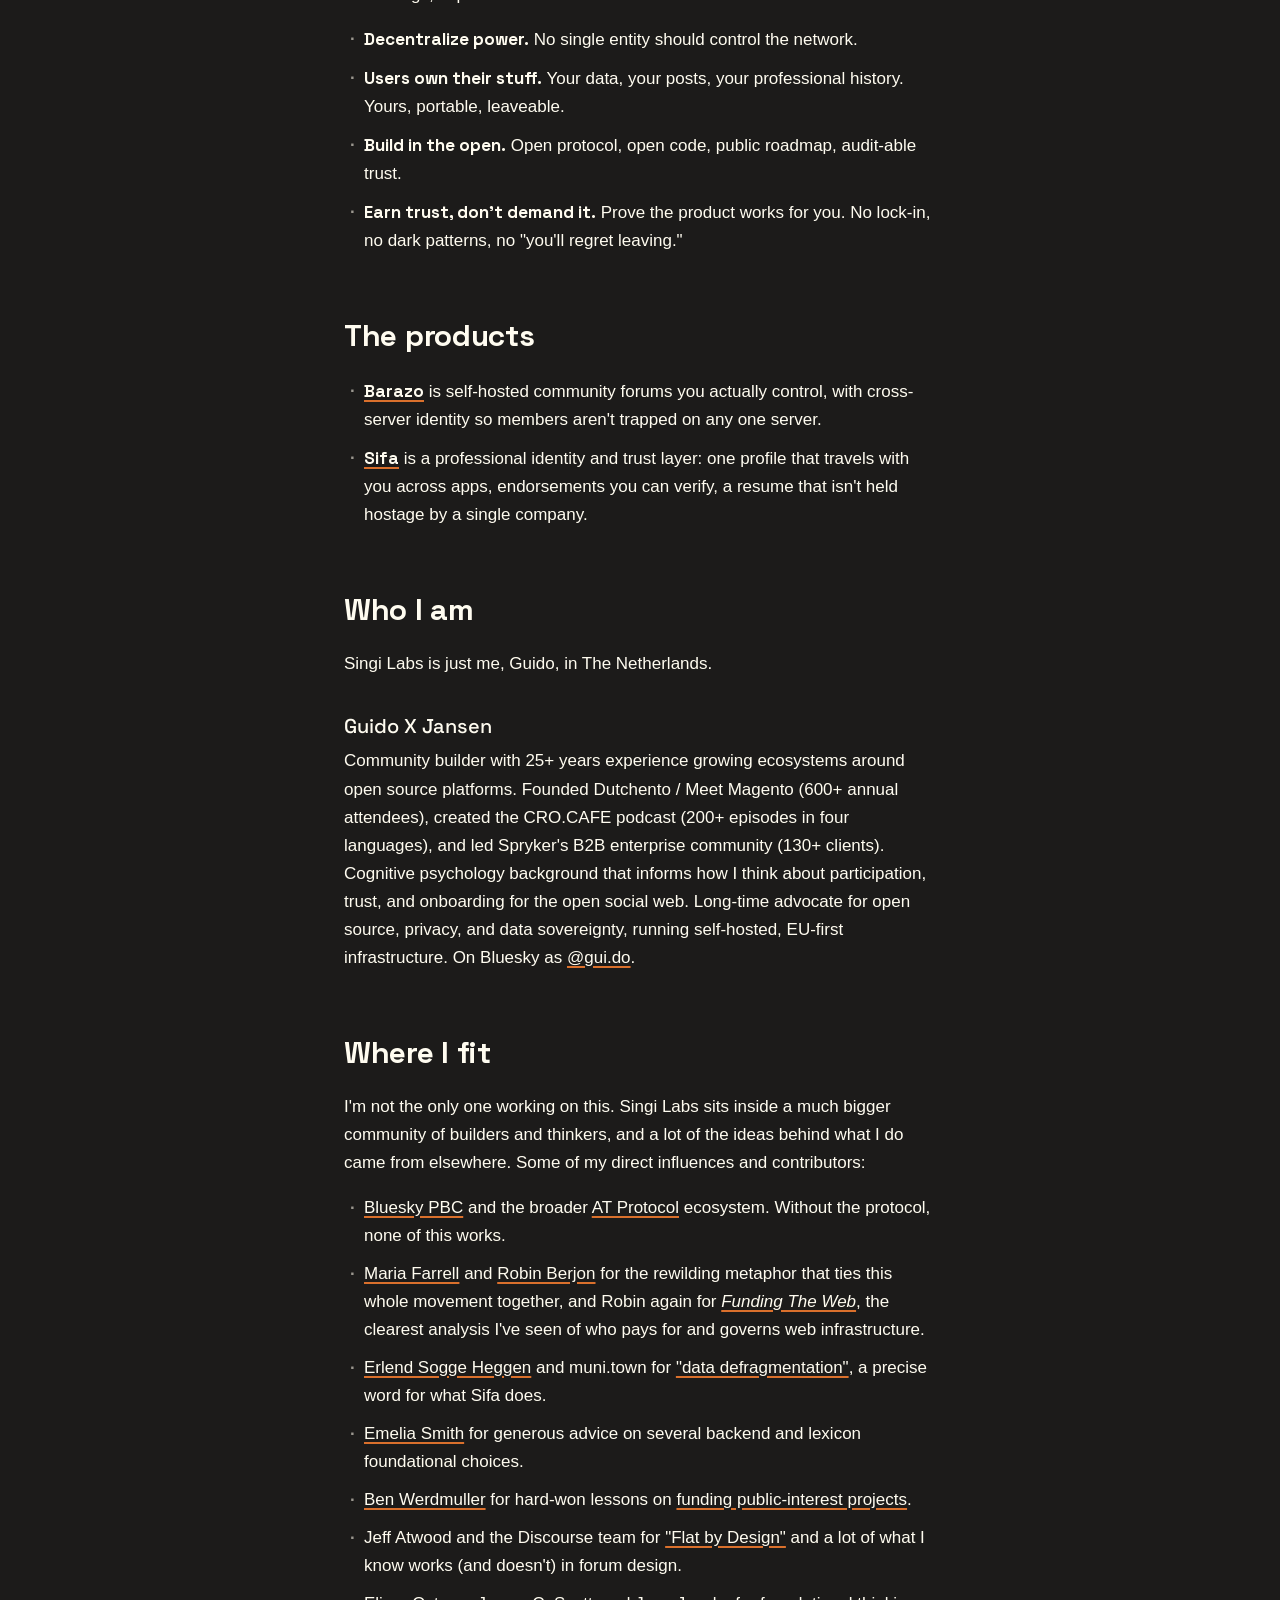
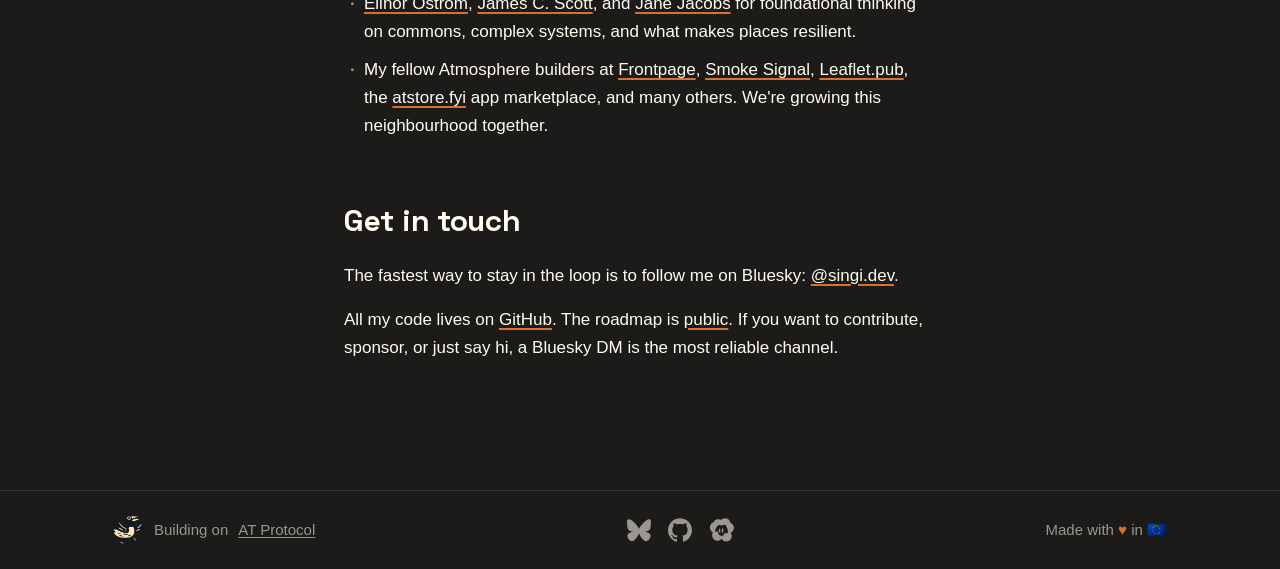
==== commit 8e87a630: "copy: use consistent first-person voice on the about page Singi Labs is a solo project, so the about" ====
--- a/about/index.html
+++ b/about/index.html
@@ -206,21 +206,21 @@
 
     <main class="container" id="main">
         <h1>About</h1>
-        <p class="lead">Open foundations for your online life. Built in The Netherlands, hosted in the EU, funded by no one but ourselves.</p>
+        <p class="lead">Open foundations for your online life. Built in The Netherlands, hosted in the EU, funded by no one but me.</p>
 
         <section class="prose">
-            <h2>Why we exist</h2>
+            <h2>Why Singi Labs exists</h2>
             <p><strong>The tools that hold our identity, work, and reputation shouldn't be owned by the companies we rent them from.</strong></p>
             <p>The web that taught us to write, share, and find each other in the 1990s and early 2000s has been paved over. A handful of platforms decide what we see, who we can talk to, and what happens to the things we make. LinkedIn collects our careers and connections, only to rent them back to us. Slack holds our conversations hostage to a price list. Reddit privatised a thousand volunteer communities. And now AI-generated content is filling whatever cracks were left.</p>
-            <p><a href="https://bsky.app/profile/mariafarrell.bsky.social">Maria Farrell</a> and <a href="https://bsky.app/profile/robin.berjon.com">Robin Berjon</a> wrote a piece in 2024 called <a href="https://www.noemamag.com/we-need-to-rewild-the-internet/">We Need To Rewild The Internet</a>. The argument: restore diversity and complexity to a system that has been simplified into a monoculture, the same way ecologists rewild a damaged forest. That framing matches what we're trying to do here. We're not nostalgic for 1999. We just think the open web isn't finished, and the way back to it looks less like one big platform and more like a lot of small, well-designed pieces that can work together.</p>
-            <p>The AT Protocol enables this, and at Singi Labs we build some of those pieces.</p>
+            <p><a href="https://bsky.app/profile/mariafarrell.bsky.social">Maria Farrell</a> and <a href="https://bsky.app/profile/robin.berjon.com">Robin Berjon</a> wrote a piece in 2024 called <a href="https://www.noemamag.com/we-need-to-rewild-the-internet/">We Need To Rewild The Internet</a>. The argument: restore diversity and complexity to a system that has been simplified into a monoculture, the same way ecologists rewild a damaged forest. That framing matches what I'm trying to do here. I'm not nostalgic for 1999. I just think the open web isn't finished, and the way back to it looks less like one big platform and more like a lot of small, well-designed pieces that can work together.</p>
+            <p>The AT Protocol enables this, and at Singi Labs I build some of those pieces.</p>
 
             <h2>The story</h2>
             <p>I (Guido) have been a community builder for 20+ years (Dutchento, Meet Magento, the Spryker B2B network, the CRO.CAFE podcast) and started building Barazo in February 2026 for two reasons: 1) general frustration with most off-the-shelf community platforms, and 2) a fascination with what the AT Protocol could mean for the future of the open web. So I just started building. No plan beyond that.</p>
             <p>Once Barazo had an MVP, I started thinking about a related challenge: identities and reputation across communities. AT Protocol lets you sign in to any compatible app with one account, which means a person's reputation and history can travel with them between the communities they're part of. Super useful, for both community members and admins. And once you start thinking about reputation across forums, you end up thinking about professional identity more broadly: your job, resumes, references, verified work history, the things LinkedIn still owns by default. That became Sifa.</p>
-            <p>Singi Labs is just the umbrella we develop these atproto products under.</p>
-
-            <h2>What we believe</h2>
+            <p>Singi Labs is just the umbrella I develop these atproto products under.</p>
+
+            <h2>What I believe</h2>
             <p>Four things, in plain terms:</p>
             <ul class="beliefs">
                 <li><strong>Decentralize power.</strong> No single entity should control the network.</li>
@@ -241,22 +241,22 @@
             <h3>Guido X Jansen</h3>
             <p>Community builder with 25+ years experience growing ecosystems around open source platforms. Founded Dutchento / Meet Magento (600+ annual attendees), created the CRO.CAFE podcast (200+ episodes in four languages), and led Spryker's B2B enterprise community (130+ clients). Cognitive psychology background that informs how I think about participation, trust, and onboarding for the open social web. Long-time advocate for open source, privacy, and data sovereignty, running self-hosted, EU-first infrastructure. On Bluesky as <a href="https://bsky.app/profile/gui.do">@gui.do</a>.</p>
 
-            <h2>Where we fit</h2>
-            <p>We're not the only people working on this. Singi Labs sits inside a much bigger community of builders and thinkers, and a lot of the ideas behind what we do came from elsewhere. Some of our direct influences and contributors:</p>
+            <h2>Where I fit</h2>
+            <p>I'm not the only one working on this. Singi Labs sits inside a much bigger community of builders and thinkers, and a lot of the ideas behind what I do came from elsewhere. Some of my direct influences and contributors:</p>
             <ul>
                 <li><a href="https://bsky.social/">Bluesky PBC</a> and the broader <a href="https://atproto.com/">AT Protocol</a> ecosystem. Without the protocol, none of this works.</li>
-                <li><a href="https://bsky.app/profile/mariafarrell.bsky.social">Maria Farrell</a> and <a href="https://bsky.app/profile/robin.berjon.com">Robin Berjon</a> for the rewilding metaphor that ties this whole movement together, and Robin again for <a href="https://ftw.fund/report.html"><em>Funding The Web</em></a>, the clearest analysis we've seen of who pays for and governs web infrastructure.</li>
+                <li><a href="https://bsky.app/profile/mariafarrell.bsky.social">Maria Farrell</a> and <a href="https://bsky.app/profile/robin.berjon.com">Robin Berjon</a> for the rewilding metaphor that ties this whole movement together, and Robin again for <a href="https://ftw.fund/report.html"><em>Funding The Web</em></a>, the clearest analysis I've seen of who pays for and governs web infrastructure.</li>
                 <li><a href="https://bsky.app/profile/erlend.sh">Erlend Sogge Heggen</a> and muni.town for <a href="https://blog.muni.town/data-defragmentation/">"data defragmentation"</a>, a precise word for what Sifa does.</li>
                 <li><a href="https://bsky.app/profile/thisismissem.social">Emelia Smith</a> for generous advice on several backend and lexicon foundational choices.</li>
                 <li><a href="https://bsky.app/profile/werd.io">Ben Werdmuller</a> for hard-won lessons on <a href="https://werd.io/building-with-love-and-paying-for-it/">funding public-interest projects</a>.</li>
-                <li>Jeff Atwood and the Discourse team for <a href="https://blog.codinghorror.com/web-discussions-flat-by-design/">"Flat by Design"</a> and a lot of what we know works (and doesn't) in forum design.</li>
+                <li>Jeff Atwood and the Discourse team for <a href="https://blog.codinghorror.com/web-discussions-flat-by-design/">"Flat by Design"</a> and a lot of what I know works (and doesn't) in forum design.</li>
                 <li><a href="https://en.wikipedia.org/wiki/Elinor_Ostrom">Elinor Ostrom</a>, <a href="https://en.wikipedia.org/wiki/James_C._Scott">James C. Scott</a>, and <a href="https://en.wikipedia.org/wiki/Jane_Jacobs">Jane Jacobs</a> for foundational thinking on commons, complex systems, and what makes places resilient.</li>
-                <li>Our fellow Atmosphere builders at <a href="https://frontpage.fyi/">Frontpage</a>, <a href="https://smokesignal.events/">Smoke Signal</a>, <a href="https://leaflet.pub">Leaflet.pub</a>, the <a href="https://atstore.fyi/">atstore.fyi</a> app marketplace, and many others. We're growing this neighbourhood together.</li>
+                <li>My fellow Atmosphere builders at <a href="https://frontpage.fyi/">Frontpage</a>, <a href="https://smokesignal.events/">Smoke Signal</a>, <a href="https://leaflet.pub">Leaflet.pub</a>, the <a href="https://atstore.fyi/">atstore.fyi</a> app marketplace, and many others. We're growing this neighbourhood together.</li>
             </ul>
 
             <h2>Get in touch</h2>
-            <p>The fastest way to stay in the loop is to follow us on Bluesky: <a href="https://bsky.app/profile/singi.dev">@singi.dev</a>.</p>
-            <p>All our code lives on <a href="https://github.com/singi-labs">GitHub</a>. The roadmap is <a href="https://github.com/orgs/singi-labs/projects/2">public</a>. If you want to contribute, sponsor, or just say hi, a Bluesky DM is the most reliable channel.</p>
+            <p>The fastest way to stay in the loop is to follow me on Bluesky: <a href="https://bsky.app/profile/singi.dev">@singi.dev</a>.</p>
+            <p>All my code lives on <a href="https://github.com/singi-labs">GitHub</a>. The roadmap is <a href="https://github.com/orgs/singi-labs/projects/2">public</a>. If you want to contribute, sponsor, or just say hi, a Bluesky DM is the most reliable channel.</p>
         </section>
 
     </main>
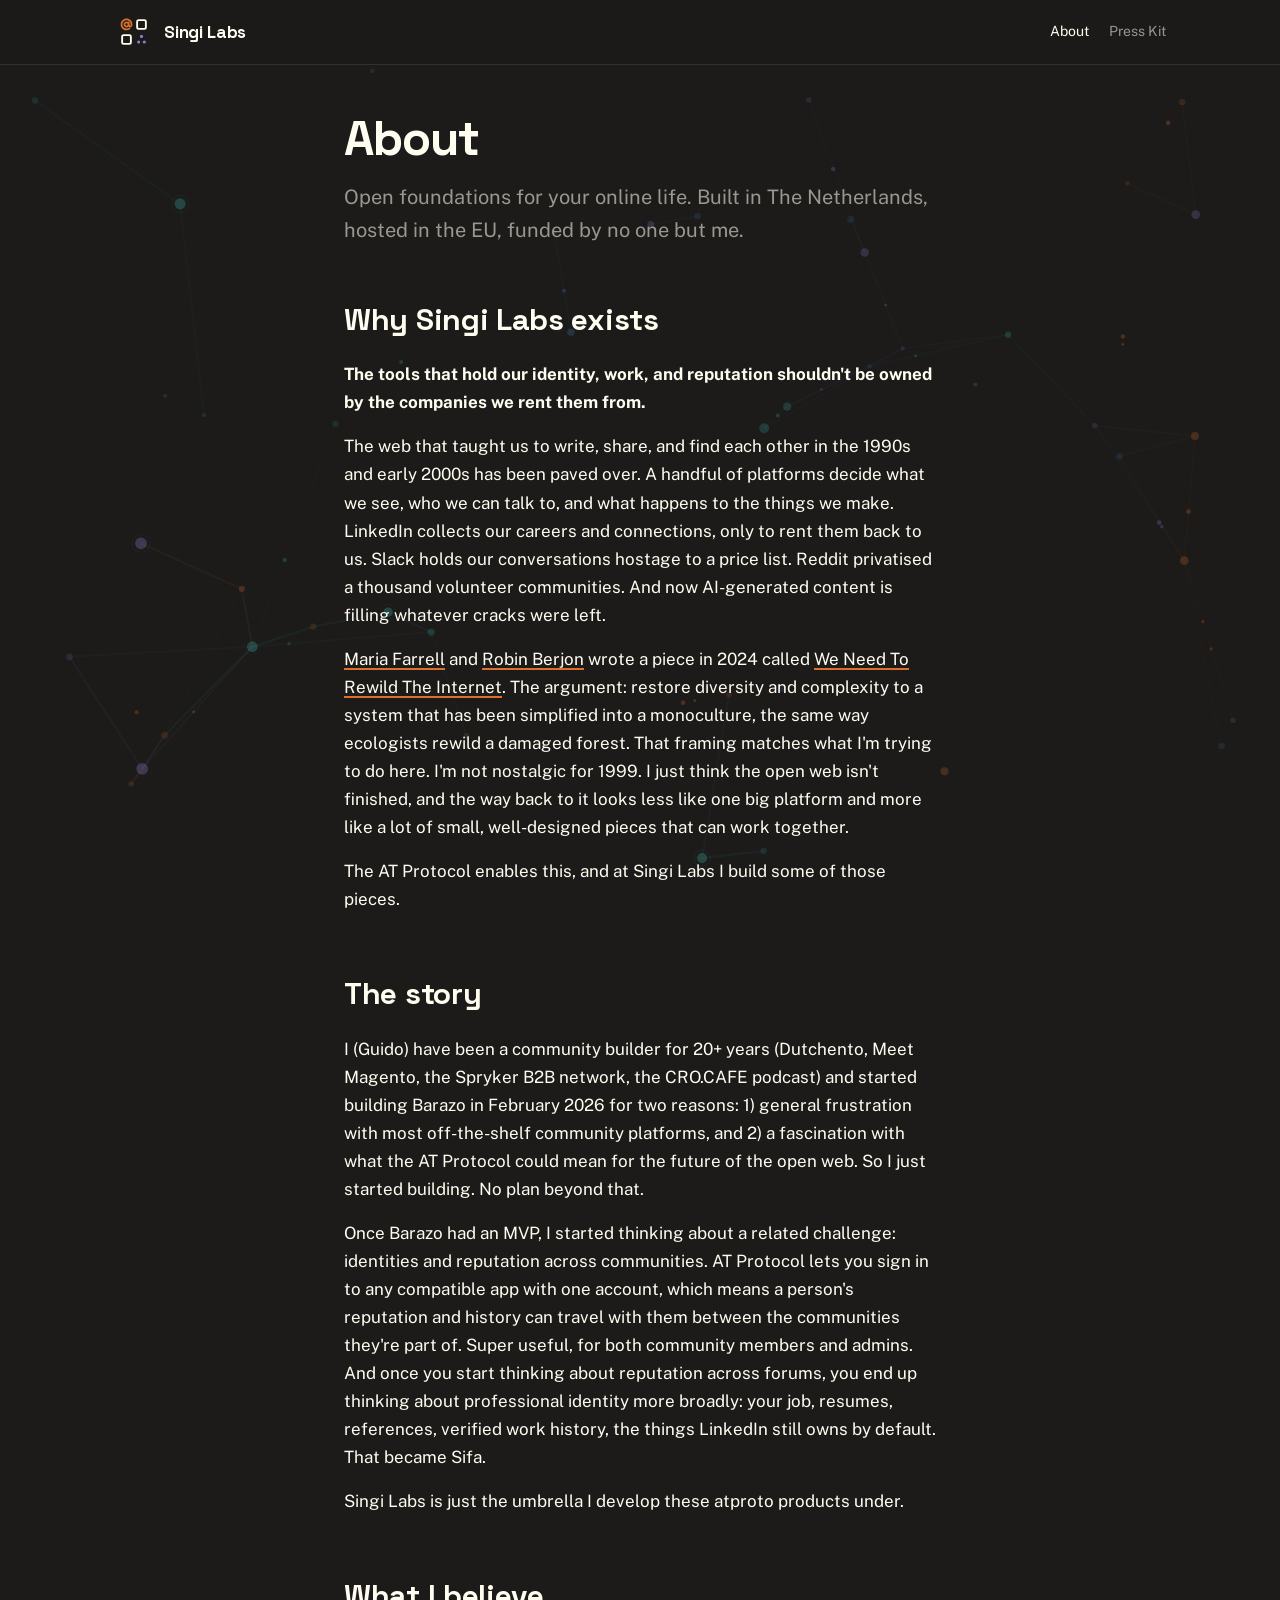
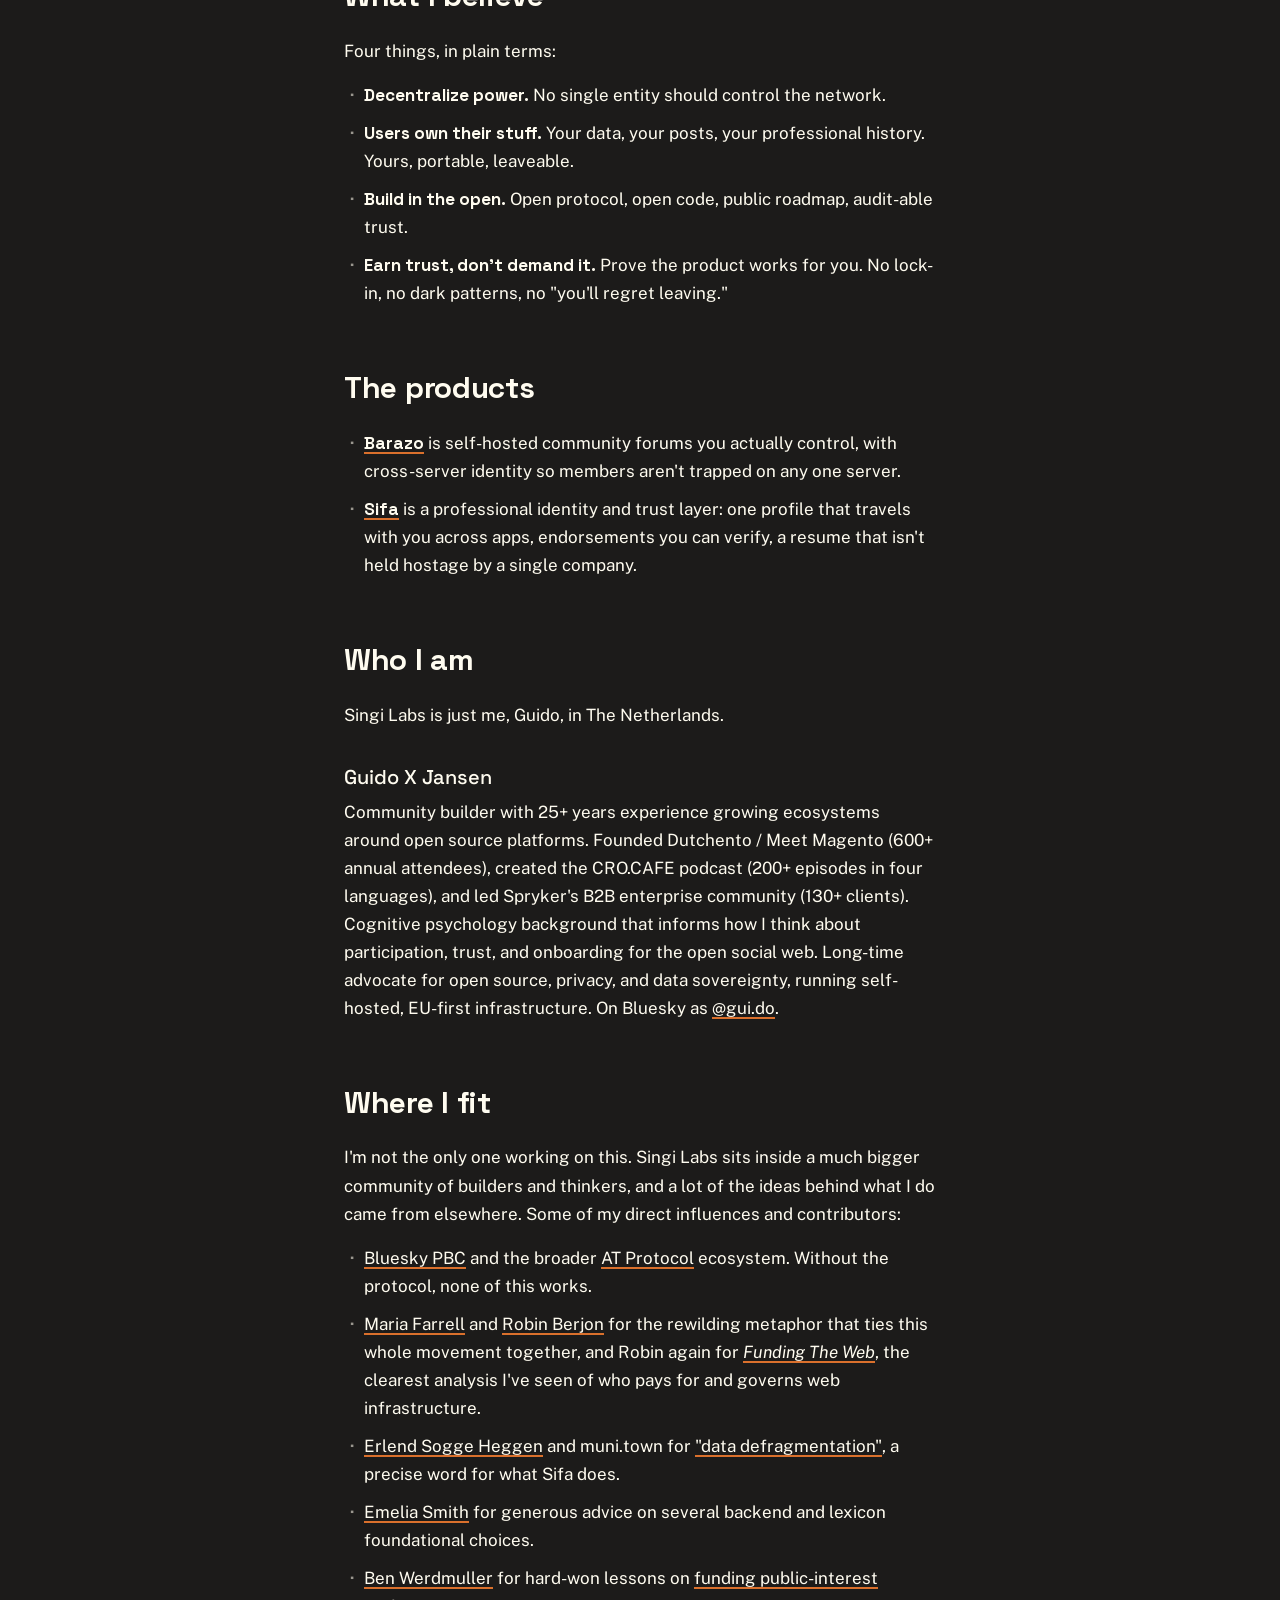
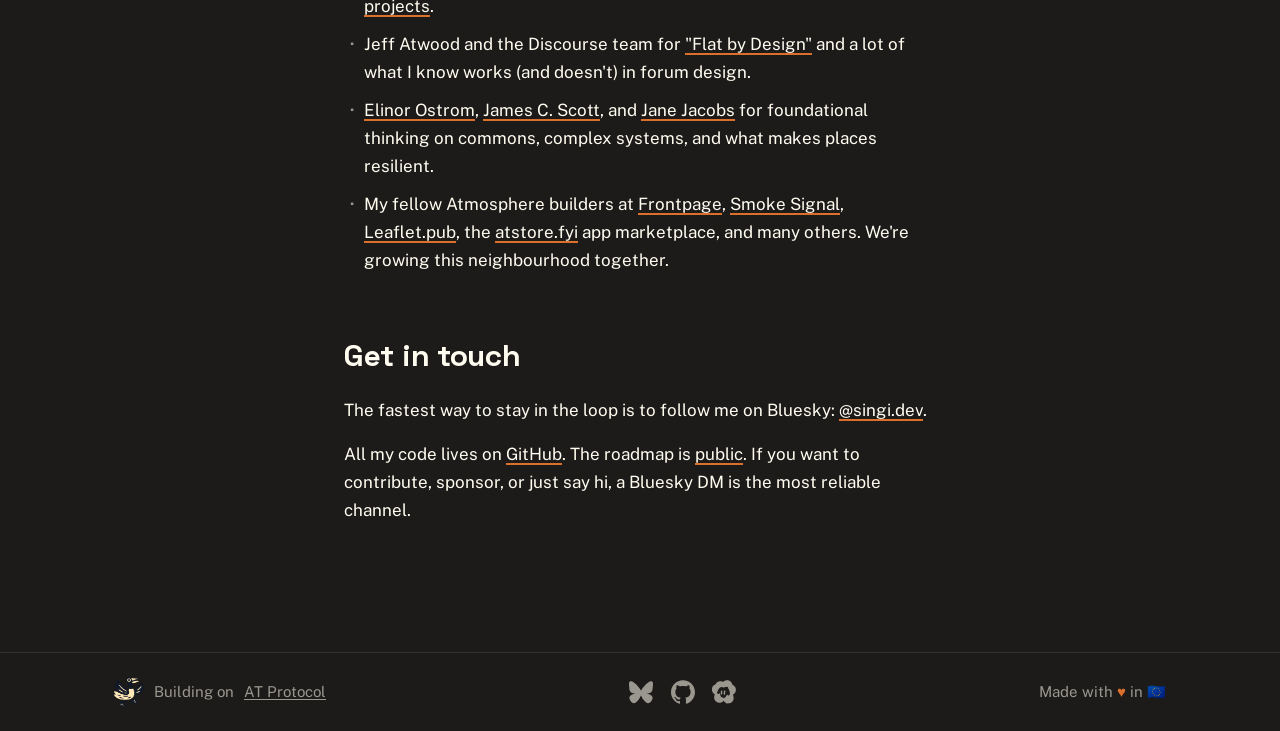
==== commit df3101c7: "feat(fonts): switch site body font to Public Sans Replace iA Writer Quattro with Public Sans as the " ====
--- a/about/index.html
+++ b/about/index.html
@@ -22,7 +22,7 @@
     <meta name="theme-color" content="#1C1B1A">
     <link rel="preload" href="/fonts/space-grotesk/space-grotesk-bold.woff2" as="font" type="font/woff2" crossorigin>
     <link rel="preload" href="/fonts/space-grotesk/space-grotesk-medium.woff2" as="font" type="font/woff2" crossorigin>
-    <link rel="preload" href="/fonts/ia-writer-quattro/quattro-regular.woff2" as="font" type="font/woff2" crossorigin>
+    <link rel="preload" href="/fonts/public-sans/public-sans-regular.woff2" as="font" type="font/woff2" crossorigin>
     <link rel="stylesheet" href="/styles/base.css">
     <style>
         .container {
--- a/styles/base.css
+++ b/styles/base.css
@@ -15,32 +15,32 @@
 }
 
 @font-face {
-    font-family: 'iA Writer Quattro';
-    src: url('/fonts/ia-writer-quattro/quattro-regular.woff2') format('woff2');
+    font-family: 'Public Sans';
+    src: url('/fonts/public-sans/public-sans-regular.woff2') format('woff2');
     font-weight: 400;
     font-style: normal;
     font-display: swap;
 }
 
 @font-face {
-    font-family: 'iA Writer Quattro';
-    src: url('/fonts/ia-writer-quattro/quattro-bold.woff2') format('woff2');
+    font-family: 'Public Sans';
+    src: url('/fonts/public-sans/public-sans-bold.woff2') format('woff2');
     font-weight: 700;
     font-style: normal;
     font-display: swap;
 }
 
 @font-face {
-    font-family: 'iA Writer Quattro';
-    src: url('/fonts/ia-writer-quattro/quattro-italic.woff2') format('woff2');
+    font-family: 'Public Sans';
+    src: url('/fonts/public-sans/public-sans-italic.woff2') format('woff2');
     font-weight: 400;
     font-style: italic;
     font-display: swap;
 }
 
 @font-face {
-    font-family: 'iA Writer Quattro';
-    src: url('/fonts/ia-writer-quattro/quattro-bold-italic.woff2') format('woff2');
+    font-family: 'Public Sans';
+    src: url('/fonts/public-sans/public-sans-bold-italic.woff2') format('woff2');
     font-weight: 700;
     font-style: italic;
     font-display: swap;
@@ -82,7 +82,7 @@
 body {
     background-color: var(--bg);
     color: var(--text);
-    font-family: 'iA Writer Quattro', -apple-system, BlinkMacSystemFont, "Segoe UI", Roboto, sans-serif;
+    font-family: 'Public Sans', -apple-system, BlinkMacSystemFont, "Segoe UI", Roboto, sans-serif;
     line-height: 1.65;
     min-height: 100vh;
     display: flex;
@@ -213,7 +213,7 @@
     display: flex;
     align-items: center;
     gap: 1.25rem;
-    font-family: 'iA Writer Quattro', sans-serif;
+    font-family: 'Public Sans', sans-serif;
     font-size: 0.875rem;
     flex-shrink: 0;
 }
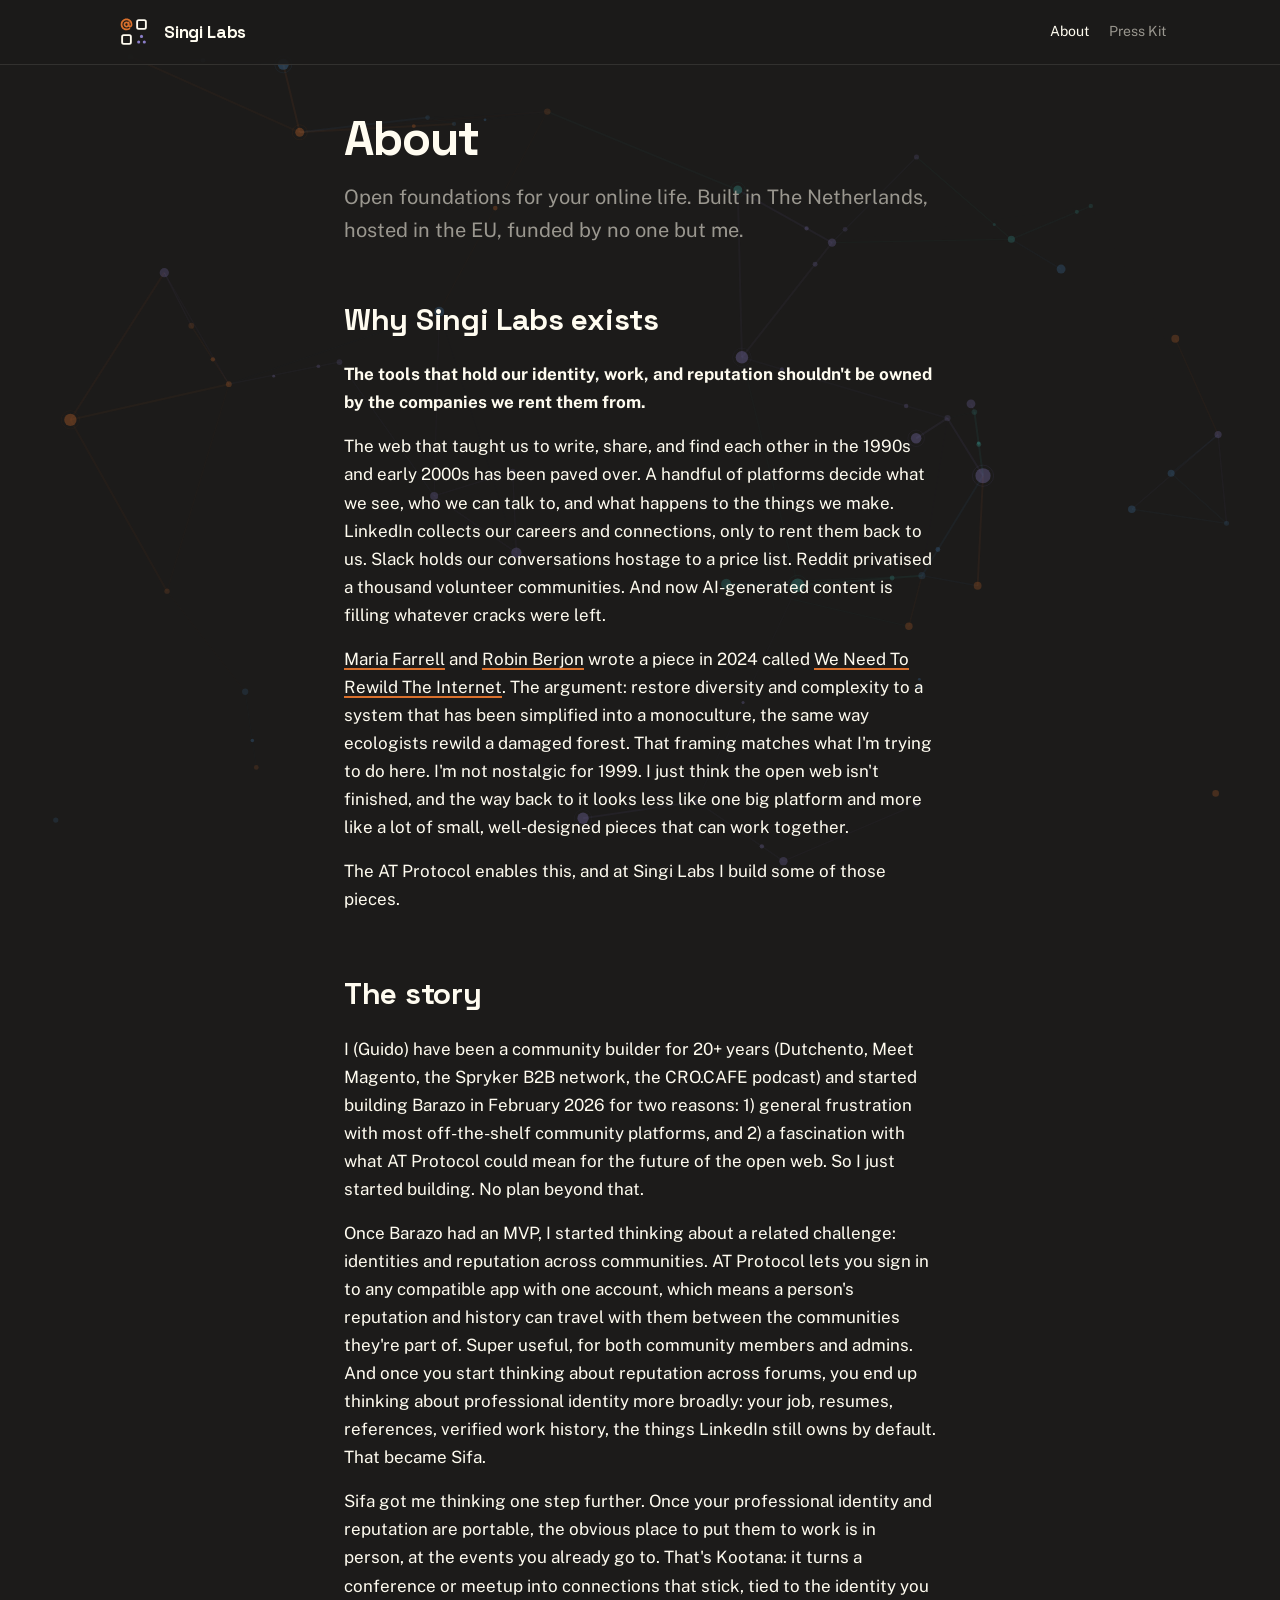
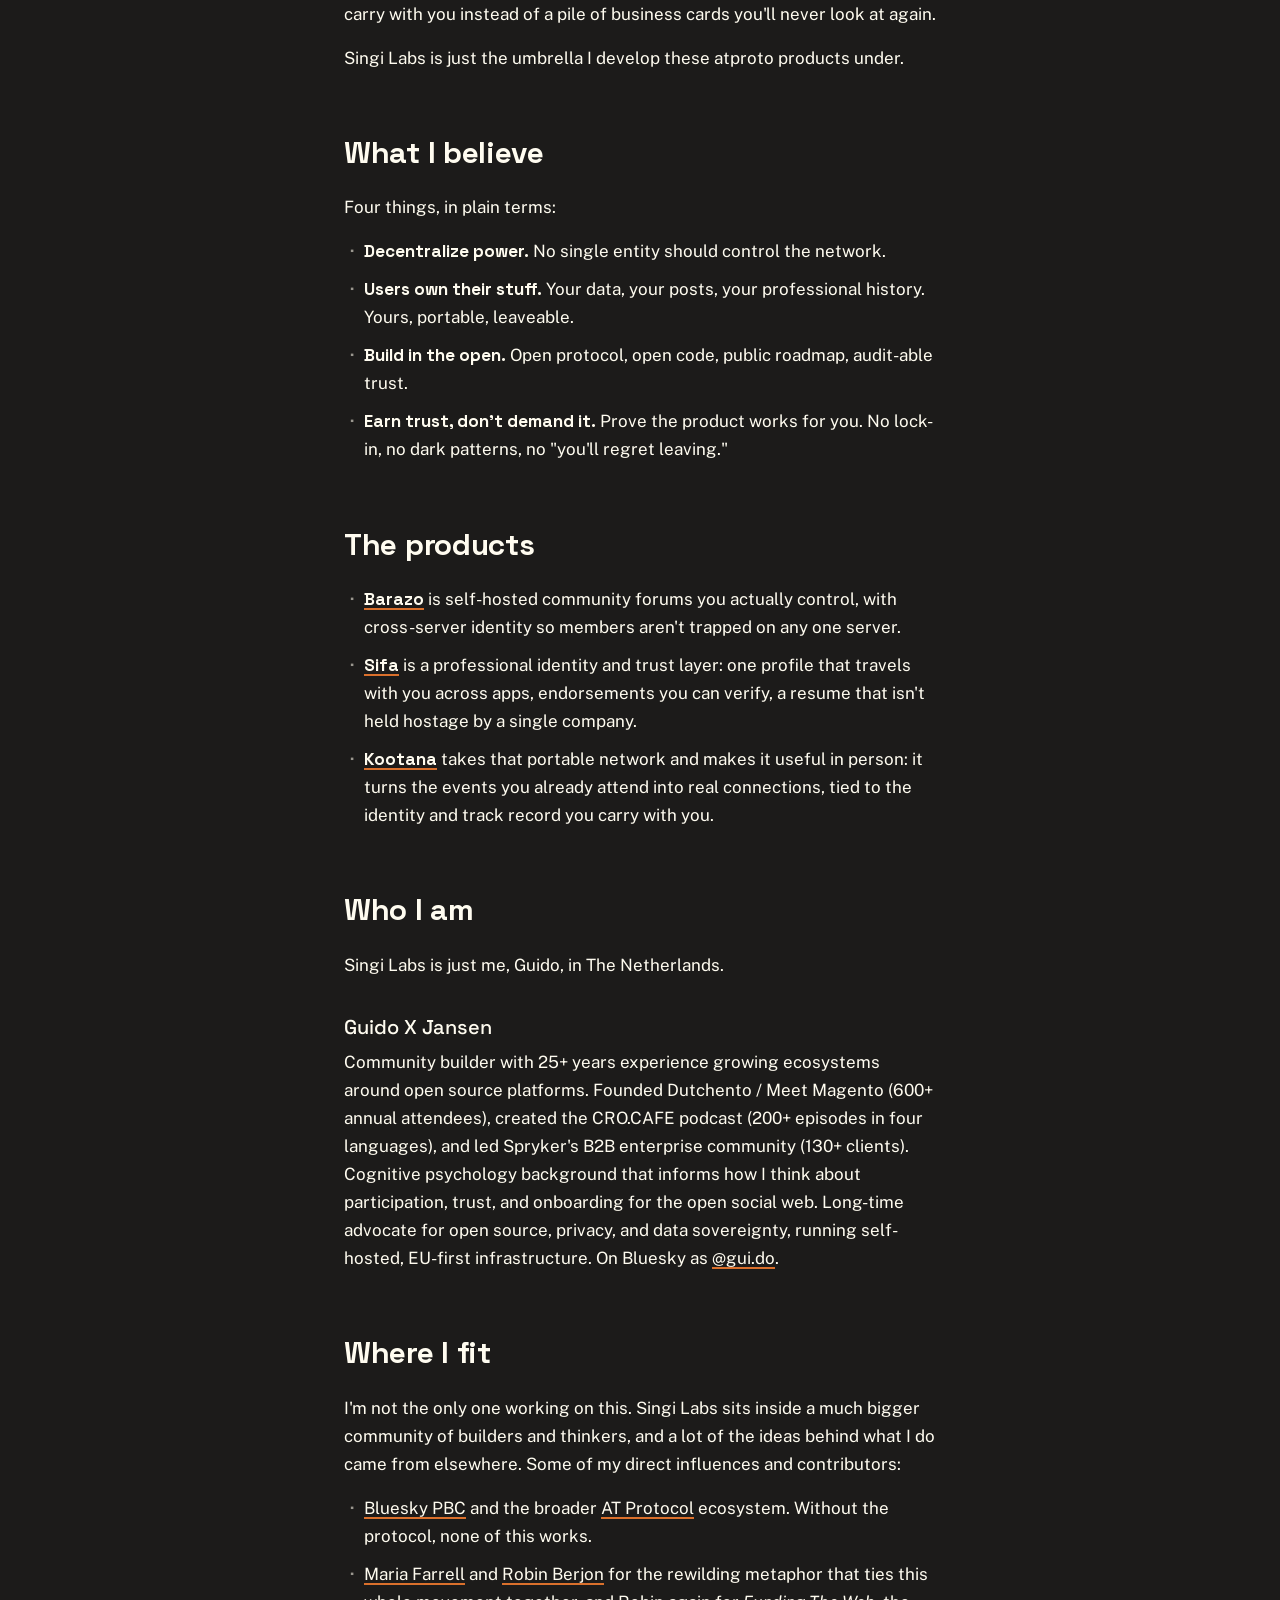
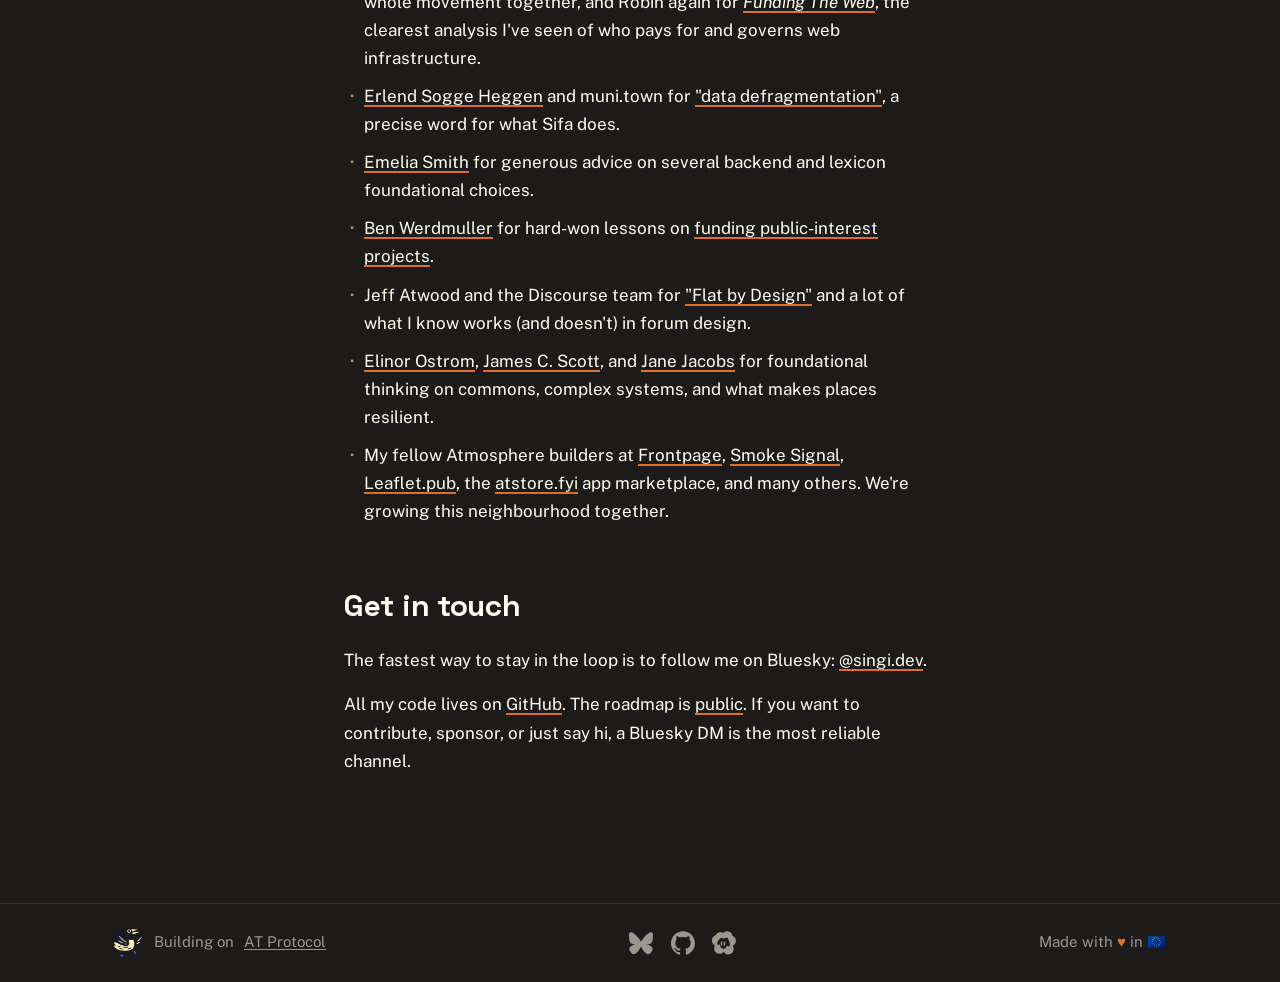
==== commit 5c469d9f: "feat(about,press): add Kootana to /about and the press kit - about: add Kootana to "The products" li" ====
--- a/about/index.html
+++ b/about/index.html
@@ -5,7 +5,7 @@
     <meta name="viewport" content="width=device-width, initial-scale=1.0">
     <link rel="canonical" href="https://singi.dev/about/">
     <title>About | Singi Labs</title>
-    <meta name="description" content="Singi Labs is one person in The Netherlands building open foundations for your online life, on AT Protocol. Home of Barazo Forums and Sifa ID.">
+    <meta name="description" content="Singi Labs is one person in The Netherlands building open foundations for your online life, on AT Protocol. Home of Barazo Forums, Sifa ID, and Kootana.">
     <meta property="og:title" content="About | Singi Labs">
     <meta property="og:description" content="Singi Labs is one person in The Netherlands building open foundations for your online life, on AT Protocol.">
     <meta property="og:type" content="website">
@@ -153,6 +153,15 @@
             text-decoration-thickness: 2.5px;
         }
 
+        .product-link--kootana {
+            text-decoration-color: var(--accent-kootana);
+        }
+
+        .product-link--kootana:hover {
+            color: var(--accent-kootana);
+            text-decoration-thickness: 2.5px;
+        }
+
         @media (min-width: 769px) {
             .container {
                 max-width: 720px;
@@ -216,8 +225,9 @@
             <p>The AT Protocol enables this, and at Singi Labs I build some of those pieces.</p>
 
             <h2>The story</h2>
-            <p>I (Guido) have been a community builder for 20+ years (Dutchento, Meet Magento, the Spryker B2B network, the CRO.CAFE podcast) and started building Barazo in February 2026 for two reasons: 1) general frustration with most off-the-shelf community platforms, and 2) a fascination with what the AT Protocol could mean for the future of the open web. So I just started building. No plan beyond that.</p>
+            <p>I (Guido) have been a community builder for 20+ years (Dutchento, Meet Magento, the Spryker B2B network, the CRO.CAFE podcast) and started building Barazo in February 2026 for two reasons: 1) general frustration with most off-the-shelf community platforms, and 2) a fascination with what AT Protocol could mean for the future of the open web. So I just started building. No plan beyond that.</p>
             <p>Once Barazo had an MVP, I started thinking about a related challenge: identities and reputation across communities. AT Protocol lets you sign in to any compatible app with one account, which means a person's reputation and history can travel with them between the communities they're part of. Super useful, for both community members and admins. And once you start thinking about reputation across forums, you end up thinking about professional identity more broadly: your job, resumes, references, verified work history, the things LinkedIn still owns by default. That became Sifa.</p>
+            <p>Sifa got me thinking one step further. Once your professional identity and reputation are portable, the obvious place to put them to work is in person, at the events you already go to. That's Kootana: it turns a conference or meetup into connections that stick, tied to the identity you carry with you instead of a pile of business cards you'll never look at again.</p>
             <p>Singi Labs is just the umbrella I develop these atproto products under.</p>
 
             <h2>What I believe</h2>
@@ -233,6 +243,7 @@
             <ul>
                 <li><a class="product-link product-link--barazo" href="https://barazo.forum">Barazo</a> is self-hosted community forums you actually control, with cross-server identity so members aren't trapped on any one server.</li>
                 <li><a class="product-link product-link--sifa" href="https://sifa.id">Sifa</a> is a professional identity and trust layer: one profile that travels with you across apps, endorsements you can verify, a resume that isn't held hostage by a single company.</li>
+                <li><a class="product-link product-link--kootana" href="https://kootana.social">Kootana</a> takes that portable network and makes it useful in person: it turns the events you already attend into real connections, tied to the identity and track record you carry with you.</li>
             </ul>
 
             <h2>Who I am</h2>
